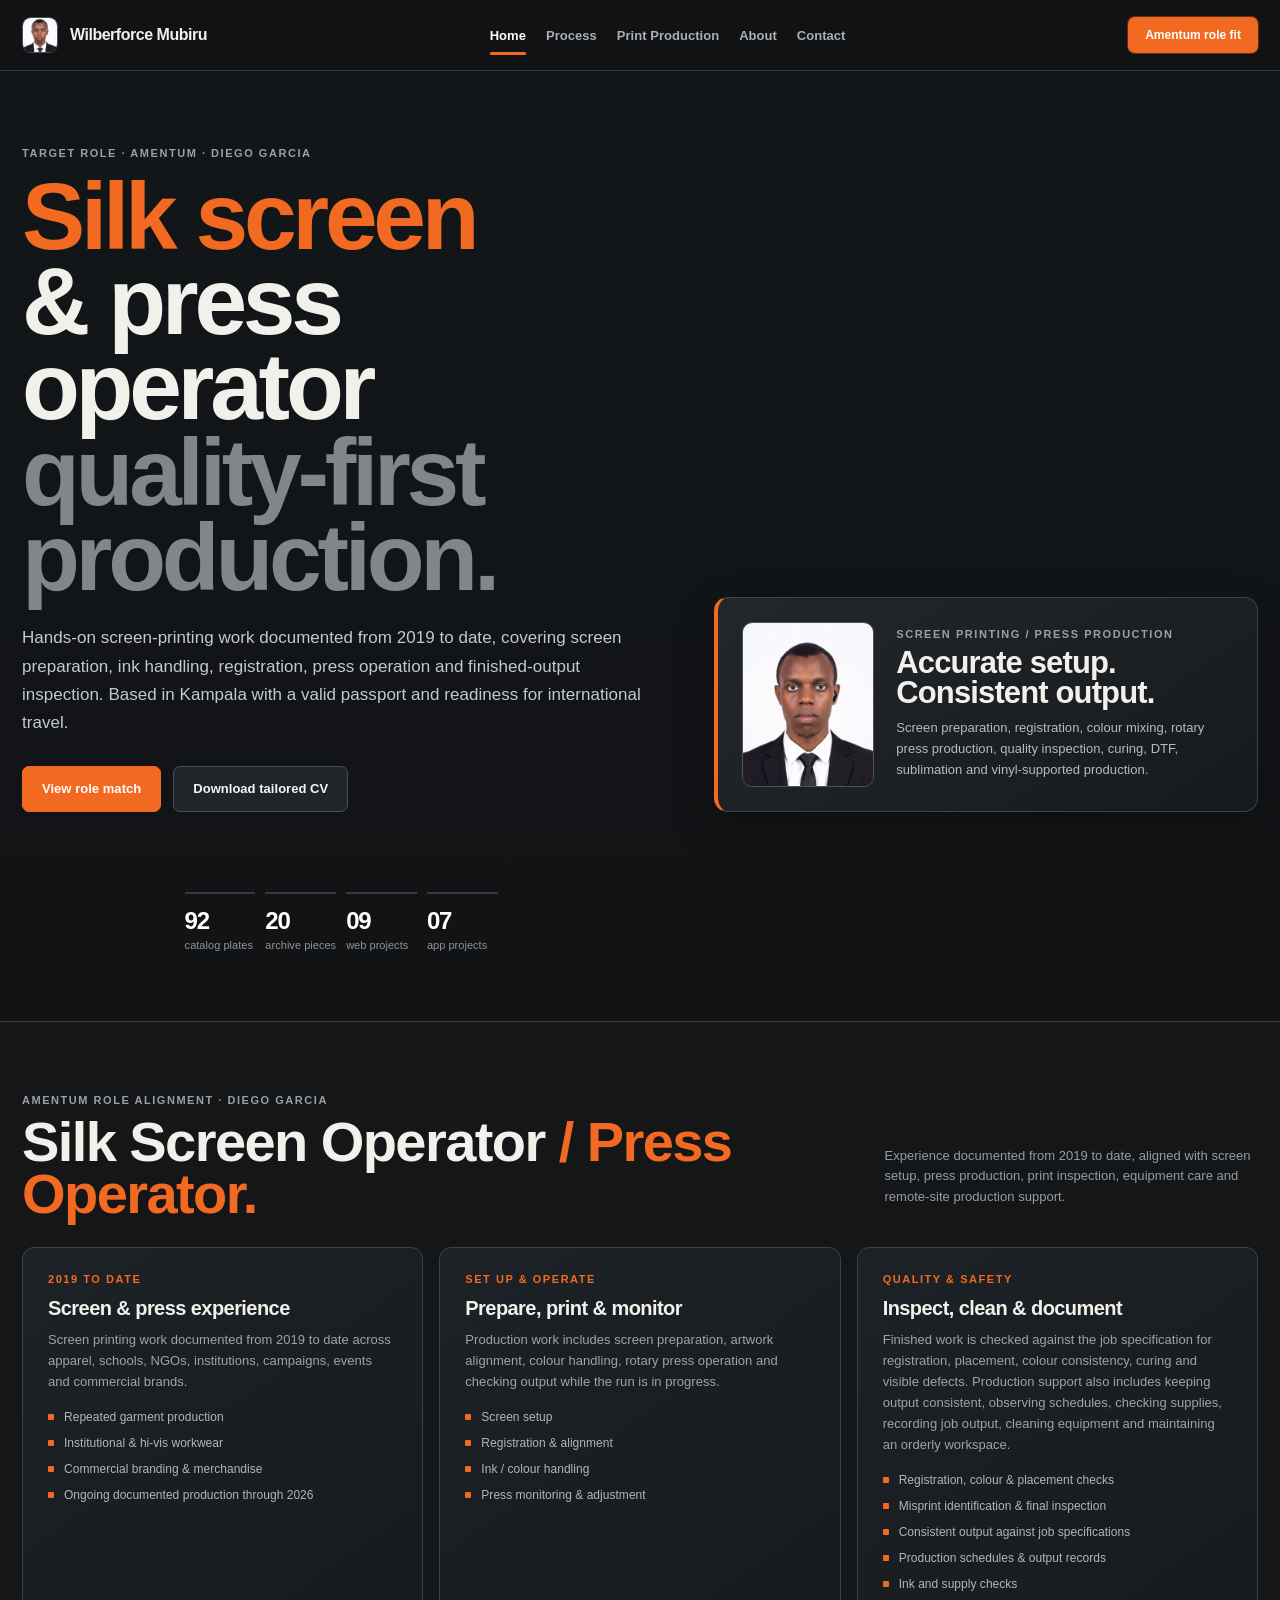
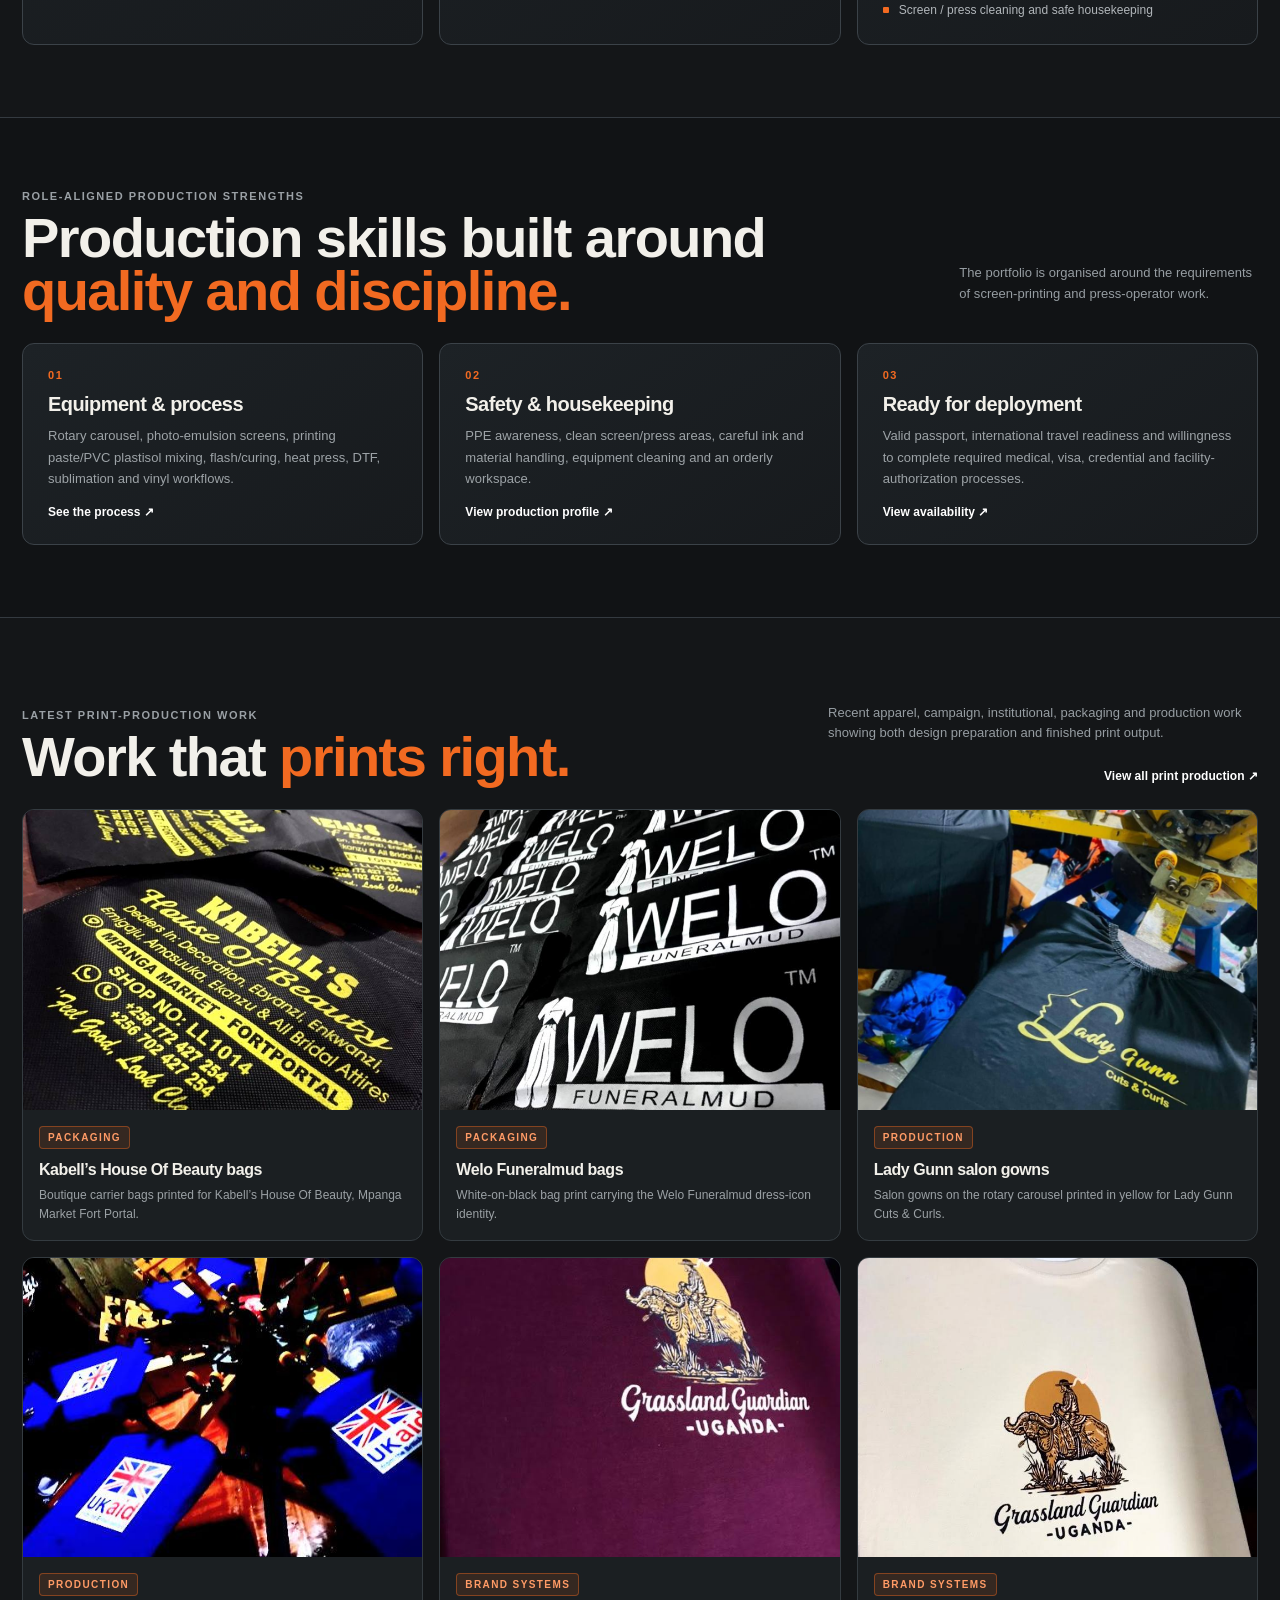
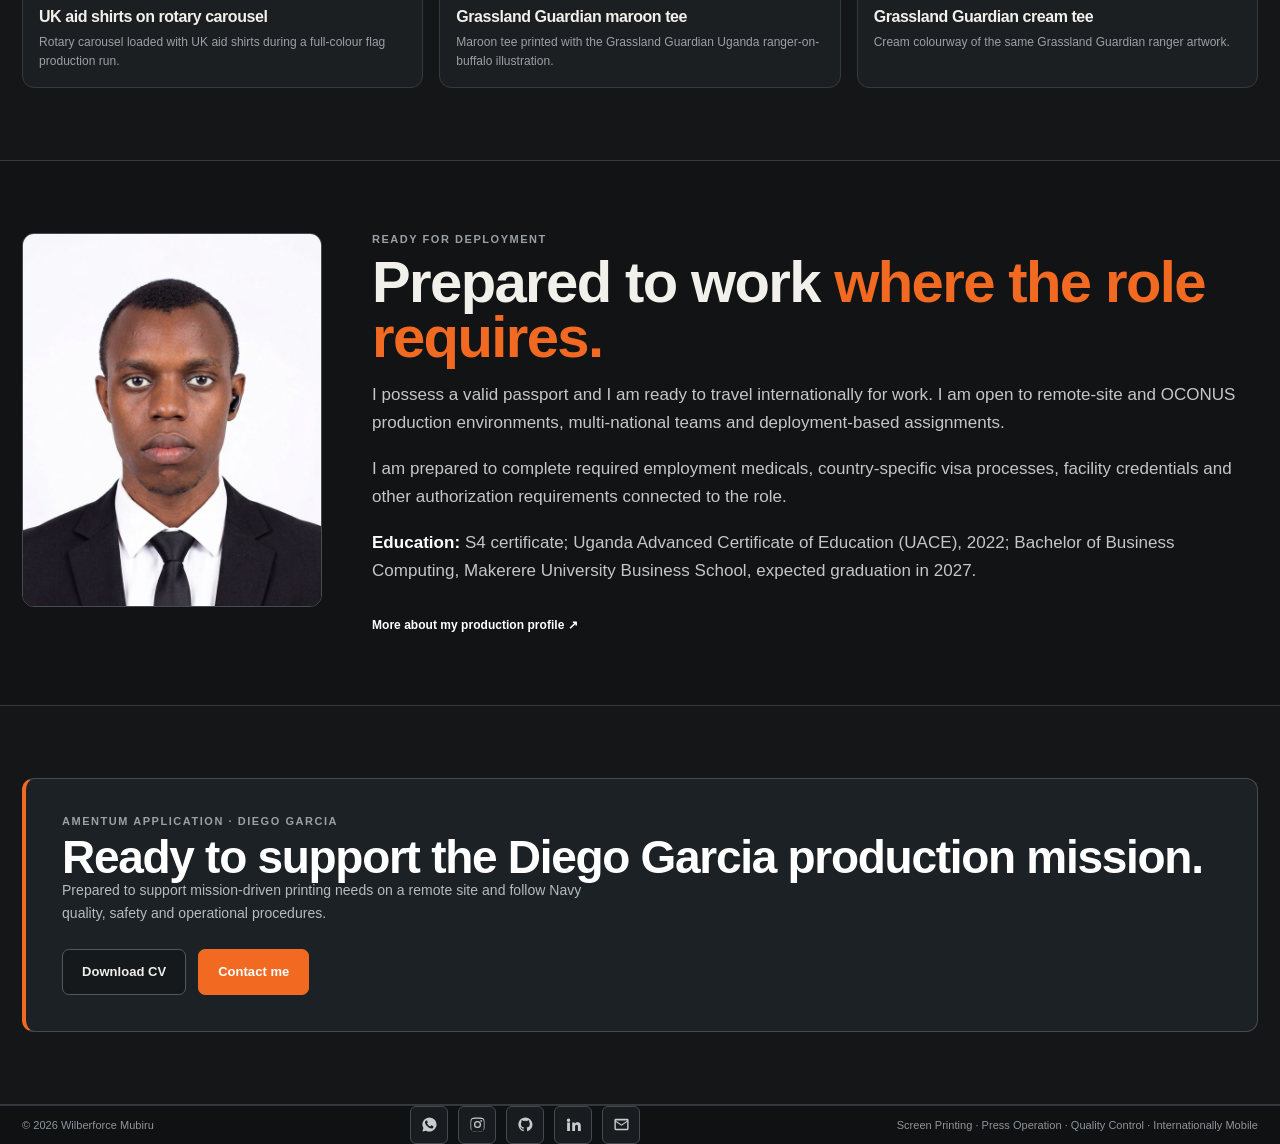
==== index.html @ ce126acd "Clarify UACE qualification" ====
<!doctype html>
<html lang="en">
<head>
<meta charset="utf-8">
<meta name="viewport" content="width=device-width, initial-scale=1">
<title>Wilberforce Mubiru · Screen Printing & Press Production</title>
<meta name="description" content="Wilberforce Mubiru's screen-printing and press-production portfolio covering production experience from 2019 to date, equipment, quality control, safety, deployment readiness and print work.">
<link rel="icon" href="data:image/svg+xml,<svg xmlns='http://www.w3.org/2000/svg' viewBox='0 0 32 32'><rect width='32' height='32' rx='6' fill='%23f26a21'/><text x='16' y='21' font-size='13' font-family='sans-serif' font-weight='bold' fill='white' text-anchor='middle'>WM</text></svg>">
<link rel="stylesheet" href="assets/css/site.css">
<link rel="stylesheet" href="assets/css/typography.css">
</head>
<body>
<header class="topbar"><div class="shell nav"><a class="brand" href="index.html"><img class="mark" src="assets/img/profile.jpg" alt="Wilberforce Mubiru"><span>Wilberforce Mubiru</span></a><nav class="navlinks"><a href="index.html" class="active">Home</a><a href="graphics.html#process">Process</a><a href="graphics.html">Print Production</a><a href="about.html">About</a><a href="contact.html">Contact</a></nav><a class="navcta" href="about.html#role-fit">Amentum role fit</a></div></header>
<main id="top">
<section class="hero"><div class="shell hero-grid"><div><div class="eyebrow">Target role · Amentum · Diego Garcia</div><h1><span class="orange">Silk screen</span><span>&amp; press operator</span><span class="soft">quality-first production.</span></h1><p class="lede">Hands-on screen-printing work documented from 2019 to date, covering screen preparation, ink handling, registration, press operation and finished-output inspection. Based in Kampala with a valid passport and readiness for international travel.</p><div class="hero-actions"><a class="button primary" href="about.html#role-fit">View role match</a><a class="button" href="Wilberforce_Mubiru_Print_Production_CV.html" download>Download tailored CV</a></div></div><div class="hero-card"><img class="hero-photo" src="assets/img/profile.jpg" alt="Portrait of Wilberforce Mubiru"><div><div class="eyebrow">Screen printing / press production</div><h2>Accurate setup.<br>Consistent output.</h2><p>Screen preparation, registration, colour mixing, rotary press production, quality inspection, curing, DTF, sublimation and vinyl-supported production.</p></div></div><div class="shell stats" id="stats"></div></div></section>
<section class="section"><div class="shell"><div class="section-head"><div><div class="eyebrow">Amentum role alignment · Diego Garcia</div><h2 class="serif">Silk Screen Operator <span class="orange">/ Press Operator.</span></h2></div><div class="head-more"><p class="section-intro">Experience documented from 2019 to date, aligned with screen setup, press production, print inspection, equipment care and remote-site production support.</p></div></div><div class="cap-grid"><article class="cap"><span class="kicker">2019 to date</span><h3>Screen &amp; press experience</h3><p>Screen printing work documented from 2019 to date across apparel, schools, NGOs, institutions, campaigns, events and commercial brands.</p><ul><li>Repeated garment production</li><li>Institutional &amp; hi-vis workwear</li><li>Commercial branding &amp; merchandise</li><li>Ongoing documented production through 2026</li></ul></article><article class="cap"><span class="kicker">Set up &amp; operate</span><h3>Prepare, print &amp; monitor</h3><p>Production work includes screen preparation, artwork alignment, colour handling, rotary press operation and checking output while the run is in progress.</p><ul><li>Screen setup</li><li>Registration &amp; alignment</li><li>Ink / colour handling</li><li>Press monitoring &amp; adjustment</li></ul></article><article class="cap"><span class="kicker">Quality &amp; safety</span><h3>Inspect, clean &amp; document</h3><p>Finished work is checked against the job specification for registration, placement, colour consistency, curing and visible defects. Production support also includes keeping output consistent, observing schedules, checking supplies, recording job output, cleaning equipment and maintaining an orderly workspace.</p><ul><li>Registration, colour &amp; placement checks</li><li>Misprint identification &amp; final inspection</li><li>Consistent output against job specifications</li><li>Production schedules &amp; output records</li><li>Ink and supply checks</li><li>Screen / press cleaning and safe housekeeping</li></ul></article></div></div></section>
<section class="section"><div class="shell"><div class="section-head"><div><div class="eyebrow">Role-aligned production strengths</div><h2 class="serif">Production skills built around <span class="orange">quality and discipline.</span></h2></div><div class="head-more"><p class="section-intro">The portfolio is organised around the requirements of screen-printing and press-operator work.</p></div></div><div class="disciplines"><a class="discipline" href="graphics.html#process"><span class="num">01</span><h3>Equipment &amp; process</h3><p>Rotary carousel, photo-emulsion screens, printing paste/PVC plastisol mixing, flash/curing, heat press, DTF, sublimation and vinyl workflows.</p><span class="more">See the process ↗</span></a><a class="discipline" href="about.html"><span class="num">02</span><h3>Safety &amp; housekeeping</h3><p>PPE awareness, clean screen/press areas, careful ink and material handling, equipment cleaning and an orderly workspace.</p><span class="more">View production profile ↗</span></a><a class="discipline" href="contact.html"><span class="num">03</span><h3>Ready for deployment</h3><p>Valid passport, international travel readiness and willingness to complete required medical, visa, credential and facility-authorization processes.</p><span class="more">View availability ↗</span></a></div></div></section>
<section class="section"><div class="shell"><div class="section-head"><div><div class="eyebrow">Latest print-production work</div><h2 class="serif">Work that <span class="orange">prints right.</span></h2></div><div class="head-more"><p class="section-intro">Recent apparel, campaign, institutional, packaging and production work showing both design preparation and finished print output.</p><a class="head-link" href="graphics.html">View all print production ↗</a></div></div><div class="grid" id="featured-graphics"></div></div></section>

<section class="section"><div class="shell about"><div><img class="about-photo" src="assets/img/profile.jpg" alt="Wilberforce Mubiru portrait"></div><div><div class="eyebrow">Ready for deployment</div><h2 class="serif">Prepared to work <span class="orange">where the role requires.</span></h2><p class="about-copy">I possess a valid passport and I am ready to travel internationally for work. I am open to remote-site and OCONUS production environments, multi-national teams and deployment-based assignments.</p><p class="about-copy">I am prepared to complete required employment medicals, country-specific visa processes, facility credentials and other authorization requirements connected to the role.</p>
<p class="about-copy"><strong>Education:</strong> S4 certificate; Uganda Advanced Certificate of Education (UACE), 2022; Bachelor of Business Computing, Makerere University Business School, expected graduation in 2027.</p><a class="head-link" href="about.html" style="display:inline-block;margin-top:16px">More about my production profile ↗</a></div></div></section>
<section class="section"><div class="shell"><div class="cta"><div><div class="eyebrow">Amentum application · Diego Garcia</div><h2 class="serif">Ready to support the Diego Garcia production mission.</h2><p>Prepared to support mission-driven printing needs on a remote site and follow Navy quality, safety and operational procedures.</p></div><div class="cta-actions"><a class="button ghost" href="Wilberforce_Mubiru_Print_Production_CV.html" download>Download CV</a><a class="button primary" href="contact.html">Contact me</a></div></div></div></section>
</main>
<footer class="shell"><div class="foot-row"><div>© <span id="year"></span> Wilberforce Mubiru</div><div class="socials" id="socials"></div><div>Screen Printing · Press Operation · Quality Control · Internationally Mobile</div></div></footer>
<script src="assets/js/data.js"></script>
<script src="assets/js/site.js"></script>
</body>
</html>
---- assets/css/site.css ----
:root{--bg:#111315;--panel:#1b1f22;--panel2:#20252a;--panel3:#15191c;--ink:#f2f0ea;--muted:#92989d;--line:#343a40;--line-soft:rgba(255,255,255,.09);--accent:#f26a21;--accent2:#ff8b4d;--signal:#f2c94c;--steel:#bcc2c7;--dark:#0d0f10}
*{box-sizing:border-box}html{scroll-behavior:smooth}body{margin:0;background:var(--bg);color:var(--ink);font-family:Inter,ui-sans-serif,system-ui,-apple-system,BlinkMacSystemFont,"Segoe UI",sans-serif}a{color:inherit;text-decoration:none}button{font:inherit;color:inherit}img{max-width:100%}.shell{max-width:1280px;margin:0 auto;padding:0 22px}.serif{font-family:Georgia,"Times New Roman",serif;font-weight:400;letter-spacing:-.045em}.eyebrow{font-size:11px;letter-spacing:.17em;text-transform:uppercase;color:#9aa0a5}.muted{color:var(--muted)}.orange{color:var(--accent)}.soft{color:#7f878d}
.topbar{position:sticky;top:0;z-index:20;background:rgba(17,19,21,.94);backdrop-filter:blur(18px);border-bottom:1px solid var(--line)}.nav{min-height:70px;display:flex;align-items:center;justify-content:space-between;gap:22px}.brand{display:flex;align-items:center;gap:12px;font-weight:750;letter-spacing:-.03em;white-space:nowrap}.mark{width:36px;height:36px;border-radius:9px;object-fit:cover;background:var(--accent);border:1px solid #4a5055}.navlinks{display:flex;align-items:center;gap:20px;color:#abb0b4;font-size:13px}.navlinks a{position:relative;padding:5px 0}.navlinks a:hover,.navlinks a.active{color:#fff}.navlinks a.active::after{content:"";position:absolute;left:0;right:0;bottom:-7px;height:3px;background:var(--accent);border-radius:1px}.navcta{display:inline-flex;align-items:center;justify-content:center;border-radius:7px;background:var(--accent);color:#fff;padding:11px 17px;font-size:12px;font-weight:800;white-space:nowrap;box-shadow:0 0 0 1px rgba(242,106,33,.35)}
.hero{padding:76px 0 68px;border-bottom:1px solid var(--line);background:linear-gradient(180deg,#131619 0%,var(--bg) 100%)}.hero-grid{display:grid;grid-template-columns:1.08fr .92fr;gap:54px;align-items:end}.hero h1{font-size:clamp(46px,7.4vw,96px);line-height:.9;margin:15px 0 24px}.hero h1 span{display:block}.lede{max-width:650px;font-size:17px;line-height:1.67;color:#c6c9cb}.hero-actions{display:flex;flex-wrap:wrap;gap:12px;margin-top:28px}.button{display:inline-flex;align-items:center;justify-content:center;min-height:46px;border-radius:7px;padding:0 19px;font-size:13px;font-weight:800;border:1px solid #495057;background:#20252a;color:#f5f5f2;transition:transform .18s,border-color .18s,background .18s}.button.primary{background:var(--accent);border-color:var(--accent);color:#fff}.button:hover{transform:translateY(-1px);border-color:#737b81}.hero-card{border:1px solid #3b4248;border-left:4px solid var(--accent);border-radius:14px;background:linear-gradient(145deg,#22272b,#171a1d);padding:24px;display:grid;grid-template-columns:132px 1fr;gap:22px;align-items:center;box-shadow:0 14px 40px rgba(0,0,0,.22)}.hero-photo{width:132px;height:165px;object-fit:cover;border-radius:10px;border:1px solid #4c5359}.hero-card h2{font-size:31px;line-height:.97;margin:8px 0 10px;max-width:330px}.hero-card p{max-width:350px;color:#b6bbc0;font-size:13px;line-height:1.58;margin:0}.stats{display:grid;grid-template-columns:repeat(4,1fr);gap:10px;margin-top:26px}.stat{border-top:2px solid #353b40;padding-top:13px}.stat strong{display:block;font-size:24px;letter-spacing:-.05em;color:#fff}.stat small{color:#8d9499;font-size:11px}
.section{padding:72px 0;border-bottom:1px solid var(--line)}.section:nth-of-type(even){background:rgba(255,255,255,.012)}.section-head{display:flex;align-items:end;justify-content:space-between;gap:30px;margin-bottom:26px}.section h2{font-size:clamp(33px,4.6vw,56px);line-height:.94;margin:10px 0 0}.section-intro{max-width:430px;color:#969da2;line-height:1.6;font-size:13px}.head-more{display:flex;flex-direction:column;align-items:flex-end;gap:12px}.head-link{font-size:12px;font-weight:800;color:#fff;white-space:nowrap}.head-link:hover{color:var(--accent2)}.page-head{padding:64px 0 42px;border-bottom:1px solid var(--line);background:linear-gradient(180deg,#15191c,var(--bg))}.page-head h1{font-size:clamp(38px,5.4vw,70px);line-height:.95;margin:14px 0 0}.page-intro{max-width:720px;color:#a3a9ad;line-height:1.65;font-size:15px;margin:18px 0 0}
.filters{display:flex;flex-wrap:wrap;gap:8px;margin:0 0 22px}.filter{border:1px solid #444b51;background:#191d20;color:#b2b7bb;border-radius:6px;padding:9px 13px;font-size:11px;cursor:pointer}.filter.active,.filter:hover{background:var(--accent);color:#fff;border-color:var(--accent)}.grid{display:grid;grid-template-columns:repeat(3,1fr);gap:16px}.work-card{background:var(--panel);border:1px solid #343b40;border-radius:12px;overflow:hidden;display:flex;flex-direction:column;transition:transform .22s,border-color .22s}.work-card:hover{transform:translateY(-3px);border-color:#697177}.work-media{aspect-ratio:4/3;background:#171a1d;overflow:hidden;position:relative}.work-media img{width:100%;height:100%;object-fit:cover;display:block;transition:transform .4s}.work-card:hover .work-media img{transform:scale(1.025)}.mono{width:100%;height:100%;display:grid;place-items:center;font-size:44px;font-weight:850;letter-spacing:-.04em;background:linear-gradient(145deg,#24292d,#141719);color:var(--accent)}.work-body{padding:16px;display:flex;flex-direction:column;flex:1}.work-top{display:flex;align-items:center;justify-content:space-between;gap:10px}.pill{display:inline-flex;border-radius:4px;background:rgba(242,106,33,.12);color:#ff9b66;border:1px solid rgba(242,106,33,.42);padding:5px 8px;font-size:10px;text-transform:uppercase;letter-spacing:.09em}.year{color:#858c91;font-size:11px;letter-spacing:.08em}.work-body h3{font-size:16px;letter-spacing:-.03em;margin:12px 0 7px}.work-body p{font-size:12px;line-height:1.58;color:#9ba1a5;margin:0}.stack{display:flex;flex-wrap:wrap;gap:6px;margin-top:12px}.stack span{border:1px solid #444b50;border-radius:5px;padding:5px 8px;color:#afb4b8;font-size:10px;background:#171b1e}.stack span:last-child{border-color:rgba(242,201,76,.55);color:var(--signal)}.work-links{display:flex;gap:14px;margin-top:auto;padding-top:14px}.work-links a{color:#fff;font-size:12px;font-weight:800}.work-links a:hover{color:var(--accent2)}
.disciplines,.cap-grid{display:grid;grid-template-columns:repeat(3,1fr);gap:16px}.discipline,.cap{border:1px solid #3b4248;border-radius:12px;background:linear-gradient(145deg,#1d2226,#171a1d);padding:25px;display:flex;flex-direction:column}.discipline{transition:transform .22s,border-color .22s}.discipline:hover{transform:translateY(-3px);border-color:#6b7379}.discipline .num,.cap .kicker{font-size:11px;letter-spacing:.16em;text-transform:uppercase;color:var(--accent);font-weight:800}.discipline h3,.cap h3{font-size:20px;margin:12px 0 9px;letter-spacing:-.02em}.discipline p,.cap p{font-size:13px;line-height:1.62;color:#9da3a7;margin:0}.discipline .more{margin-top:16px;font-size:12px;font-weight:800;color:#fff}.discipline:hover .more{color:var(--accent2)}.cap p{margin-bottom:16px}.cap ul{margin:0;padding:0;list-style:none;display:flex;flex-direction:column;gap:8px}.cap li{font-size:12px;line-height:1.5;color:#b1b6ba;padding-left:16px;position:relative}.cap li::before{content:"";position:absolute;left:0;top:6px;width:6px;height:6px;border-radius:1px;background:var(--accent)}.cap li strong{color:#f0eee8;font-weight:650}
.impact{border:1px solid #3e454b;border-left:4px solid var(--accent);border-radius:12px;background:linear-gradient(145deg,#20252a,#171b1e);padding:33px;display:grid;grid-template-columns:1fr 1fr;gap:36px;align-items:center}.impact h2{font-size:clamp(28px,3.6vw,42px);line-height:1;margin:10px 0 14px}.impact p{font-size:14px;line-height:1.7;color:#bec2c5;margin:0}.tagline{padding:54px 0;border-bottom:1px solid var(--line);text-align:center;background:#15191c}.tagline p{font-family:Georgia,"Times New Roman",serif;font-size:clamp(21px,3.1vw,32px);line-height:1.35;letter-spacing:-.02em;max-width:900px;margin:0 auto;color:var(--ink)}.tagline p span{color:var(--accent)}
.steps{display:grid;grid-template-columns:repeat(4,1fr);gap:16px}.step{border:1px solid #3a4147;border-radius:12px;background:#191d20;overflow:hidden;display:flex;flex-direction:column}.step-media{aspect-ratio:1/1;background:#15191c;overflow:hidden;border-bottom:1px solid #353b40}.step-media img{width:100%;height:100%;object-fit:cover;display:block}.swatches{width:100%;height:100%;display:flex;flex-wrap:wrap;align-content:center;justify-content:center;gap:10px;background:linear-gradient(145deg,#252a2e,#15191c);padding:18px}.swatches i{width:44px;height:44px;border-radius:5px;display:block;box-shadow:inset 0 -6px 12px rgba(0,0,0,.35),0 2px 6px rgba(0,0,0,.5)}.step-body{padding:18px}.step-num{font-size:11px;letter-spacing:.16em;color:var(--accent);font-weight:850}.step-body h3{font-size:17px;margin:10px 0 8px;letter-spacing:-.02em}.step-body p{font-size:12px;line-height:1.6;color:#9da3a7;margin:0}
.rogue{display:grid;grid-template-columns:.9fr 1.1fr;gap:50px;align-items:start}.rogue-copy p{font-size:15px;line-height:1.72;color:#c0c4c7;margin:0 0 14px}.rogue-copy strong{color:#fff}.areas{display:flex;flex-wrap:wrap;gap:8px;margin-top:6px}.areas span{border:1px solid #454c51;border-radius:5px;padding:7px 11px;color:#b6bbc0;font-size:11px;background:#181c1f}.areas span:first-child{border-color:rgba(242,201,76,.55);color:var(--signal)}.rogue-card{border:1px solid #3e454b;border-radius:12px;background:#1b2024;padding:28px}.rogue-card h3{font-size:22px;margin:0 0 6px;letter-spacing:-.03em}.rogue-card .eyebrow{margin-bottom:14px;display:block}
.about{display:grid;grid-template-columns:300px 1fr;gap:50px;align-items:start}.about-photo{width:100%;border-radius:12px;border:1px solid #454c51;display:block}.about h2{font-size:clamp(33px,4.6vw,58px);line-height:.94;margin:10px 0}.about-copy{font-size:17px;line-height:1.67;color:#c4c7c9}.about-copy strong{color:#fff}.quote{border-left:3px solid var(--accent);padding:12px 0 12px 18px;color:#a2a8ac;font-size:13px;line-height:1.7;margin-top:22px;background:linear-gradient(90deg,rgba(242,106,33,.07),transparent)}
.contact{background:#1c2125;color:var(--ink);border:1px solid #444c52;border-top:4px solid var(--accent);border-radius:12px;padding:40px;display:grid;grid-template-columns:1fr .65fr;gap:40px;align-items:end}.contact h2{font-size:clamp(36px,4.6vw,60px);line-height:.92;margin:12px 0;color:#fff}.contact p{max-width:590px;color:#b8bdc1;line-height:1.65;font-size:14px}.contact .button{background:#262c31;border-color:#50585e;color:#fff}.contact .button:first-child{background:var(--accent);border-color:var(--accent)}.contact-meta{display:grid;gap:13px}.contact-meta div{border-top:1px solid #41484d;padding-top:11px;font-size:13px;color:#e5e3dd}.contact-meta small{display:block;color:#858d93;text-transform:uppercase;letter-spacing:.1em;font-size:10px;margin-bottom:4px}.cta{background:#1c2125;color:var(--ink);border:1px solid #444c52;border-left:4px solid var(--accent);border-radius:12px;padding:36px;display:flex;flex-wrap:wrap;align-items:center;justify-content:space-between;gap:24px}.cta h2{font-size:clamp(30px,4vw,46px);line-height:.96;margin:8px 0 0;color:#fff}.cta p{max-width:540px;color:#b6bbc0;line-height:1.62;font-size:14px;margin:0}.cta-actions{display:flex;gap:12px;flex-wrap:wrap}.cta .button.primary{background:var(--accent);border-color:var(--accent);color:#fff}.cta .button.ghost{background:#15191c;border-color:#51595f;color:#f0eee9}
footer{padding:30px 0 44px;color:#8e969c;font-size:11px;background:#0f1113;border-top:1px solid #30363b}.foot-row{display:flex;justify-content:space-between;align-items:center;gap:20px;flex-wrap:wrap}.socials{display:flex;gap:10px}.socials a{width:38px;height:38px;border:1px solid #434a50;border-radius:6px;display:grid;place-items:center;color:#c8cccf;transition:all .2s;background:#181c1f}.socials a:hover{background:var(--accent);border-color:var(--accent);color:#fff;transform:translateY(-2px)}.socials svg{width:17px;height:17px;fill:currentColor}.hidden{display:none!important}
@media(max-width:1100px){.nav{flex-wrap:wrap;height:auto;padding-top:14px;padding-bottom:14px}.navlinks{order:3;width:100%;justify-content:center;flex-wrap:wrap;gap:14px 20px}}
@media(max-width:980px){.grid{grid-template-columns:repeat(2,1fr)}.steps{grid-template-columns:repeat(2,1fr)}.rogue{grid-template-columns:1fr}.disciplines,.cap-grid{grid-template-columns:1fr}.impact{grid-template-columns:1fr;gap:24px}}
@media(max-width:900px){.hero-grid,.about,.contact{grid-template-columns:1fr}.hero-card{grid-template-columns:110px 1fr}.hero-photo{width:110px;height:145px}.section-head{align-items:start;flex-direction:column}.head-more{align-items:flex-start}.stats{grid-template-columns:repeat(2,1fr)}}
@media(max-width:620px){.shell{padding:0 16px}.brand span{display:none}.nav{gap:12px}.navlinks{font-size:12px;justify-content:flex-start;overflow-x:auto;flex-wrap:nowrap;padding-bottom:5px}.navlinks a{white-space:nowrap}.navcta{padding:9px 12px}.hero{padding:52px 0}.hero-card{grid-template-columns:1fr}.hero-photo{width:100%;height:240px}.grid,.steps{grid-template-columns:1fr}.section{padding:56px 0}.contact,.cta,.impact{padding:25px}.foot-row{align-items:flex-start;flex-direction:column}.stats{grid-template-columns:1fr 1fr}}

/* Project browsing and full-size previews */
.gallery-tools{display:flex;align-items:end;justify-content:space-between;gap:18px;margin:0 0 16px;flex-wrap:wrap}
.gallery-search{display:grid;gap:7px;min-width:min(100%,320px);color:#b7bdc1;font-size:11px;text-transform:uppercase;letter-spacing:.09em}
.gallery-search input{width:min(100%,390px);min-height:44px;border:1px solid #454d53;border-radius:7px;background:#171b1e;color:#f5f3ee;padding:0 13px;font:inherit;font-size:14px;letter-spacing:0;text-transform:none;outline:none}
.gallery-search input::placeholder{color:#777f85}
.gallery-search input:focus{border-color:var(--accent);box-shadow:0 0 0 3px rgba(242,106,33,.16)}
.project-count{margin:0;color:#9fa6ab;font-size:12px}
.filter{display:inline-flex;align-items:center;gap:8px}
.filter-count{display:inline-grid;place-items:center;min-width:21px;height:21px;padding:0 5px;border-radius:99px;background:rgba(255,255,255,.09);font-size:10px}
.filter.active .filter-count{background:rgba(0,0,0,.16)}
.project-preview{position:relative;display:block;width:100%;height:100%;padding:0;border:0;background:transparent;cursor:zoom-in;text-align:left}
.project-preview img{width:100%;height:100%;object-fit:cover;display:block;transition:transform .35s}
.project-preview span{position:absolute;right:10px;bottom:10px;border:1px solid rgba(255,255,255,.25);border-radius:5px;padding:7px 9px;background:rgba(15,17,19,.82);color:#fff;font-size:10px;font-weight:750;opacity:.95}
.project-preview:hover img{transform:scale(1.04)}
.project-preview:focus-visible{outline:3px solid var(--signal);outline-offset:-3px}
.project-empty{padding:30px;border:1px dashed #51585d;border-radius:10px;color:#bdc1c4;text-align:center}
.project-lightbox{width:min(94vw,1120px);max-width:none;max-height:92vh;padding:0;border:1px solid #4b5359;border-radius:12px;background:#111416;color:#f7f5ef;overflow:auto}
.project-lightbox::backdrop{background:rgba(0,0,0,.84);backdrop-filter:blur(5px)}
.project-lightbox-frame{position:relative;padding:16px}
.project-lightbox img{display:block;width:100%;height:min(72vh,760px);object-fit:contain;background:#090b0c;border-radius:8px}
.project-lightbox-close{position:absolute;z-index:1;top:24px;right:24px;display:flex;align-items:center;gap:9px;border:1px solid rgba(255,255,255,.35);border-radius:6px;padding:8px 11px;background:rgba(12,14,15,.88);color:#fff;font-weight:750;cursor:pointer}
.project-lightbox-close span{font-size:19px;line-height:1}
.project-lightbox-caption{display:flex;align-items:baseline;justify-content:space-between;gap:12px;padding:11px 2px 1px}
.project-lightbox-caption h3{margin:0;font-size:17px}
.project-lightbox-caption p{margin:0;color:#abb1b5;font-size:12px;text-align:right}
@media(max-width:620px){.gallery-tools{align-items:stretch}.gallery-search{min-width:100%}.gallery-search input{width:100%}.project-lightbox{width:100vw;max-height:94vh;border-radius:10px}.project-lightbox-frame{padding:10px}.project-lightbox img{height:68vh}.project-lightbox-caption{display:block;padding:10px 2px}.project-lightbox-caption p{text-align:left;margin-top:4px}.project-lightbox-close{top:16px;right:16px}}
---- assets/css/typography.css ----
body{font-family:"Aptos","Segoe UI",Roboto,Arial,sans-serif;font-weight:400;letter-spacing:.002em}.serif,.hero h1,.hero-card h2,.page-head h1,.section h2,.contact h2,.cta h2,.discipline h3,.cap h3,.work-body h3,.step-body h3,.rogue-card h3{font-family:"Arial Narrow","Aptos Display","Helvetica Neue",Arial,sans-serif;font-weight:800;letter-spacing:-.028em}.hero h1{font-weight:900;letter-spacing:-.045em}.page-head h1,.section h2{font-weight:850}.eyebrow,.cap .kicker,.discipline .num,.step-num,.pill,.contact-meta small{font-family:"Arial Narrow","Aptos","Segoe UI",Arial,sans-serif;font-weight:800;letter-spacing:.14em}.navlinks,.navcta,.button,.head-link,.work-links a{font-family:"Aptos","Segoe UI",Roboto,Arial,sans-serif;font-weight:750}.lede,.page-intro,.section-intro,.about-copy,.rogue-copy p,.impact p,.contact p,.cta p,.work-body p,.cap p,.cap li,.discipline p,.step-body p{font-family:"Aptos","Segoe UI",Roboto,Arial,sans-serif}.tagline p{font-family:"Arial Narrow","Aptos Display","Helvetica Neue",Arial,sans-serif;font-weight:800;letter-spacing:-.02em}@media(max-width:620px){.hero h1{letter-spacing:-.035em}.navlinks{font-weight:700}}
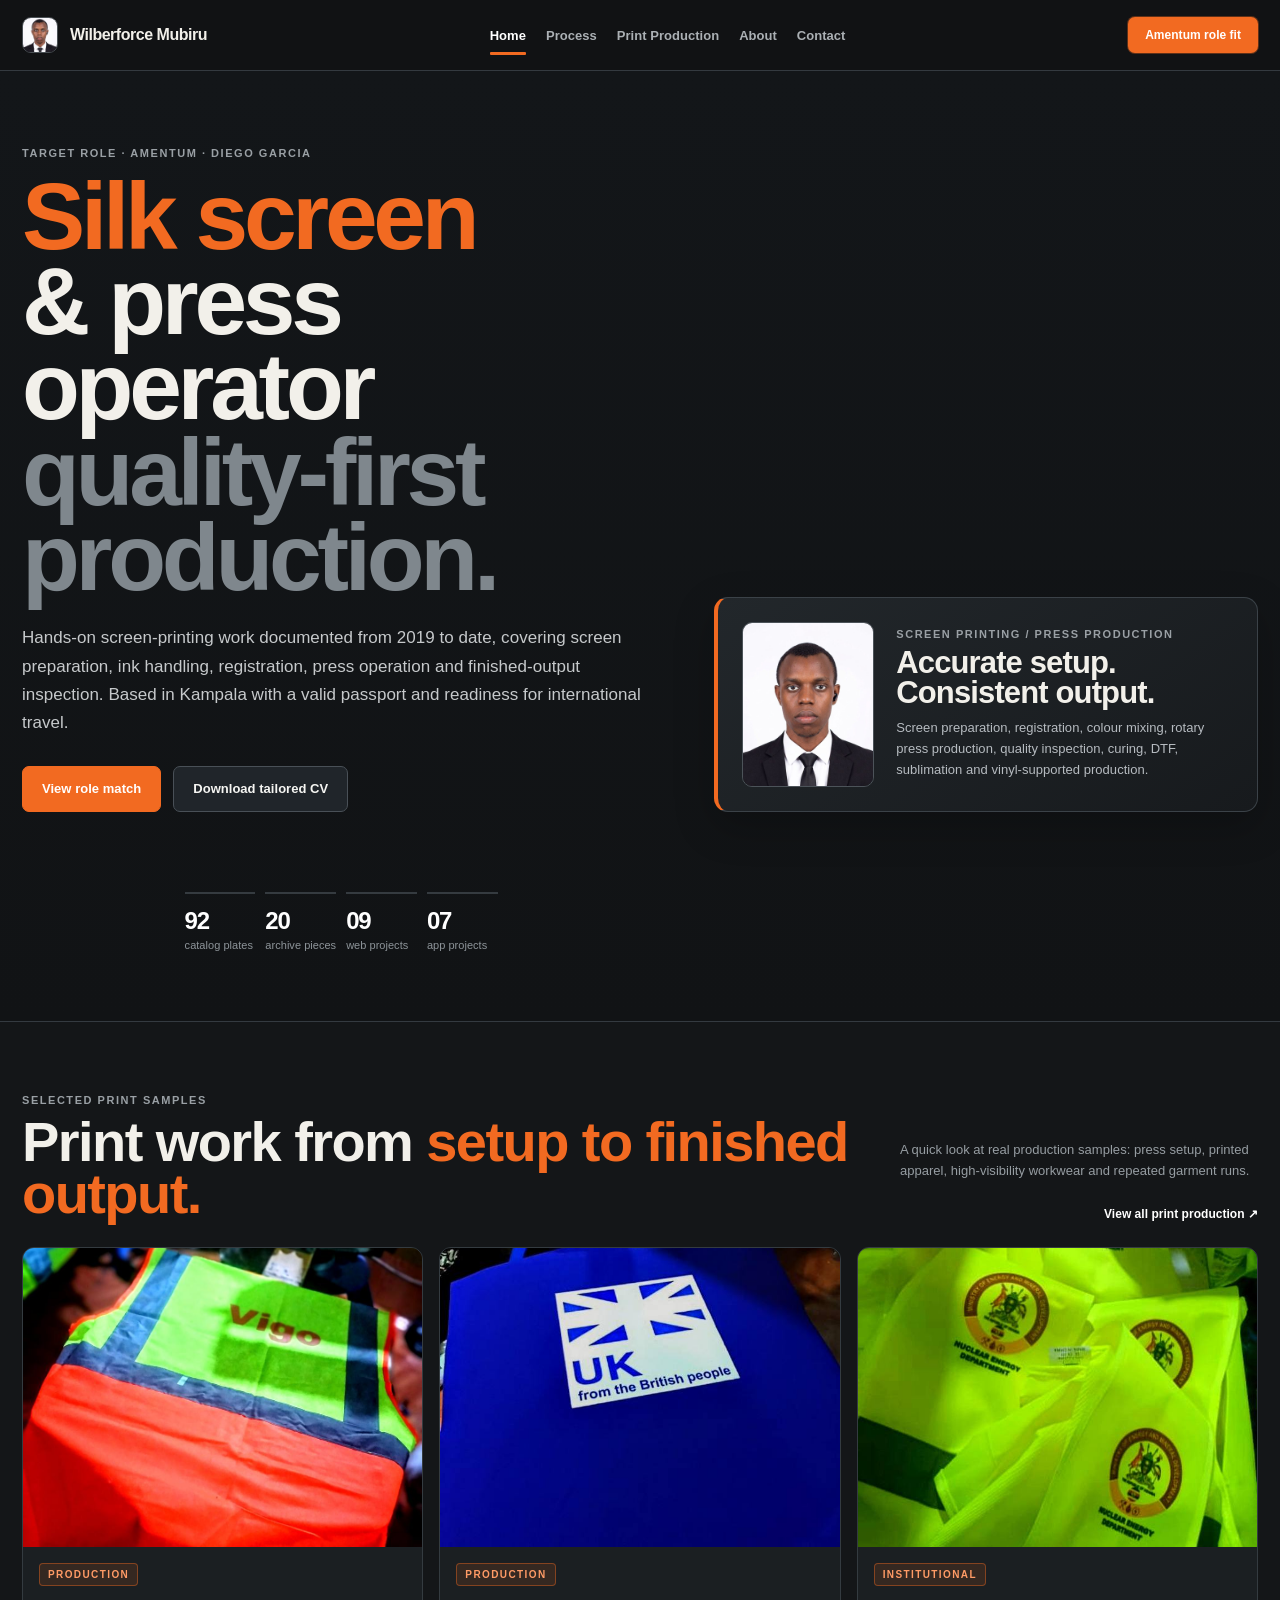
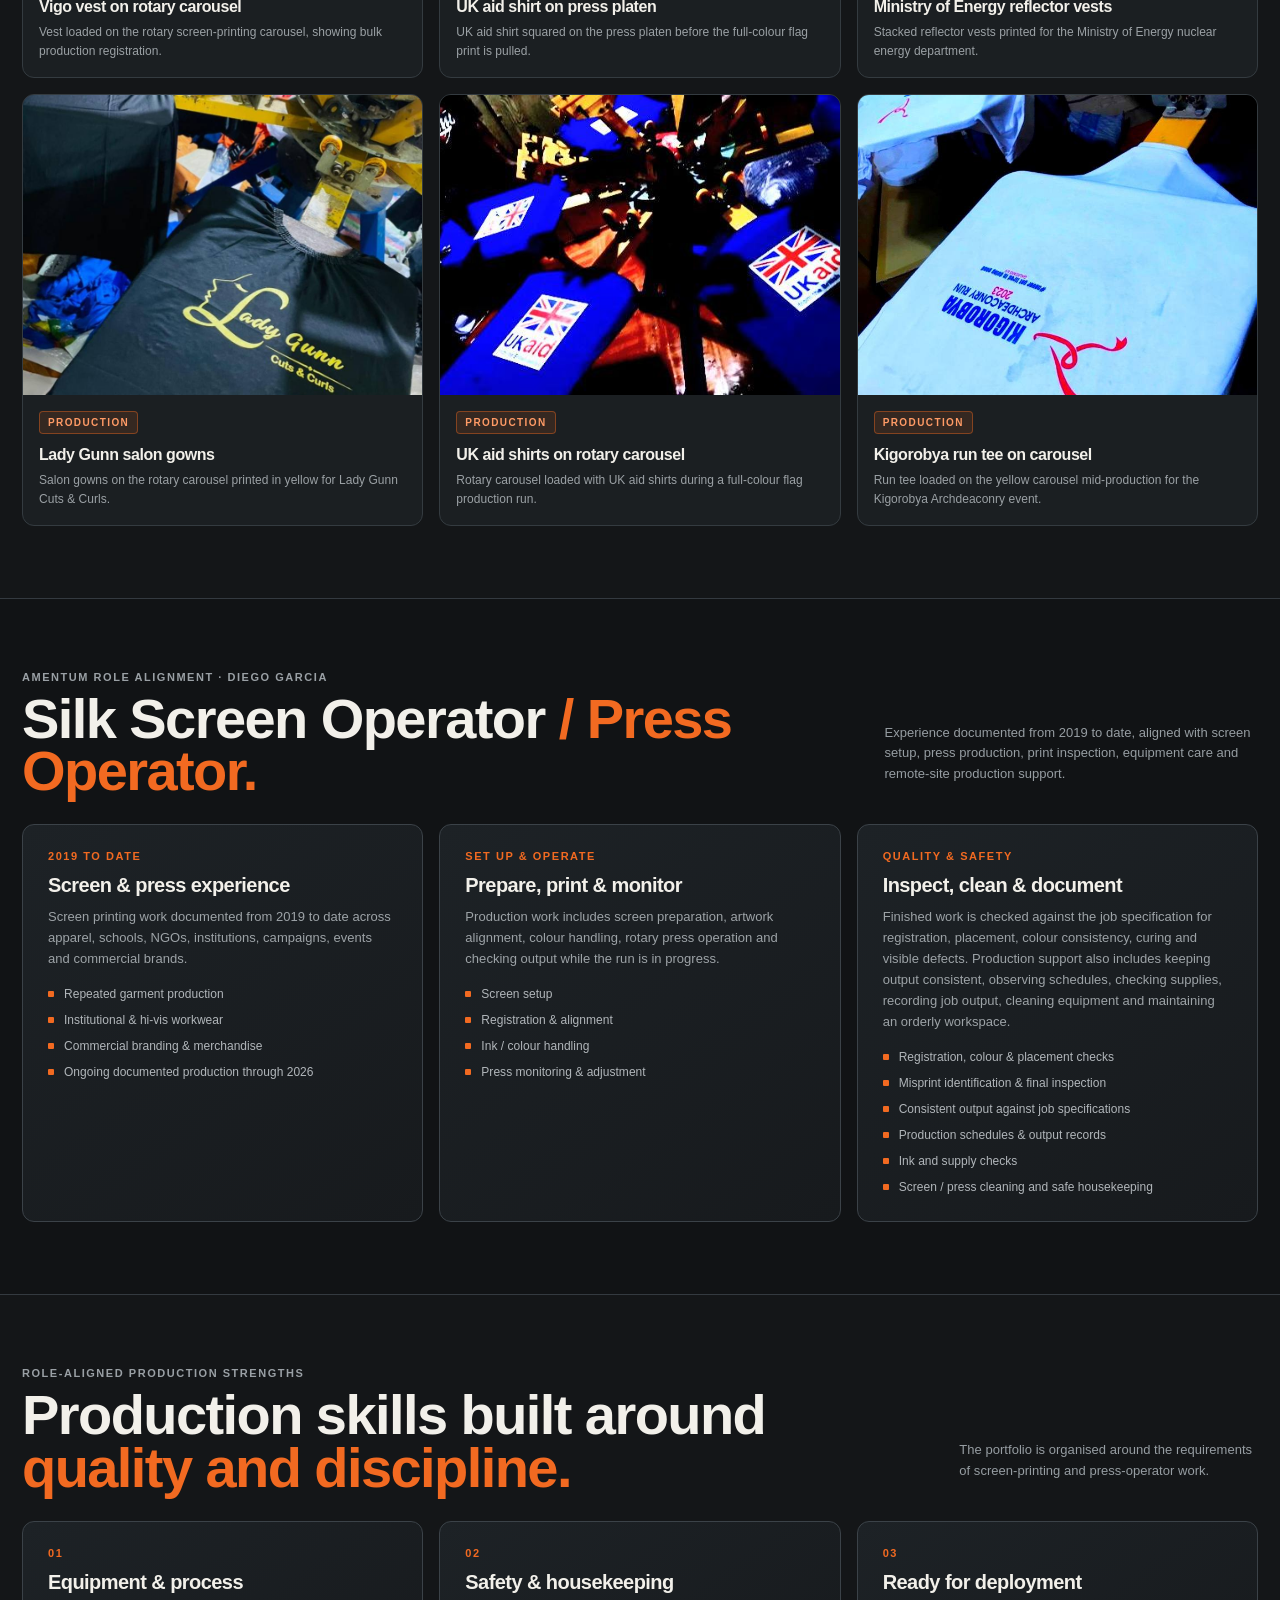
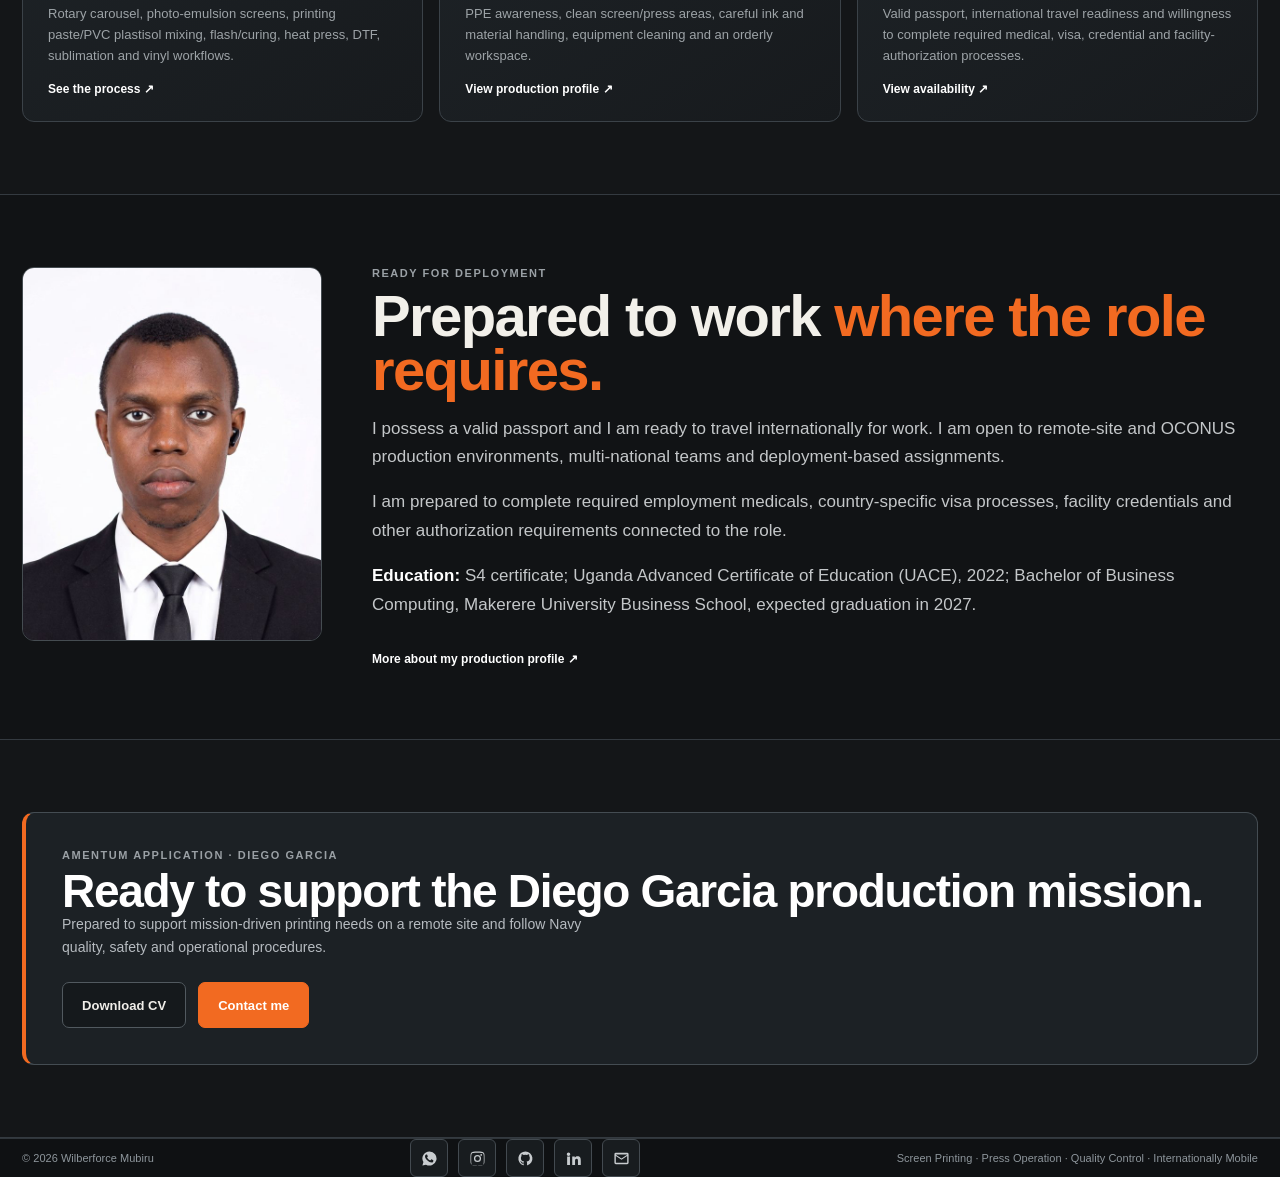
==== commit 06c0dd2c: "Feature print work samples on landing page" ====
--- a/index.html
+++ b/index.html
@@ -13,9 +13,10 @@
 <header class="topbar"><div class="shell nav"><a class="brand" href="index.html"><img class="mark" src="assets/img/profile.jpg" alt="Wilberforce Mubiru"><span>Wilberforce Mubiru</span></a><nav class="navlinks"><a href="index.html" class="active">Home</a><a href="graphics.html#process">Process</a><a href="graphics.html">Print Production</a><a href="about.html">About</a><a href="contact.html">Contact</a></nav><a class="navcta" href="about.html#role-fit">Amentum role fit</a></div></header>
 <main id="top">
 <section class="hero"><div class="shell hero-grid"><div><div class="eyebrow">Target role · Amentum · Diego Garcia</div><h1><span class="orange">Silk screen</span><span>&amp; press operator</span><span class="soft">quality-first production.</span></h1><p class="lede">Hands-on screen-printing work documented from 2019 to date, covering screen preparation, ink handling, registration, press operation and finished-output inspection. Based in Kampala with a valid passport and readiness for international travel.</p><div class="hero-actions"><a class="button primary" href="about.html#role-fit">View role match</a><a class="button" href="Wilberforce_Mubiru_Print_Production_CV.html" download>Download tailored CV</a></div></div><div class="hero-card"><img class="hero-photo" src="assets/img/profile.jpg" alt="Portrait of Wilberforce Mubiru"><div><div class="eyebrow">Screen printing / press production</div><h2>Accurate setup.<br>Consistent output.</h2><p>Screen preparation, registration, colour mixing, rotary press production, quality inspection, curing, DTF, sublimation and vinyl-supported production.</p></div></div><div class="shell stats" id="stats"></div></div></section>
+<section class="section"><div class="shell"><div class="section-head"><div><div class="eyebrow">Selected print samples</div><h2 class="serif">Print work from <span class="orange">setup to finished output.</span></h2></div><div class="head-more"><p class="section-intro">A quick look at real production samples: press setup, printed apparel, high-visibility workwear and repeated garment runs.</p><a class="head-link" href="graphics.html">View all print production ↗</a></div></div><div class="grid" id="featured-graphics"></div></div></section>
 <section class="section"><div class="shell"><div class="section-head"><div><div class="eyebrow">Amentum role alignment · Diego Garcia</div><h2 class="serif">Silk Screen Operator <span class="orange">/ Press Operator.</span></h2></div><div class="head-more"><p class="section-intro">Experience documented from 2019 to date, aligned with screen setup, press production, print inspection, equipment care and remote-site production support.</p></div></div><div class="cap-grid"><article class="cap"><span class="kicker">2019 to date</span><h3>Screen &amp; press experience</h3><p>Screen printing work documented from 2019 to date across apparel, schools, NGOs, institutions, campaigns, events and commercial brands.</p><ul><li>Repeated garment production</li><li>Institutional &amp; hi-vis workwear</li><li>Commercial branding &amp; merchandise</li><li>Ongoing documented production through 2026</li></ul></article><article class="cap"><span class="kicker">Set up &amp; operate</span><h3>Prepare, print &amp; monitor</h3><p>Production work includes screen preparation, artwork alignment, colour handling, rotary press operation and checking output while the run is in progress.</p><ul><li>Screen setup</li><li>Registration &amp; alignment</li><li>Ink / colour handling</li><li>Press monitoring &amp; adjustment</li></ul></article><article class="cap"><span class="kicker">Quality &amp; safety</span><h3>Inspect, clean &amp; document</h3><p>Finished work is checked against the job specification for registration, placement, colour consistency, curing and visible defects. Production support also includes keeping output consistent, observing schedules, checking supplies, recording job output, cleaning equipment and maintaining an orderly workspace.</p><ul><li>Registration, colour &amp; placement checks</li><li>Misprint identification &amp; final inspection</li><li>Consistent output against job specifications</li><li>Production schedules &amp; output records</li><li>Ink and supply checks</li><li>Screen / press cleaning and safe housekeeping</li></ul></article></div></div></section>
 <section class="section"><div class="shell"><div class="section-head"><div><div class="eyebrow">Role-aligned production strengths</div><h2 class="serif">Production skills built around <span class="orange">quality and discipline.</span></h2></div><div class="head-more"><p class="section-intro">The portfolio is organised around the requirements of screen-printing and press-operator work.</p></div></div><div class="disciplines"><a class="discipline" href="graphics.html#process"><span class="num">01</span><h3>Equipment &amp; process</h3><p>Rotary carousel, photo-emulsion screens, printing paste/PVC plastisol mixing, flash/curing, heat press, DTF, sublimation and vinyl workflows.</p><span class="more">See the process ↗</span></a><a class="discipline" href="about.html"><span class="num">02</span><h3>Safety &amp; housekeeping</h3><p>PPE awareness, clean screen/press areas, careful ink and material handling, equipment cleaning and an orderly workspace.</p><span class="more">View production profile ↗</span></a><a class="discipline" href="contact.html"><span class="num">03</span><h3>Ready for deployment</h3><p>Valid passport, international travel readiness and willingness to complete required medical, visa, credential and facility-authorization processes.</p><span class="more">View availability ↗</span></a></div></div></section>
-<section class="section"><div class="shell"><div class="section-head"><div><div class="eyebrow">Latest print-production work</div><h2 class="serif">Work that <span class="orange">prints right.</span></h2></div><div class="head-more"><p class="section-intro">Recent apparel, campaign, institutional, packaging and production work showing both design preparation and finished print output.</p><a class="head-link" href="graphics.html">View all print production ↗</a></div></div><div class="grid" id="featured-graphics"></div></div></section>
+
 
 <section class="section"><div class="shell about"><div><img class="about-photo" src="assets/img/profile.jpg" alt="Wilberforce Mubiru portrait"></div><div><div class="eyebrow">Ready for deployment</div><h2 class="serif">Prepared to work <span class="orange">where the role requires.</span></h2><p class="about-copy">I possess a valid passport and I am ready to travel internationally for work. I am open to remote-site and OCONUS production environments, multi-national teams and deployment-based assignments.</p><p class="about-copy">I am prepared to complete required employment medicals, country-specific visa processes, facility credentials and other authorization requirements connected to the role.</p>
 <p class="about-copy"><strong>Education:</strong> S4 certificate; Uganda Advanced Certificate of Education (UACE), 2022; Bachelor of Business Computing, Makerere University Business School, expected graduation in 2027.</p><a class="head-link" href="about.html" style="display:inline-block;margin-top:16px">More about my production profile ↗</a></div></div></section>
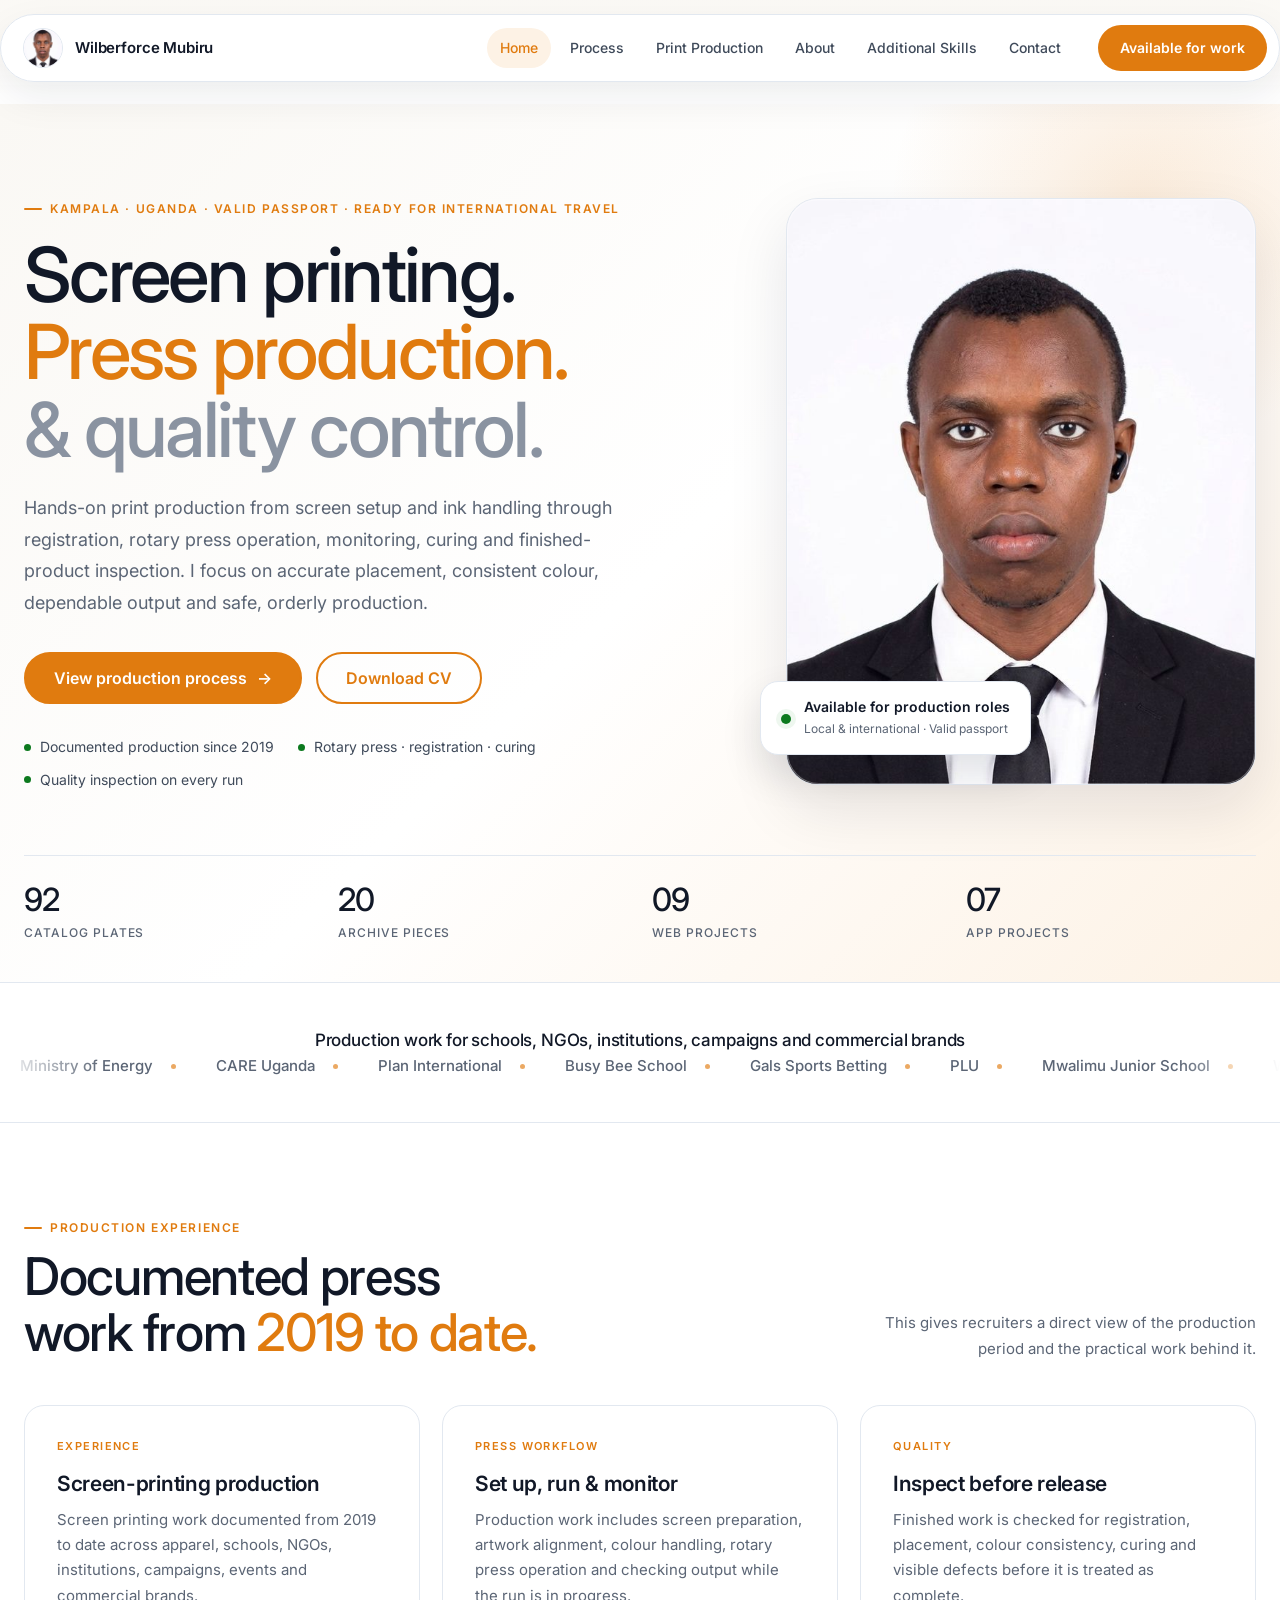
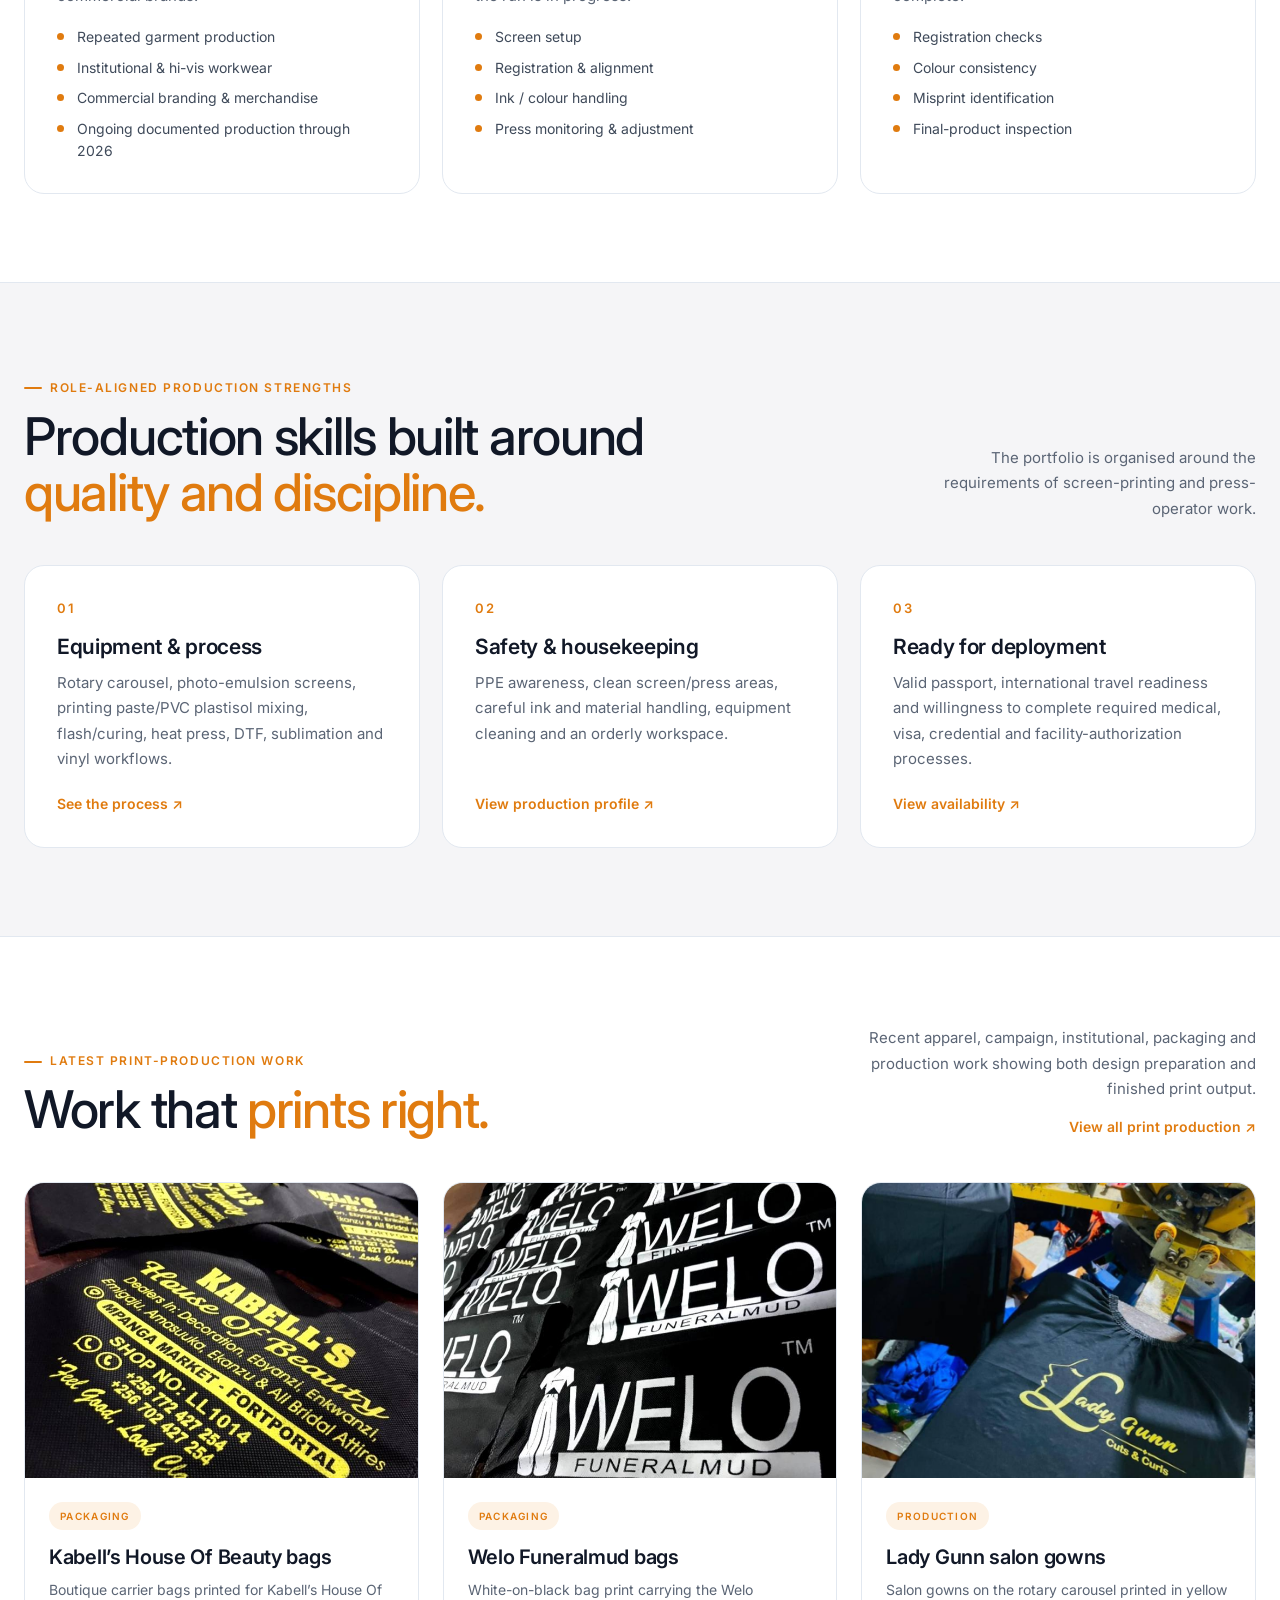
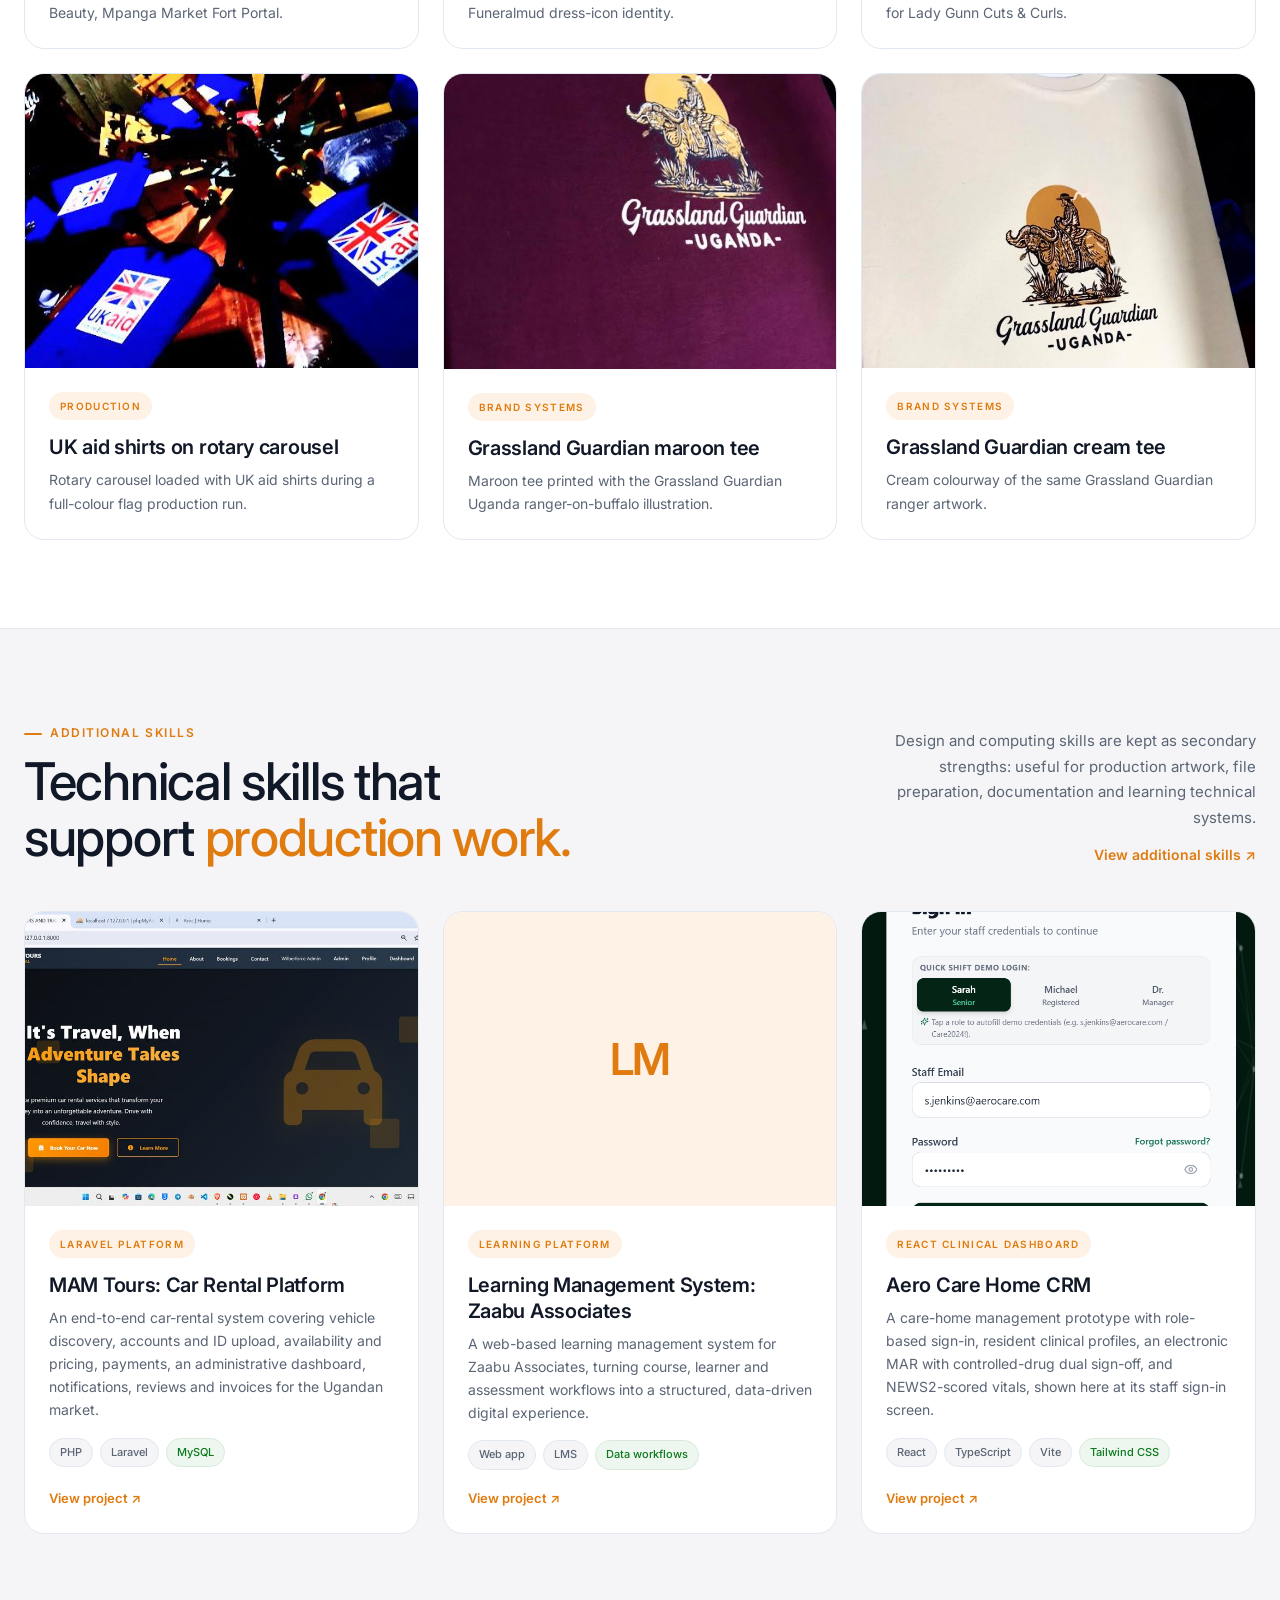
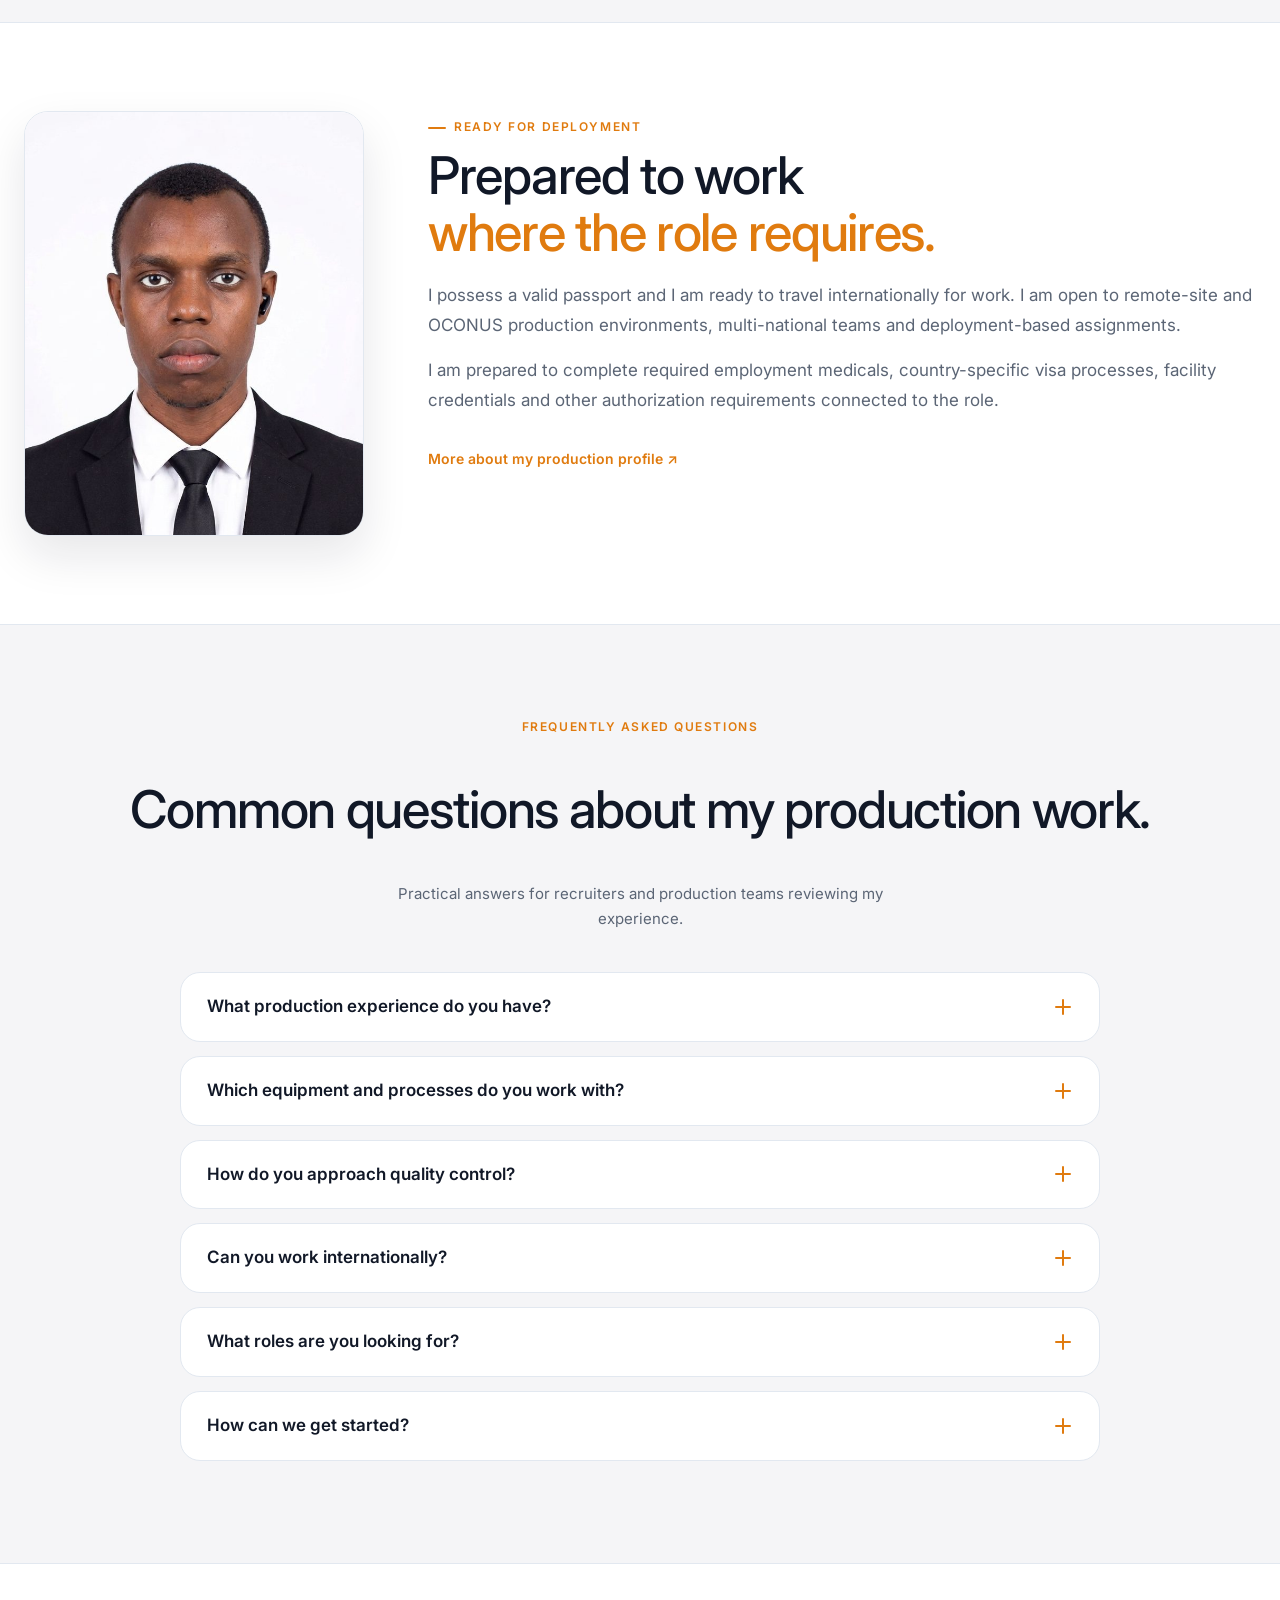
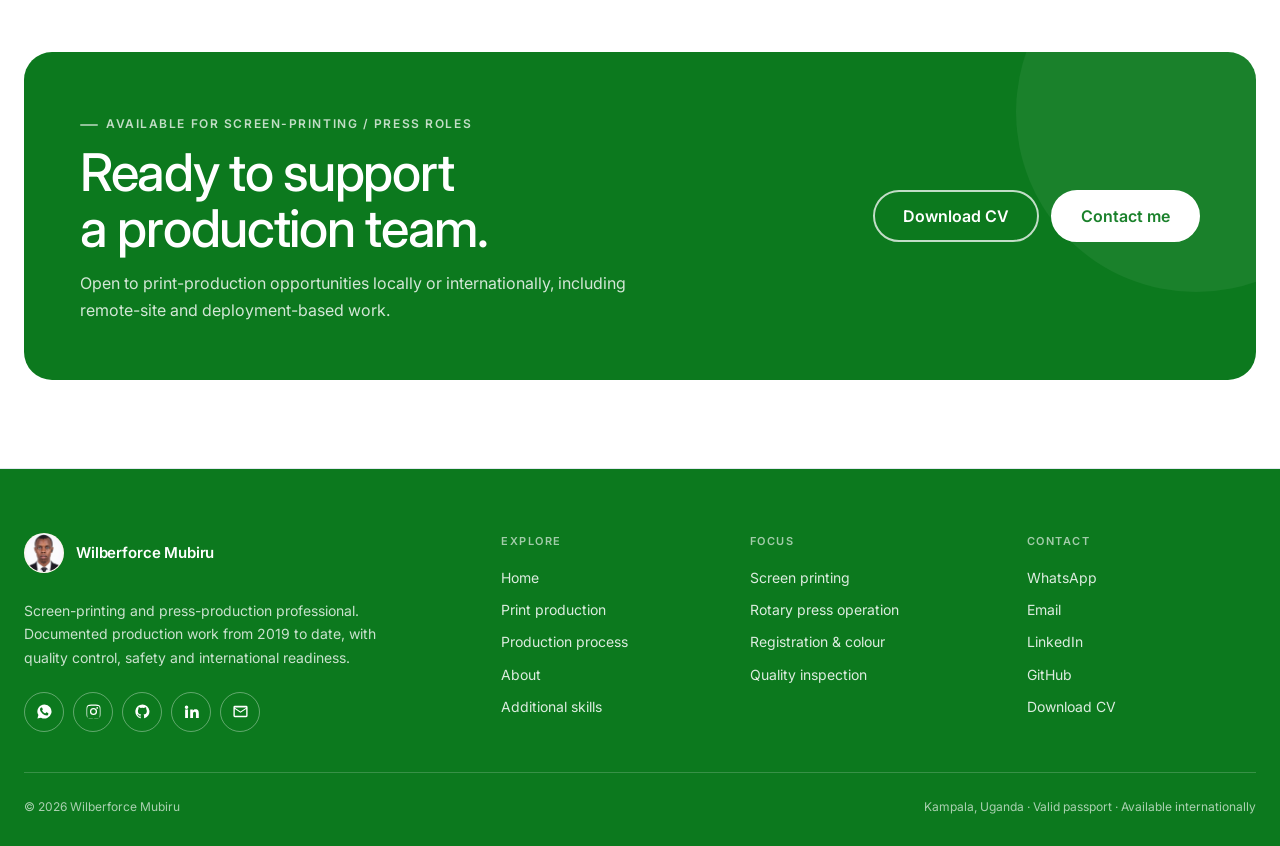
==== commit 76ca2d80: "Restyle portfolio with editorial light design system Replace the dark industrial theme with the warm" ====
--- a/index.html
+++ b/index.html
@@ -3,26 +3,26 @@
 <head>
 <meta charset="utf-8">
 <meta name="viewport" content="width=device-width, initial-scale=1">
+<meta name="theme-color" content="#0c791e">
 <title>Wilberforce Mubiru · Screen Printing & Press Production</title>
 <meta name="description" content="Wilberforce Mubiru's screen-printing and press-production portfolio covering production experience from 2019 to date, equipment, quality control, safety, deployment readiness and print work.">
-<link rel="icon" href="data:image/svg+xml,<svg xmlns='http://www.w3.org/2000/svg' viewBox='0 0 32 32'><rect width='32' height='32' rx='6' fill='%23f26a21'/><text x='16' y='21' font-size='13' font-family='sans-serif' font-weight='bold' fill='white' text-anchor='middle'>WM</text></svg>">
+<link rel="icon" href="data:image/svg+xml,<svg xmlns='http://www.w3.org/2000/svg' viewBox='0 0 32 32'><rect width='32' height='32' rx='6' fill='%23e07b0f'/><text x='16' y='21' font-size='13' font-family='sans-serif' font-weight='bold' fill='white' text-anchor='middle'>WM</text></svg>">
+<link rel="preconnect" href="https://fonts.googleapis.com"><link rel="preconnect" href="https://fonts.gstatic.com" crossorigin><link rel="stylesheet" href="https://fonts.googleapis.com/css2?family=Inter:wght@400;500;600;700&display=swap">
 <link rel="stylesheet" href="assets/css/site.css">
 <link rel="stylesheet" href="assets/css/typography.css">
 </head>
 <body>
-<header class="topbar"><div class="shell nav"><a class="brand" href="index.html"><img class="mark" src="assets/img/profile.jpg" alt="Wilberforce Mubiru"><span>Wilberforce Mubiru</span></a><nav class="navlinks"><a href="index.html" class="active">Home</a><a href="graphics.html#process">Process</a><a href="graphics.html">Print Production</a><a href="about.html">About</a><a href="contact.html">Contact</a></nav><a class="navcta" href="about.html#role-fit">Amentum role fit</a></div></header>
+<header class="topbar"><div class="shell nav"><a class="brand" href="index.html"><img class="mark" src="assets/img/profile.jpg" alt="Wilberforce Mubiru"><span>Wilberforce Mubiru</span></a><nav class="navlinks" id="site-menu" aria-label="Primary"><a href="index.html" class="active">Home</a><a href="graphics.html#process">Process</a><a href="graphics.html">Print Production</a><a href="about.html">About</a><a href="web-mobile.html">Additional Skills</a><a href="contact.html">Contact</a></nav><a class="navcta" href="contact.html">Available for work</a><button class="menu-toggle" type="button" aria-label="Toggle menu" aria-expanded="false" aria-controls="site-menu"><span></span><span></span><span></span></button></div></header>
 <main id="top">
-<section class="hero"><div class="shell hero-grid"><div><div class="eyebrow">Target role · Amentum · Diego Garcia</div><h1><span class="orange">Silk screen</span><span>&amp; press operator</span><span class="soft">quality-first production.</span></h1><p class="lede">Hands-on screen-printing work documented from 2019 to date, covering screen preparation, ink handling, registration, press operation and finished-output inspection. Based in Kampala with a valid passport and readiness for international travel.</p><div class="hero-actions"><a class="button primary" href="about.html#role-fit">View role match</a><a class="button" href="Wilberforce_Mubiru_Print_Production_CV.html" download>Download tailored CV</a></div></div><div class="hero-card"><img class="hero-photo" src="assets/img/profile.jpg" alt="Portrait of Wilberforce Mubiru"><div><div class="eyebrow">Screen printing / press production</div><h2>Accurate setup.<br>Consistent output.</h2><p>Screen preparation, registration, colour mixing, rotary press production, quality inspection, curing, DTF, sublimation and vinyl-supported production.</p></div></div><div class="shell stats" id="stats"></div></div></section>
-<section class="section"><div class="shell"><div class="section-head"><div><div class="eyebrow">Selected print samples</div><h2 class="serif">Print work from <span class="orange">setup to finished output.</span></h2></div><div class="head-more"><p class="section-intro">A quick look at real production samples: press setup, printed apparel, high-visibility workwear and repeated garment runs.</p><a class="head-link" href="graphics.html">View all print production ↗</a></div></div><div class="grid" id="featured-graphics"></div></div></section>
-<section class="section"><div class="shell"><div class="section-head"><div><div class="eyebrow">Amentum role alignment · Diego Garcia</div><h2 class="serif">Silk Screen Operator <span class="orange">/ Press Operator.</span></h2></div><div class="head-more"><p class="section-intro">Experience documented from 2019 to date, aligned with screen setup, press production, print inspection, equipment care and remote-site production support.</p></div></div><div class="cap-grid"><article class="cap"><span class="kicker">2019 to date</span><h3>Screen &amp; press experience</h3><p>Screen printing work documented from 2019 to date across apparel, schools, NGOs, institutions, campaigns, events and commercial brands.</p><ul><li>Repeated garment production</li><li>Institutional &amp; hi-vis workwear</li><li>Commercial branding &amp; merchandise</li><li>Ongoing documented production through 2026</li></ul></article><article class="cap"><span class="kicker">Set up &amp; operate</span><h3>Prepare, print &amp; monitor</h3><p>Production work includes screen preparation, artwork alignment, colour handling, rotary press operation and checking output while the run is in progress.</p><ul><li>Screen setup</li><li>Registration &amp; alignment</li><li>Ink / colour handling</li><li>Press monitoring &amp; adjustment</li></ul></article><article class="cap"><span class="kicker">Quality &amp; safety</span><h3>Inspect, clean &amp; document</h3><p>Finished work is checked against the job specification for registration, placement, colour consistency, curing and visible defects. Production support also includes keeping output consistent, observing schedules, checking supplies, recording job output, cleaning equipment and maintaining an orderly workspace.</p><ul><li>Registration, colour &amp; placement checks</li><li>Misprint identification &amp; final inspection</li><li>Consistent output against job specifications</li><li>Production schedules &amp; output records</li><li>Ink and supply checks</li><li>Screen / press cleaning and safe housekeeping</li></ul></article></div></div></section>
+<section class="hero"><div class="shell"><div class="hero-grid"><div class="hero-copy"><div class="eyebrow">Kampala · Uganda · Valid passport · Ready for international travel</div><h1><span>Screen printing.</span><span class="orange">Press production.</span><span class="soft">&amp; quality control.</span></h1><p class="lede">Hands-on print production from screen setup and ink handling through registration, rotary press operation, monitoring, curing and finished-product inspection. I focus on accurate placement, consistent colour, dependable output and safe, orderly production.</p><div class="hero-actions"><a class="button primary" href="graphics.html#process">View production process <span aria-hidden="true">&rarr;</span></a><a class="button" href="Wilberforce_Mubiru_Print_Production_CV.html" download>Download CV</a></div><ul class="hero-points"><li>Documented production since 2019</li><li>Rotary press · registration · curing</li><li>Quality inspection on every run</li></ul></div><div class="hero-visual"><div class="hero-frame"><img class="hero-photo" src="assets/img/profile.jpg" alt="Portrait of Wilberforce Mubiru"></div><div class="hero-badge"><span class="badge-dot"></span><div><strong>Available for production roles</strong><span>Local &amp; international · Valid passport</span></div></div></div></div><div class="stats" id="stats"></div></div></section><section class="clients"><div class="shell"><p class="clients-label">Production work for schools, NGOs, institutions, campaigns and commercial brands</p></div><div class="marquee" aria-label="Selected clients and production work"><div class="marquee-track"><span>Ministry of Energy</span><span>CARE Uganda</span><span>Plan International</span><span>Busy Bee School</span><span>Gals Sports Betting</span><span>PLU</span><span>Mwalimu Junior School</span><span>Welo</span><span>Horeb Family</span><span>GSB Uganda</span><span aria-hidden="true">Ministry of Energy</span><span aria-hidden="true">CARE Uganda</span><span aria-hidden="true">Plan International</span><span aria-hidden="true">Busy Bee School</span><span aria-hidden="true">Gals Sports Betting</span><span aria-hidden="true">PLU</span><span aria-hidden="true">Mwalimu Junior School</span><span aria-hidden="true">Welo</span><span aria-hidden="true">Horeb Family</span><span aria-hidden="true">GSB Uganda</span></div></div></section>
+<section class="section"><div class="shell"><div class="section-head"><div><div class="eyebrow">Production experience</div><h2 class="serif">Documented press work from <span class="orange">2019 to date.</span></h2></div><div class="head-more"><p class="section-intro">This gives recruiters a direct view of the production period and the practical work behind it.</p></div></div><div class="cap-grid"><article class="cap"><span class="kicker">Experience</span><h3>Screen-printing production</h3><p>Screen printing work documented from 2019 to date across apparel, schools, NGOs, institutions, campaigns, events and commercial brands.</p><ul><li>Repeated garment production</li><li>Institutional &amp; hi-vis workwear</li><li>Commercial branding &amp; merchandise</li><li>Ongoing documented production through 2026</li></ul></article><article class="cap"><span class="kicker">Press workflow</span><h3>Set up, run &amp; monitor</h3><p>Production work includes screen preparation, artwork alignment, colour handling, rotary press operation and checking output while the run is in progress.</p><ul><li>Screen setup</li><li>Registration &amp; alignment</li><li>Ink / colour handling</li><li>Press monitoring &amp; adjustment</li></ul></article><article class="cap"><span class="kicker">Quality</span><h3>Inspect before release</h3><p>Finished work is checked for registration, placement, colour consistency, curing and visible defects before it is treated as complete.</p><ul><li>Registration checks</li><li>Colour consistency</li><li>Misprint identification</li><li>Final-product inspection</li></ul></article></div></div></section>
 <section class="section"><div class="shell"><div class="section-head"><div><div class="eyebrow">Role-aligned production strengths</div><h2 class="serif">Production skills built around <span class="orange">quality and discipline.</span></h2></div><div class="head-more"><p class="section-intro">The portfolio is organised around the requirements of screen-printing and press-operator work.</p></div></div><div class="disciplines"><a class="discipline" href="graphics.html#process"><span class="num">01</span><h3>Equipment &amp; process</h3><p>Rotary carousel, photo-emulsion screens, printing paste/PVC plastisol mixing, flash/curing, heat press, DTF, sublimation and vinyl workflows.</p><span class="more">See the process ↗</span></a><a class="discipline" href="about.html"><span class="num">02</span><h3>Safety &amp; housekeeping</h3><p>PPE awareness, clean screen/press areas, careful ink and material handling, equipment cleaning and an orderly workspace.</p><span class="more">View production profile ↗</span></a><a class="discipline" href="contact.html"><span class="num">03</span><h3>Ready for deployment</h3><p>Valid passport, international travel readiness and willingness to complete required medical, visa, credential and facility-authorization processes.</p><span class="more">View availability ↗</span></a></div></div></section>
-
-
-<section class="section"><div class="shell about"><div><img class="about-photo" src="assets/img/profile.jpg" alt="Wilberforce Mubiru portrait"></div><div><div class="eyebrow">Ready for deployment</div><h2 class="serif">Prepared to work <span class="orange">where the role requires.</span></h2><p class="about-copy">I possess a valid passport and I am ready to travel internationally for work. I am open to remote-site and OCONUS production environments, multi-national teams and deployment-based assignments.</p><p class="about-copy">I am prepared to complete required employment medicals, country-specific visa processes, facility credentials and other authorization requirements connected to the role.</p>
-<p class="about-copy"><strong>Education:</strong> S4 certificate; Uganda Advanced Certificate of Education (UACE), 2022; Bachelor of Business Computing, Makerere University Business School, expected graduation in 2027.</p><a class="head-link" href="about.html" style="display:inline-block;margin-top:16px">More about my production profile ↗</a></div></div></section>
-<section class="section"><div class="shell"><div class="cta"><div><div class="eyebrow">Amentum application · Diego Garcia</div><h2 class="serif">Ready to support the Diego Garcia production mission.</h2><p>Prepared to support mission-driven printing needs on a remote site and follow Navy quality, safety and operational procedures.</p></div><div class="cta-actions"><a class="button ghost" href="Wilberforce_Mubiru_Print_Production_CV.html" download>Download CV</a><a class="button primary" href="contact.html">Contact me</a></div></div></div></section>
+<section class="section"><div class="shell"><div class="section-head"><div><div class="eyebrow">Latest print-production work</div><h2 class="serif">Work that <span class="orange">prints right.</span></h2></div><div class="head-more"><p class="section-intro">Recent apparel, campaign, institutional, packaging and production work showing both design preparation and finished print output.</p><a class="head-link" href="graphics.html">View all print production ↗</a></div></div><div class="grid" id="featured-graphics"></div></div></section>
+<section class="section"><div class="shell"><div class="section-head"><div><div class="eyebrow">Additional skills</div><h2 class="serif">Technical skills that support <span class="orange">production work.</span></h2></div><div class="head-more"><p class="section-intro">Design and computing skills are kept as secondary strengths: useful for production artwork, file preparation, documentation and learning technical systems.</p><a class="head-link" href="web-mobile.html">View additional skills ↗</a></div></div><div class="grid" id="featured-web"></div></div></section>
+<section class="section"><div class="shell about"><div><img class="about-photo" src="assets/img/profile.jpg" alt="Wilberforce Mubiru portrait"></div><div><div class="eyebrow">Ready for deployment</div><h2 class="serif">Prepared to work <span class="orange">where the role requires.</span></h2><p class="about-copy">I possess a valid passport and I am ready to travel internationally for work. I am open to remote-site and OCONUS production environments, multi-national teams and deployment-based assignments.</p><p class="about-copy">I am prepared to complete required employment medicals, country-specific visa processes, facility credentials and other authorization requirements connected to the role.</p><a class="head-link" href="about.html" style="display:inline-block;margin-top:16px">More about my production profile ↗</a></div></div></section>
+<section class="section"><div class="shell"><div class="faq-centered"><div class="eyebrow">Frequently asked questions</div><h2 class="serif">Common questions about my production work.</h2><p class="section-intro">Practical answers for recruiters and production teams reviewing my experience.</p></div><div class="faq"><details class="faq-item"><summary>What production experience do you have?<span class="faq-plus" aria-hidden="true"></span></summary><div class="faq-answer">I have documented screen-printing and press-production work from 2019 to date. The portfolio covers apparel, school wear, NGO and campaign materials, institutional workwear, branded merchandise, bags and commercial print jobs.</div></details><details class="faq-item"><summary>Which equipment and processes do you work with?<span class="faq-plus" aria-hidden="true"></span></summary><div class="faq-answer">Rotary carousel screen printing, photo-emulsion screens, printing paste and PVC plastisol colour mixing, flash curing, heat press, DTF, sublimation and vinyl-supported production.</div></details><details class="faq-item"><summary>How do you approach quality control?<span class="faq-plus" aria-hidden="true"></span></summary><div class="faq-answer">I check registration and placement, colour consistency, curing and visible defects during the run and before release. Repeat jobs are checked against the approved sample so output stays consistent.</div></details><details class="faq-item"><summary>Can you work internationally?<span class="faq-plus" aria-hidden="true"></span></summary><div class="faq-answer">Yes. I hold a valid passport and am ready to travel for work, including remote-site and OCONUS production environments. I am prepared to complete required medicals, visas, credentials and facility authorisation.</div></details><details class="faq-item"><summary>What roles are you looking for?<span class="faq-plus" aria-hidden="true"></span></summary><div class="faq-answer">Screen-printing and press-operation roles, plus related production work involving artwork preparation, registration, ink handling, curing and final inspection.</div></details><details class="faq-item"><summary>How can we get started?<span class="faq-plus" aria-hidden="true"></span></summary><div class="faq-answer">Contact me on WhatsApp or email with the role, location and production requirements. My CV and production portfolio are available to download, and I am happy to discuss availability.</div></details></div></div></section><section class="section"><div class="shell"><div class="cta"><div><div class="eyebrow">Available for screen-printing / press roles</div><h2 class="serif">Ready to support a production team.</h2><p>Open to print-production opportunities locally or internationally, including remote-site and deployment-based work.</p></div><div class="cta-actions"><a class="button ghost" href="Wilberforce_Mubiru_Print_Production_CV.html" download>Download CV</a><a class="button primary" href="contact.html">Contact me</a></div></div></div></section>
 </main>
-<footer class="shell"><div class="foot-row"><div>© <span id="year"></span> Wilberforce Mubiru</div><div class="socials" id="socials"></div><div>Screen Printing · Press Operation · Quality Control · Internationally Mobile</div></div></footer>
+<footer class="site-footer"><div class="shell"><div class="foot-main"><div class="foot-brand"><a class="brand" href="index.html"><img class="mark" src="assets/img/profile.jpg" alt="Wilberforce Mubiru"><span>Wilberforce Mubiru</span></a><p>Screen-printing and press-production professional. Documented production work from 2019 to date, with quality control, safety and international readiness.</p><div class="socials" id="socials"></div></div><div class="foot-col"><h3>Explore</h3><a href="index.html">Home</a><a href="graphics.html">Print production</a><a href="graphics.html#process">Production process</a><a href="about.html">About</a><a href="web-mobile.html">Additional skills</a></div><div class="foot-col"><h3>Focus</h3><span>Screen printing</span><span>Rotary press operation</span><span>Registration &amp; colour</span><span>Quality inspection</span></div><div class="foot-col"><h3>Contact</h3><a href="https://wa.me/256755943973" target="_blank" rel="noopener">WhatsApp</a><a href="mailto:wilberofficial2001@gmail.com">Email</a><a href="https://www.linkedin.com/in/wilberforce-mubiru-217b49211/" target="_blank" rel="noopener">LinkedIn</a><a href="https://github.com/Wilberforcedev" target="_blank" rel="noopener">GitHub</a><a href="Wilberforce_Mubiru_Print_Production_CV.html" download>Download CV</a></div></div><div class="foot-bottom"><div>© <span id="year"></span> Wilberforce Mubiru</div><div>Kampala, Uganda · Valid passport · Available internationally</div></div></div></footer>
 <script src="assets/js/data.js"></script>
 <script src="assets/js/site.js"></script>
 </body>
--- a/assets/css/site.css
+++ b/assets/css/site.css
@@ -1,44 +1,582 @@
-:root{--bg:#111315;--panel:#1b1f22;--panel2:#20252a;--panel3:#15191c;--ink:#f2f0ea;--muted:#92989d;--line:#343a40;--line-soft:rgba(255,255,255,.09);--accent:#f26a21;--accent2:#ff8b4d;--signal:#f2c94c;--steel:#bcc2c7;--dark:#0d0f10}
-*{box-sizing:border-box}html{scroll-behavior:smooth}body{margin:0;background:var(--bg);color:var(--ink);font-family:Inter,ui-sans-serif,system-ui,-apple-system,BlinkMacSystemFont,"Segoe UI",sans-serif}a{color:inherit;text-decoration:none}button{font:inherit;color:inherit}img{max-width:100%}.shell{max-width:1280px;margin:0 auto;padding:0 22px}.serif{font-family:Georgia,"Times New Roman",serif;font-weight:400;letter-spacing:-.045em}.eyebrow{font-size:11px;letter-spacing:.17em;text-transform:uppercase;color:#9aa0a5}.muted{color:var(--muted)}.orange{color:var(--accent)}.soft{color:#7f878d}
-.topbar{position:sticky;top:0;z-index:20;background:rgba(17,19,21,.94);backdrop-filter:blur(18px);border-bottom:1px solid var(--line)}.nav{min-height:70px;display:flex;align-items:center;justify-content:space-between;gap:22px}.brand{display:flex;align-items:center;gap:12px;font-weight:750;letter-spacing:-.03em;white-space:nowrap}.mark{width:36px;height:36px;border-radius:9px;object-fit:cover;background:var(--accent);border:1px solid #4a5055}.navlinks{display:flex;align-items:center;gap:20px;color:#abb0b4;font-size:13px}.navlinks a{position:relative;padding:5px 0}.navlinks a:hover,.navlinks a.active{color:#fff}.navlinks a.active::after{content:"";position:absolute;left:0;right:0;bottom:-7px;height:3px;background:var(--accent);border-radius:1px}.navcta{display:inline-flex;align-items:center;justify-content:center;border-radius:7px;background:var(--accent);color:#fff;padding:11px 17px;font-size:12px;font-weight:800;white-space:nowrap;box-shadow:0 0 0 1px rgba(242,106,33,.35)}
-.hero{padding:76px 0 68px;border-bottom:1px solid var(--line);background:linear-gradient(180deg,#131619 0%,var(--bg) 100%)}.hero-grid{display:grid;grid-template-columns:1.08fr .92fr;gap:54px;align-items:end}.hero h1{font-size:clamp(46px,7.4vw,96px);line-height:.9;margin:15px 0 24px}.hero h1 span{display:block}.lede{max-width:650px;font-size:17px;line-height:1.67;color:#c6c9cb}.hero-actions{display:flex;flex-wrap:wrap;gap:12px;margin-top:28px}.button{display:inline-flex;align-items:center;justify-content:center;min-height:46px;border-radius:7px;padding:0 19px;font-size:13px;font-weight:800;border:1px solid #495057;background:#20252a;color:#f5f5f2;transition:transform .18s,border-color .18s,background .18s}.button.primary{background:var(--accent);border-color:var(--accent);color:#fff}.button:hover{transform:translateY(-1px);border-color:#737b81}.hero-card{border:1px solid #3b4248;border-left:4px solid var(--accent);border-radius:14px;background:linear-gradient(145deg,#22272b,#171a1d);padding:24px;display:grid;grid-template-columns:132px 1fr;gap:22px;align-items:center;box-shadow:0 14px 40px rgba(0,0,0,.22)}.hero-photo{width:132px;height:165px;object-fit:cover;border-radius:10px;border:1px solid #4c5359}.hero-card h2{font-size:31px;line-height:.97;margin:8px 0 10px;max-width:330px}.hero-card p{max-width:350px;color:#b6bbc0;font-size:13px;line-height:1.58;margin:0}.stats{display:grid;grid-template-columns:repeat(4,1fr);gap:10px;margin-top:26px}.stat{border-top:2px solid #353b40;padding-top:13px}.stat strong{display:block;font-size:24px;letter-spacing:-.05em;color:#fff}.stat small{color:#8d9499;font-size:11px}
-.section{padding:72px 0;border-bottom:1px solid var(--line)}.section:nth-of-type(even){background:rgba(255,255,255,.012)}.section-head{display:flex;align-items:end;justify-content:space-between;gap:30px;margin-bottom:26px}.section h2{font-size:clamp(33px,4.6vw,56px);line-height:.94;margin:10px 0 0}.section-intro{max-width:430px;color:#969da2;line-height:1.6;font-size:13px}.head-more{display:flex;flex-direction:column;align-items:flex-end;gap:12px}.head-link{font-size:12px;font-weight:800;color:#fff;white-space:nowrap}.head-link:hover{color:var(--accent2)}.page-head{padding:64px 0 42px;border-bottom:1px solid var(--line);background:linear-gradient(180deg,#15191c,var(--bg))}.page-head h1{font-size:clamp(38px,5.4vw,70px);line-height:.95;margin:14px 0 0}.page-intro{max-width:720px;color:#a3a9ad;line-height:1.65;font-size:15px;margin:18px 0 0}
-.filters{display:flex;flex-wrap:wrap;gap:8px;margin:0 0 22px}.filter{border:1px solid #444b51;background:#191d20;color:#b2b7bb;border-radius:6px;padding:9px 13px;font-size:11px;cursor:pointer}.filter.active,.filter:hover{background:var(--accent);color:#fff;border-color:var(--accent)}.grid{display:grid;grid-template-columns:repeat(3,1fr);gap:16px}.work-card{background:var(--panel);border:1px solid #343b40;border-radius:12px;overflow:hidden;display:flex;flex-direction:column;transition:transform .22s,border-color .22s}.work-card:hover{transform:translateY(-3px);border-color:#697177}.work-media{aspect-ratio:4/3;background:#171a1d;overflow:hidden;position:relative}.work-media img{width:100%;height:100%;object-fit:cover;display:block;transition:transform .4s}.work-card:hover .work-media img{transform:scale(1.025)}.mono{width:100%;height:100%;display:grid;place-items:center;font-size:44px;font-weight:850;letter-spacing:-.04em;background:linear-gradient(145deg,#24292d,#141719);color:var(--accent)}.work-body{padding:16px;display:flex;flex-direction:column;flex:1}.work-top{display:flex;align-items:center;justify-content:space-between;gap:10px}.pill{display:inline-flex;border-radius:4px;background:rgba(242,106,33,.12);color:#ff9b66;border:1px solid rgba(242,106,33,.42);padding:5px 8px;font-size:10px;text-transform:uppercase;letter-spacing:.09em}.year{color:#858c91;font-size:11px;letter-spacing:.08em}.work-body h3{font-size:16px;letter-spacing:-.03em;margin:12px 0 7px}.work-body p{font-size:12px;line-height:1.58;color:#9ba1a5;margin:0}.stack{display:flex;flex-wrap:wrap;gap:6px;margin-top:12px}.stack span{border:1px solid #444b50;border-radius:5px;padding:5px 8px;color:#afb4b8;font-size:10px;background:#171b1e}.stack span:last-child{border-color:rgba(242,201,76,.55);color:var(--signal)}.work-links{display:flex;gap:14px;margin-top:auto;padding-top:14px}.work-links a{color:#fff;font-size:12px;font-weight:800}.work-links a:hover{color:var(--accent2)}
-.disciplines,.cap-grid{display:grid;grid-template-columns:repeat(3,1fr);gap:16px}.discipline,.cap{border:1px solid #3b4248;border-radius:12px;background:linear-gradient(145deg,#1d2226,#171a1d);padding:25px;display:flex;flex-direction:column}.discipline{transition:transform .22s,border-color .22s}.discipline:hover{transform:translateY(-3px);border-color:#6b7379}.discipline .num,.cap .kicker{font-size:11px;letter-spacing:.16em;text-transform:uppercase;color:var(--accent);font-weight:800}.discipline h3,.cap h3{font-size:20px;margin:12px 0 9px;letter-spacing:-.02em}.discipline p,.cap p{font-size:13px;line-height:1.62;color:#9da3a7;margin:0}.discipline .more{margin-top:16px;font-size:12px;font-weight:800;color:#fff}.discipline:hover .more{color:var(--accent2)}.cap p{margin-bottom:16px}.cap ul{margin:0;padding:0;list-style:none;display:flex;flex-direction:column;gap:8px}.cap li{font-size:12px;line-height:1.5;color:#b1b6ba;padding-left:16px;position:relative}.cap li::before{content:"";position:absolute;left:0;top:6px;width:6px;height:6px;border-radius:1px;background:var(--accent)}.cap li strong{color:#f0eee8;font-weight:650}
-.impact{border:1px solid #3e454b;border-left:4px solid var(--accent);border-radius:12px;background:linear-gradient(145deg,#20252a,#171b1e);padding:33px;display:grid;grid-template-columns:1fr 1fr;gap:36px;align-items:center}.impact h2{font-size:clamp(28px,3.6vw,42px);line-height:1;margin:10px 0 14px}.impact p{font-size:14px;line-height:1.7;color:#bec2c5;margin:0}.tagline{padding:54px 0;border-bottom:1px solid var(--line);text-align:center;background:#15191c}.tagline p{font-family:Georgia,"Times New Roman",serif;font-size:clamp(21px,3.1vw,32px);line-height:1.35;letter-spacing:-.02em;max-width:900px;margin:0 auto;color:var(--ink)}.tagline p span{color:var(--accent)}
-.steps{display:grid;grid-template-columns:repeat(4,1fr);gap:16px}.step{border:1px solid #3a4147;border-radius:12px;background:#191d20;overflow:hidden;display:flex;flex-direction:column}.step-media{aspect-ratio:1/1;background:#15191c;overflow:hidden;border-bottom:1px solid #353b40}.step-media img{width:100%;height:100%;object-fit:cover;display:block}.swatches{width:100%;height:100%;display:flex;flex-wrap:wrap;align-content:center;justify-content:center;gap:10px;background:linear-gradient(145deg,#252a2e,#15191c);padding:18px}.swatches i{width:44px;height:44px;border-radius:5px;display:block;box-shadow:inset 0 -6px 12px rgba(0,0,0,.35),0 2px 6px rgba(0,0,0,.5)}.step-body{padding:18px}.step-num{font-size:11px;letter-spacing:.16em;color:var(--accent);font-weight:850}.step-body h3{font-size:17px;margin:10px 0 8px;letter-spacing:-.02em}.step-body p{font-size:12px;line-height:1.6;color:#9da3a7;margin:0}
-.rogue{display:grid;grid-template-columns:.9fr 1.1fr;gap:50px;align-items:start}.rogue-copy p{font-size:15px;line-height:1.72;color:#c0c4c7;margin:0 0 14px}.rogue-copy strong{color:#fff}.areas{display:flex;flex-wrap:wrap;gap:8px;margin-top:6px}.areas span{border:1px solid #454c51;border-radius:5px;padding:7px 11px;color:#b6bbc0;font-size:11px;background:#181c1f}.areas span:first-child{border-color:rgba(242,201,76,.55);color:var(--signal)}.rogue-card{border:1px solid #3e454b;border-radius:12px;background:#1b2024;padding:28px}.rogue-card h3{font-size:22px;margin:0 0 6px;letter-spacing:-.03em}.rogue-card .eyebrow{margin-bottom:14px;display:block}
-.about{display:grid;grid-template-columns:300px 1fr;gap:50px;align-items:start}.about-photo{width:100%;border-radius:12px;border:1px solid #454c51;display:block}.about h2{font-size:clamp(33px,4.6vw,58px);line-height:.94;margin:10px 0}.about-copy{font-size:17px;line-height:1.67;color:#c4c7c9}.about-copy strong{color:#fff}.quote{border-left:3px solid var(--accent);padding:12px 0 12px 18px;color:#a2a8ac;font-size:13px;line-height:1.7;margin-top:22px;background:linear-gradient(90deg,rgba(242,106,33,.07),transparent)}
-.contact{background:#1c2125;color:var(--ink);border:1px solid #444c52;border-top:4px solid var(--accent);border-radius:12px;padding:40px;display:grid;grid-template-columns:1fr .65fr;gap:40px;align-items:end}.contact h2{font-size:clamp(36px,4.6vw,60px);line-height:.92;margin:12px 0;color:#fff}.contact p{max-width:590px;color:#b8bdc1;line-height:1.65;font-size:14px}.contact .button{background:#262c31;border-color:#50585e;color:#fff}.contact .button:first-child{background:var(--accent);border-color:var(--accent)}.contact-meta{display:grid;gap:13px}.contact-meta div{border-top:1px solid #41484d;padding-top:11px;font-size:13px;color:#e5e3dd}.contact-meta small{display:block;color:#858d93;text-transform:uppercase;letter-spacing:.1em;font-size:10px;margin-bottom:4px}.cta{background:#1c2125;color:var(--ink);border:1px solid #444c52;border-left:4px solid var(--accent);border-radius:12px;padding:36px;display:flex;flex-wrap:wrap;align-items:center;justify-content:space-between;gap:24px}.cta h2{font-size:clamp(30px,4vw,46px);line-height:.96;margin:8px 0 0;color:#fff}.cta p{max-width:540px;color:#b6bbc0;line-height:1.62;font-size:14px;margin:0}.cta-actions{display:flex;gap:12px;flex-wrap:wrap}.cta .button.primary{background:var(--accent);border-color:var(--accent);color:#fff}.cta .button.ghost{background:#15191c;border-color:#51595f;color:#f0eee9}
-footer{padding:30px 0 44px;color:#8e969c;font-size:11px;background:#0f1113;border-top:1px solid #30363b}.foot-row{display:flex;justify-content:space-between;align-items:center;gap:20px;flex-wrap:wrap}.socials{display:flex;gap:10px}.socials a{width:38px;height:38px;border:1px solid #434a50;border-radius:6px;display:grid;place-items:center;color:#c8cccf;transition:all .2s;background:#181c1f}.socials a:hover{background:var(--accent);border-color:var(--accent);color:#fff;transform:translateY(-2px)}.socials svg{width:17px;height:17px;fill:currentColor}.hidden{display:none!important}
-@media(max-width:1100px){.nav{flex-wrap:wrap;height:auto;padding-top:14px;padding-bottom:14px}.navlinks{order:3;width:100%;justify-content:center;flex-wrap:wrap;gap:14px 20px}}
-@media(max-width:980px){.grid{grid-template-columns:repeat(2,1fr)}.steps{grid-template-columns:repeat(2,1fr)}.rogue{grid-template-columns:1fr}.disciplines,.cap-grid{grid-template-columns:1fr}.impact{grid-template-columns:1fr;gap:24px}}
-@media(max-width:900px){.hero-grid,.about,.contact{grid-template-columns:1fr}.hero-card{grid-template-columns:110px 1fr}.hero-photo{width:110px;height:145px}.section-head{align-items:start;flex-direction:column}.head-more{align-items:flex-start}.stats{grid-template-columns:repeat(2,1fr)}}
-@media(max-width:620px){.shell{padding:0 16px}.brand span{display:none}.nav{gap:12px}.navlinks{font-size:12px;justify-content:flex-start;overflow-x:auto;flex-wrap:nowrap;padding-bottom:5px}.navlinks a{white-space:nowrap}.navcta{padding:9px 12px}.hero{padding:52px 0}.hero-card{grid-template-columns:1fr}.hero-photo{width:100%;height:240px}.grid,.steps{grid-template-columns:1fr}.section{padding:56px 0}.contact,.cta,.impact{padding:25px}.foot-row{align-items:flex-start;flex-direction:column}.stats{grid-template-columns:1fr 1fr}}
-
-/* Project browsing and full-size previews */
-.gallery-tools{display:flex;align-items:end;justify-content:space-between;gap:18px;margin:0 0 16px;flex-wrap:wrap}
-.gallery-search{display:grid;gap:7px;min-width:min(100%,320px);color:#b7bdc1;font-size:11px;text-transform:uppercase;letter-spacing:.09em}
-.gallery-search input{width:min(100%,390px);min-height:44px;border:1px solid #454d53;border-radius:7px;background:#171b1e;color:#f5f3ee;padding:0 13px;font:inherit;font-size:14px;letter-spacing:0;text-transform:none;outline:none}
-.gallery-search input::placeholder{color:#777f85}
-.gallery-search input:focus{border-color:var(--accent);box-shadow:0 0 0 3px rgba(242,106,33,.16)}
-.project-count{margin:0;color:#9fa6ab;font-size:12px}
-.filter{display:inline-flex;align-items:center;gap:8px}
-.filter-count{display:inline-grid;place-items:center;min-width:21px;height:21px;padding:0 5px;border-radius:99px;background:rgba(255,255,255,.09);font-size:10px}
-.filter.active .filter-count{background:rgba(0,0,0,.16)}
-.project-preview{position:relative;display:block;width:100%;height:100%;padding:0;border:0;background:transparent;cursor:zoom-in;text-align:left}
-.project-preview img{width:100%;height:100%;object-fit:cover;display:block;transition:transform .35s}
-.project-preview span{position:absolute;right:10px;bottom:10px;border:1px solid rgba(255,255,255,.25);border-radius:5px;padding:7px 9px;background:rgba(15,17,19,.82);color:#fff;font-size:10px;font-weight:750;opacity:.95}
-.project-preview:hover img{transform:scale(1.04)}
-.project-preview:focus-visible{outline:3px solid var(--signal);outline-offset:-3px}
-.project-empty{padding:30px;border:1px dashed #51585d;border-radius:10px;color:#bdc1c4;text-align:center}
-.project-lightbox{width:min(94vw,1120px);max-width:none;max-height:92vh;padding:0;border:1px solid #4b5359;border-radius:12px;background:#111416;color:#f7f5ef;overflow:auto}
-.project-lightbox::backdrop{background:rgba(0,0,0,.84);backdrop-filter:blur(5px)}
-.project-lightbox-frame{position:relative;padding:16px}
-.project-lightbox img{display:block;width:100%;height:min(72vh,760px);object-fit:contain;background:#090b0c;border-radius:8px}
-.project-lightbox-close{position:absolute;z-index:1;top:24px;right:24px;display:flex;align-items:center;gap:9px;border:1px solid rgba(255,255,255,.35);border-radius:6px;padding:8px 11px;background:rgba(12,14,15,.88);color:#fff;font-weight:750;cursor:pointer}
-.project-lightbox-close span{font-size:19px;line-height:1}
-.project-lightbox-caption{display:flex;align-items:baseline;justify-content:space-between;gap:12px;padding:11px 2px 1px}
-.project-lightbox-caption h3{margin:0;font-size:17px}
-.project-lightbox-caption p{margin:0;color:#abb1b5;font-size:12px;text-align:right}
-@media(max-width:620px){.gallery-tools{align-items:stretch}.gallery-search{min-width:100%}.gallery-search input{width:100%}.project-lightbox{width:100vw;max-height:94vh;border-radius:10px}.project-lightbox-frame{padding:10px}.project-lightbox img{height:68vh}.project-lightbox-caption{display:block;padding:10px 2px}.project-lightbox-caption p{text-align:left;margin-top:4px}.project-lightbox-close{top:16px;right:16px}}
+:root{
+  --ink:#111827;
+  --ink-2:#1f2937;
+  --muted:#5b6575;
+  --line:#e2e8f0;
+  --panel:#f5f5f7;
+  --cream:#faf8f4;
+  --orange:#e07b0f;
+  --orange-hover:#f59e42;
+  --orange-soft:#fdf2e5;
+  --green:#0c791e;
+  --green-deep:#0a6418;
+  --green-soft:#eef7ef;
+  --white:#fff;
+  --radius:20px;
+  --shadow:0 24px 60px rgba(17,24,39,.1);
+  --font:-apple-system,BlinkMacSystemFont,"SF Pro Display","SF Pro Text",Inter,"Segoe UI",Roboto,sans-serif;
+}
+*{box-sizing:border-box}
+html{scroll-behavior:smooth}
+body{
+  margin:0;
+  padding-top:104px;
+  background:var(--white);
+  color:var(--ink);
+  font-family:var(--font);
+  font-size:16px;
+  line-height:1.6;
+  -webkit-font-smoothing:antialiased;
+}
+a{color:inherit;text-decoration:none}
+button{font:inherit;color:inherit;background:none;border:0;cursor:pointer}
+img{max-width:100%;display:block}
+::selection{background:var(--orange-soft);color:var(--ink)}
+.shell{width:100%;max-width:1440px;margin:0 auto;padding:0 24px}
+.serif{font-family:var(--font);font-weight:500;letter-spacing:-.025em}
+.eyebrow{
+  display:inline-flex;
+  align-items:center;
+  gap:8px;
+  color:var(--orange);
+  font-size:12px;
+  font-weight:600;
+  letter-spacing:.13em;
+  line-height:1.4;
+  text-transform:uppercase;
+}
+.eyebrow::before{
+  content:"";
+  width:18px;
+  height:2px;
+  border-radius:2px;
+  background:var(--orange);
+}
+.muted{color:var(--muted)}
+.orange{color:var(--orange)}
+.soft{color:#7b8494}
+.hidden{display:none!important}
+
+/* ---------- Header ---------- */
+.topbar{
+  position:fixed;
+  inset:0 0 auto;
+  z-index:100;
+  padding:14px 0;
+  background:linear-gradient(180deg,rgba(250,248,244,.94) 0%,rgba(250,248,244,.7) 62%,rgba(250,248,244,0) 100%);
+}
+.nav{
+  position:relative;
+  display:flex;
+  align-items:center;
+  justify-content:space-between;
+  gap:24px;
+  min-height:68px;
+  padding:10px 12px 10px 22px;
+  background:rgba(255,255,255,.96);
+  border:1px solid var(--line);
+  border-radius:999px;
+  box-shadow:0 16px 40px rgba(17,24,39,.07);
+  backdrop-filter:blur(18px);
+}
+.brand{display:inline-flex;align-items:center;gap:12px;min-width:0;font-size:15px;font-weight:600;letter-spacing:-.01em;white-space:nowrap}
+.mark{width:40px;height:40px;border-radius:999px;object-fit:cover;border:1px solid var(--line);background:var(--orange-soft)}
+.navlinks{display:flex;align-items:center;gap:6px;margin-left:auto}
+.navlinks a{
+  position:relative;
+  padding:9px 13px;
+  border-radius:999px;
+  color:#3f4a5a;
+  font-size:14px;
+  font-weight:500;
+  transition:color .2s,background .2s;
+}
+.navlinks a:hover{color:var(--orange);background:var(--orange-soft)}
+.navlinks a.active{color:var(--orange);background:var(--orange-soft)}
+.navcta{
+  display:inline-flex;
+  align-items:center;
+  justify-content:center;
+  border-radius:999px;
+  padding:12px 22px;
+  background:var(--orange);
+  color:#fff;
+  font-size:14px;
+  font-weight:600;
+  white-space:nowrap;
+  transition:background .2s,transform .2s;
+}
+.navcta:hover{background:var(--orange-hover);transform:translateY(-1px)}
+.menu-toggle{
+  display:none;
+  width:44px;
+  height:44px;
+  border-radius:999px;
+  padding:0;
+  place-items:center;
+  gap:5px;
+  border:1px solid var(--line);
+  background:#fff;
+}
+.menu-toggle span{display:block;width:18px;height:2px;border-radius:2px;background:var(--ink);transition:transform .2s,opacity .2s}
+body.menu-open .menu-toggle span:nth-child(1){transform:translateY(7px) rotate(45deg)}
+body.menu-open .menu-toggle span:nth-child(2){opacity:0}
+body.menu-open .menu-toggle span:nth-child(3){transform:translateY(-7px) rotate(-45deg)}
+
+/* ---------- Buttons ---------- */
+.button{
+  display:inline-flex;
+  align-items:center;
+  justify-content:center;
+  gap:10px;
+  min-height:52px;
+  padding:0 28px;
+  border:2px solid var(--orange);
+  border-radius:999px;
+  background:transparent;
+  color:var(--orange);
+  font-size:16px;
+  font-weight:600;
+  line-height:1;
+  transition:background .22s,color .22s,border-color .22s,transform .22s;
+}
+.button:hover{background:var(--orange);color:#fff;transform:translateY(-1px)}
+.button.primary{background:var(--orange);border-color:var(--orange);color:#fff}
+.button.primary:hover{background:var(--orange-hover);border-color:var(--orange-hover)}
+.button.ghost{background:transparent;border-color:rgba(255,255,255,.7);color:#fff}
+.button.ghost:hover{background:#fff;border-color:#fff;color:var(--green)}
+.button:active{transform:scale(.985)}
+.head-link{color:var(--orange);font-size:14px;font-weight:600;white-space:nowrap}
+.head-link:hover{color:var(--orange-hover);text-decoration:underline;text-underline-offset:4px}
+
+/* ---------- Hero ---------- */
+.hero{
+  position:relative;
+  overflow:hidden;
+  padding:32px 0 0;
+  background:linear-gradient(135deg,var(--cream) 0%,#fff 52%,var(--orange-soft) 100%);
+  border-bottom:1px solid var(--line);
+}
+.hero::after{
+  content:"";
+  position:absolute;
+  top:-160px;
+  right:-120px;
+  width:520px;
+  height:520px;
+  border-radius:50%;
+  background:radial-gradient(circle,rgba(224,123,15,.14),rgba(224,123,15,0) 68%);
+  pointer-events:none;
+}
+.hero-grid{
+  position:relative;
+  z-index:1;
+  display:grid;
+  grid-template-columns:1.06fr .94fr;
+  gap:64px;
+  align-items:center;
+  padding:56px 0 64px;
+}
+.hero-copy{max-width:680px}
+.hero h1{
+  margin:18px 0 24px;
+  font-size:clamp(46px,6.2vw,76px);
+  font-weight:500;
+  line-height:1.02;
+  letter-spacing:-.035em;
+}
+.hero h1 span{display:block}
+.hero h1 .orange{color:var(--orange)}
+.hero h1 .soft{color:#8a93a1}
+.lede{max-width:590px;margin:0;color:var(--muted);font-size:18px;line-height:1.75}
+.hero-actions{display:flex;flex-wrap:wrap;gap:14px;margin-top:34px}
+.hero-points{
+  display:flex;
+  flex-wrap:wrap;
+  gap:10px 24px;
+  margin:32px 0 0;
+  padding:0;
+  list-style:none;
+  color:#3f4a5a;
+  font-size:14px;
+}
+.hero-points li{display:flex;align-items:center;gap:9px}
+.hero-points li::before{content:"";width:7px;height:7px;border-radius:50%;background:var(--green);flex:none}
+.hero-visual{position:relative;justify-self:end;width:100%;max-width:470px}
+.hero-frame{
+  position:relative;
+  overflow:hidden;
+  aspect-ratio:4/5;
+  border:1px solid var(--line);
+  border-radius:32px;
+  background:var(--panel);
+  box-shadow:var(--shadow);
+}
+.hero-frame::after{
+  content:"";
+  position:absolute;
+  inset:0;
+  border-radius:inherit;
+  box-shadow:inset 0 0 0 1px rgba(255,255,255,.35);
+  pointer-events:none;
+}
+.hero-photo{width:100%;height:100%;object-fit:cover}
+.hero-badge{
+  position:absolute;
+  left:-26px;
+  bottom:30px;
+  display:flex;
+  align-items:center;
+  gap:13px;
+  max-width:310px;
+  padding:16px 20px;
+  border:1px solid var(--line);
+  border-radius:18px;
+  background:#fff;
+  box-shadow:0 18px 40px rgba(17,24,39,.12);
+}
+.badge-dot{width:10px;height:10px;border-radius:50%;background:var(--green);box-shadow:0 0 0 5px var(--green-soft);flex:none}
+.hero-badge strong{display:block;font-size:14px;font-weight:600;line-height:1.35}
+.hero-badge span{display:block;margin-top:2px;color:var(--muted);font-size:12px}
+.stats{
+  position:relative;
+  z-index:1;
+  display:grid;
+  grid-template-columns:repeat(4,1fr);
+  gap:24px;
+  margin:0 0 40px;
+  padding:28px 0 0;
+  border-top:1px solid var(--line);
+}
+.stat strong{display:block;font-size:32px;font-weight:500;line-height:1;letter-spacing:-.03em}
+.stat small{display:block;margin-top:7px;color:var(--muted);font-size:12px;font-weight:500;letter-spacing:.08em;text-transform:uppercase}
+
+/* ---------- Client strip ---------- */
+.clients{padding:44px 0;background:#fff;border-bottom:1px solid var(--line)}
+.clients .shell{display:flex;flex-direction:column;align-items:center;gap:22px;text-align:center}
+.clients-label{margin:0;color:var(--ink);font-size:17px;font-weight:500;letter-spacing:-.01em}
+.marquee{overflow:hidden;width:100%;-webkit-mask-image:linear-gradient(90deg,transparent,#000 8%,#000 92%,transparent);mask-image:linear-gradient(90deg,transparent,#000 8%,#000 92%,transparent)}
+.marquee-track{display:flex;align-items:center;width:max-content;animation:marquee 34s linear infinite}
+.marquee-track span{
+  display:inline-flex;
+  align-items:center;
+  gap:18px;
+  padding:0 20px;
+  color:var(--muted);
+  font-size:15px;
+  font-weight:500;
+  white-space:nowrap;
+}
+.marquee-track span::after{content:"";width:5px;height:5px;border-radius:50%;background:var(--orange);opacity:.65}
+@keyframes marquee{from{transform:translateX(0)}to{transform:translateX(-50%)}}
+@media (prefers-reduced-motion:reduce){.marquee-track{animation:none}}
+
+/* ---------- Sections ---------- */
+.section{padding:88px 0;border-bottom:1px solid var(--line);background:#fff}
+.section:nth-of-type(even){background:var(--panel)}
+.page-head{
+  padding:72px 0 64px;
+  background:linear-gradient(135deg,var(--cream) 0%,#fff 68%);
+  border-bottom:1px solid var(--line);
+}
+.page-head h1{
+  max-width:1000px;
+  margin:18px 0 0;
+  font-size:clamp(42px,5.4vw,68px);
+  font-weight:500;
+  line-height:1.05;
+  letter-spacing:-.03em;
+}
+.page-intro{max-width:760px;margin:22px 0 0;color:var(--muted);font-size:18px;line-height:1.75}
+.section-head{display:flex;align-items:flex-end;justify-content:space-between;gap:48px;margin-bottom:44px}
+.section h2,.about h2,.contact h2,.cta h2,.impact h2{font-size:clamp(32px,4.2vw,52px);font-weight:500;line-height:1.08;letter-spacing:-.025em}
+.hero h1,.section h2,.page-head h1,.cta h2,.impact h2,.about h2,.contact h2{text-wrap:balance}
+.faq-centered .eyebrow::before{display:none}
+.section-head h2{margin:12px 0 0}
+.section-intro{max-width:440px;margin:0;color:var(--muted);font-size:15px;line-height:1.7}
+.head-more{display:flex;flex-direction:column;align-items:flex-end;gap:14px;max-width:460px;text-align:right}
+.tagline{padding:72px 0;background:var(--green-soft);border-bottom:1px solid #d9eadc;text-align:center}
+.tagline p{max-width:960px;margin:0 auto;font-size:clamp(24px,3vw,36px);font-weight:500;line-height:1.35;letter-spacing:-.02em}
+.tagline p span{color:var(--green)}
+
+/* ---------- Capability & discipline cards ---------- */
+.cap-grid,.disciplines{display:grid;grid-template-columns:repeat(3,1fr);gap:22px}
+.cap,.discipline{
+  display:flex;
+  flex-direction:column;
+  padding:32px;
+  border:1px solid var(--line);
+  border-radius:var(--radius);
+  background:#fff;
+  transition:transform .25s,border-color .25s,box-shadow .25s;
+}
+.cap:hover,.discipline:hover{transform:translateY(-4px);border-color:rgba(224,123,15,.45);box-shadow:0 22px 44px rgba(17,24,39,.08)}
+.cap .kicker,.discipline .num{
+  color:var(--orange);
+  font-size:11px;
+  font-weight:700;
+  letter-spacing:.14em;
+  text-transform:uppercase;
+}
+.discipline .num{font-size:13px}
+.cap h3,.discipline h3{margin:14px 0 10px;font-size:21px;font-weight:600;line-height:1.3;letter-spacing:-.015em}
+.cap p,.discipline p{margin:0;color:var(--muted);font-size:15px;line-height:1.68}
+.cap ul{margin:0;padding:0;list-style:none;display:flex;flex-direction:column;gap:9px}
+.cap p{margin-bottom:18px}
+.cap li{position:relative;padding-left:20px;color:#3f4a5a;font-size:14px;line-height:1.55}
+.cap li::before{content:"";position:absolute;left:0;top:7px;width:7px;height:7px;border-radius:50%;background:var(--orange)}
+.cap li strong{color:var(--ink);font-weight:600}
+.discipline .more{margin-top:auto;padding-top:22px;color:var(--orange);font-size:14px;font-weight:600}
+.discipline:hover .more{color:var(--orange-hover)}
+
+/* ---------- Work grid ---------- */
+.grid{display:grid;grid-template-columns:repeat(3,1fr);gap:24px}
+.work-card{
+  display:flex;
+  flex-direction:column;
+  overflow:hidden;
+  border:1px solid var(--line);
+  border-radius:var(--radius);
+  background:#fff;
+  transition:transform .25s,border-color .25s,box-shadow .25s;
+}
+.work-card:hover{transform:translateY(-4px);border-color:rgba(224,123,15,.4);box-shadow:0 22px 44px rgba(17,24,39,.09)}
+.work-media{position:relative;overflow:hidden;aspect-ratio:4/3;background:var(--panel)}
+.work-media img{width:100%;height:100%;object-fit:cover;transition:transform .45s}
+.work-card:hover .work-media img{transform:scale(1.03)}
+.mono{display:grid;place-items:center;width:100%;height:100%;background:var(--orange-soft);color:var(--orange);font-size:44px;font-weight:600;letter-spacing:-.04em}
+.work-body{display:flex;flex:1;flex-direction:column;padding:24px}
+.work-top{display:flex;align-items:center;justify-content:space-between;gap:12px}
+.pill{
+  display:inline-flex;
+  align-items:center;
+  padding:6px 11px;
+  border-radius:999px;
+  background:var(--orange-soft);
+  color:var(--orange);
+  font-size:10px;
+  font-weight:700;
+  letter-spacing:.1em;
+  text-transform:uppercase;
+}
+.year{color:#8a93a1;font-size:12px;letter-spacing:.06em}
+.work-body h3{margin:14px 0 8px;font-size:20px;font-weight:600;line-height:1.3;letter-spacing:-.015em}
+.work-body p{margin:0;color:var(--muted);font-size:14px;line-height:1.65}
+.stack{display:flex;flex-wrap:wrap;gap:7px;margin-top:16px}
+.stack span{padding:5px 10px;border:1px solid var(--line);border-radius:999px;background:var(--panel);color:var(--muted);font-size:11px;font-weight:500}
+.stack span:last-child{border-color:#d9eadc;background:var(--green-soft);color:var(--green)}
+.work-links{display:flex;gap:18px;margin-top:auto;padding-top:18px}
+.work-links a{color:var(--orange);font-size:13px;font-weight:600}
+.work-links a:hover{color:var(--orange-hover);text-decoration:underline;text-underline-offset:3px}
+
+/* ---------- Filters & chips ---------- */
+.filters{display:flex;flex-wrap:wrap;gap:9px;margin:0 0 30px}
+.filter{padding:9px 16px;border:1px solid var(--line);border-radius:999px;background:#fff;color:#3f4a5a;font-size:13px;font-weight:500;transition:all .2s}
+.filter:hover{border-color:var(--orange);color:var(--orange)}
+.filter.active{background:var(--orange);border-color:var(--orange);color:#fff}
+.areas{display:flex;flex-wrap:wrap;gap:9px}
+.areas span{padding:8px 14px;border:1px solid var(--line);border-radius:999px;background:#fff;color:#3f4a5a;font-size:13px;font-weight:500}
+.areas span:first-child{border-color:#cfe6d3;background:var(--green-soft);color:var(--green)}
+
+/* ---------- Process / impact ---------- */
+.steps{display:grid;grid-template-columns:repeat(4,1fr);gap:22px}
+.step{display:flex;flex-direction:column;overflow:hidden;border:1px solid var(--line);border-radius:var(--radius);background:#fff;transition:transform .25s,box-shadow .25s}
+.step:hover{transform:translateY(-4px);box-shadow:0 22px 44px rgba(17,24,39,.08)}
+.step-media{aspect-ratio:1/1;overflow:hidden;border-bottom:1px solid var(--line);background:var(--panel)}
+.step-media img{width:100%;height:100%;object-fit:cover}
+.swatches{display:flex;flex-wrap:wrap;align-content:center;justify-content:center;gap:10px;width:100%;height:100%;padding:20px;background:var(--cream)}
+.swatches i{display:block;width:46px;height:46px;border-radius:10px;box-shadow:inset 0 -6px 12px rgba(0,0,0,.18),0 2px 6px rgba(0,0,0,.12)}
+.step-body{padding:22px}
+.step-num{color:var(--orange);font-size:11px;font-weight:700;letter-spacing:.14em}
+.step-body h3{margin:10px 0 8px;font-size:18px;font-weight:600;letter-spacing:-.015em}
+.step-body p{margin:0;color:var(--muted);font-size:14px;line-height:1.62}
+.impact{
+  display:grid;
+  grid-template-columns:1.1fr .9fr;
+  gap:44px;
+  align-items:center;
+  padding:44px;
+  border:1px solid #d9eadc;
+  border-radius:28px;
+  background:var(--green-soft);
+}
+.impact h2{margin:12px 0 14px}
+.impact p{margin:0;color:#3f4a5a;font-size:15px;line-height:1.7}
+.impact .areas span{background:#fff}
+
+/* ---------- About / quote ---------- */
+.about{display:grid;grid-template-columns:340px 1fr;gap:64px;align-items:start}
+.about-photo{width:100%;aspect-ratio:4/5;object-fit:cover;border:1px solid var(--line);border-radius:24px;box-shadow:0 20px 46px rgba(17,24,39,.1)}
+.about h2{margin:12px 0 20px}
+.about-copy{margin:0 0 16px;color:var(--muted);font-size:17px;line-height:1.75}
+.about-copy strong{color:var(--ink);font-weight:600}
+.quote{margin:24px 0 0;padding:20px 24px;border-left:3px solid var(--green);border-radius:0 16px 16px 0;background:var(--green-soft);color:#2f4636;font-size:15px;line-height:1.7}
+.rogue{display:grid;grid-template-columns:.9fr 1.1fr;gap:60px;align-items:start}
+.rogue h2{margin:12px 0 22px}
+.rogue-copy p{margin:0 0 16px;color:var(--muted);font-size:16px;line-height:1.75}
+.rogue-copy strong{color:var(--ink);font-weight:600}
+.rogue-card{padding:32px;border:1px solid var(--line);border-radius:var(--radius);background:#fff}
+.rogue-card h3{margin:0 0 8px;font-size:22px;font-weight:600}
+.rogue-card .eyebrow{margin-bottom:14px;display:block}
+
+/* ---------- FAQ ---------- */
+.faq{max-width:920px;margin:0 auto}
+.faq-item{margin-bottom:14px;border:1px solid var(--line);border-radius:20px;background:#fff;overflow:hidden;transition:border-color .2s,box-shadow .2s}
+.faq-item[open]{border-color:rgba(224,123,15,.4);box-shadow:0 16px 36px rgba(17,24,39,.06)}
+.faq-item summary{display:flex;align-items:center;justify-content:space-between;gap:24px;padding:22px 26px;color:var(--ink);font-size:17px;font-weight:600;line-height:1.4;list-style:none;cursor:pointer}
+.faq-item summary::-webkit-details-marker{display:none}
+.faq-plus{position:relative;flex:none;width:20px;height:20px;color:var(--orange)}
+.faq-plus::before,.faq-plus::after{content:"";position:absolute;top:50%;left:50%;background:currentColor;border-radius:2px;transform:translate(-50%,-50%)}
+.faq-plus::before{width:16px;height:2px}
+.faq-plus::after{width:2px;height:16px;transition:transform .25s}
+.faq-item[open] .faq-plus::after{transform:translate(-50%,-50%) rotate(90deg);opacity:0}
+.faq-answer{padding:0 26px 24px;color:var(--muted);font-size:15px;line-height:1.75;max-width:800px}
+.faq-centered{text-align:center;margin-bottom:40px}
+.faq-centered .section-intro{margin:14px auto 0;max-width:560px}
+
+/* ---------- Contact ---------- */
+.contact{
+  display:grid;
+  grid-template-columns:1fr .72fr;
+  gap:56px;
+  align-items:start;
+  padding:48px;
+  border:1px solid var(--line);
+  border-radius:28px;
+  background:#fff;
+  box-shadow:0 24px 60px rgba(17,24,39,.07);
+}
+.contact h2{margin:12px 0 16px}
+.contact p{max-width:560px;margin:0;color:var(--muted);font-size:16px;line-height:1.72}
+.contact-meta{display:grid;gap:0}
+.contact-meta div{padding:13px 0;border-top:1px solid var(--line);color:var(--ink);font-size:14px;font-weight:500}
+.contact-meta small{display:block;margin-bottom:3px;color:#8a93a1;font-size:10px;font-weight:600;letter-spacing:.12em;text-transform:uppercase}
+.contact-meta a{color:var(--orange)}
+.contact-meta a:hover{text-decoration:underline;text-underline-offset:3px}
+
+/* ---------- CTA ---------- */
+.cta{
+  display:flex;
+  flex-wrap:wrap;
+  align-items:center;
+  justify-content:space-between;
+  gap:32px;
+  padding:56px;
+  border-radius:28px;
+  background:var(--green);
+  color:#fff;
+  overflow:hidden;
+  position:relative;
+}
+.cta::after{content:"";position:absolute;right:-120px;top:-120px;width:360px;height:360px;border-radius:50%;background:rgba(255,255,255,.06)}
+.cta .eyebrow{color:rgba(255,255,255,.75)}
+.cta .eyebrow::before{background:rgba(255,255,255,.55)}
+.cta h2{margin:12px 0 0;color:#fff;max-width:720px}
+.cta p{max-width:560px;margin:12px 0 0;color:rgba(255,255,255,.82);font-size:16px;line-height:1.7}
+.cta-actions{display:flex;flex-wrap:wrap;gap:12px}
+.cta .button.primary{background:#fff;border-color:#fff;color:var(--green)}
+.cta .button.primary:hover{background:var(--orange-soft);border-color:var(--orange-soft);color:var(--green-deep)}
+.cta .button.ghost{background:transparent;border-color:rgba(255,255,255,.75);color:#fff}
+.cta .button.ghost:hover{background:#fff;border-color:#fff;color:var(--green)}
+
+/* ---------- Footer ---------- */
+.site-footer{padding:64px 0 30px;background:var(--green);color:#fff}
+.foot-main{display:grid;grid-template-columns:1.5fr .7fr .8fr .8fr;gap:48px;padding-bottom:40px}
+.foot-brand .brand{color:#fff}
+.foot-brand .mark{border-color:rgba(255,255,255,.4)}
+.foot-brand p{max-width:360px;margin:18px 0 22px;color:rgba(255,255,255,.78);font-size:14px;line-height:1.7}
+.foot-col h3{margin:0 0 16px;color:rgba(255,255,255,.62);font-size:11px;font-weight:700;letter-spacing:.14em;text-transform:uppercase}
+.foot-col a,.foot-col span{display:block;margin-bottom:10px;color:rgba(255,255,255,.86);font-size:14px}
+.foot-col a:hover{color:#fff;text-decoration:underline;text-underline-offset:3px}
+.foot-bottom{display:flex;flex-wrap:wrap;align-items:center;justify-content:space-between;gap:14px;padding-top:24px;border-top:1px solid rgba(255,255,255,.18);color:rgba(255,255,255,.65);font-size:12px}
+.socials{display:flex;gap:9px;flex-wrap:wrap}
+.socials a{
+  display:grid;
+  place-items:center;
+  width:40px;
+  height:40px;
+  border:1px solid rgba(255,255,255,.35);
+  border-radius:999px;
+  color:#fff;
+  transition:background .2s,border-color .2s,transform .2s;
+}
+.socials a:hover{background:#fff;border-color:#fff;color:var(--green);transform:translateY(-2px)}
+.socials svg{width:17px;height:17px;fill:currentColor}
+
+/* ---------- Responsive ---------- */
+@media (max-width:1180px){
+  .navlinks{gap:2px}
+  .navlinks a{padding:9px 10px;font-size:13px}
+  .nav{gap:16px}
+  .foot-main{grid-template-columns:1.3fr .8fr .8fr;row-gap:36px}
+  .foot-brand{grid-column:1/-1}
+}
+@media (max-width:1024px){
+  .menu-toggle{display:grid}
+  .navlinks{
+    position:absolute;
+    top:calc(100% + 10px);
+    left:0;
+    right:0;
+    display:none;
+    flex-direction:column;
+    align-items:stretch;
+    gap:4px;
+    max-height:calc(100vh - 110px);
+    overflow:auto;
+    padding:14px;
+    background:#fff;
+    border:1px solid var(--line);
+    border-radius:24px;
+    box-shadow:0 24px 50px rgba(17,24,39,.14);
+  }
+  body.menu-open .navlinks{display:flex}
+  .navlinks a{padding:13px 16px;font-size:15px;border-radius:14px}
+  .navcta{display:none}
+  .hero-grid{grid-template-columns:1fr;gap:48px;padding:40px 0 56px}
+  .hero-copy{max-width:none}
+  .hero-visual{justify-self:start;max-width:440px}
+  .hero-badge{left:16px;right:16px;bottom:16px;max-width:none}
+  .about{grid-template-columns:1fr;gap:40px}
+  .about-photo{max-width:360px}
+  .rogue{grid-template-columns:1fr;gap:40px}
+  .contact{grid-template-columns:1fr;gap:34px;padding:36px}
+  .section-head{flex-direction:column;align-items:flex-start;gap:18px}
+  .head-more{align-items:flex-start;text-align:left;max-width:none}
+  .cap-grid,.disciplines,.grid{grid-template-columns:repeat(2,1fr)}
+  .steps{grid-template-columns:repeat(2,1fr)}
+  .impact{grid-template-columns:1fr;gap:28px;padding:36px}
+  .cta{padding:44px}
+}
+@media (max-width:680px){
+  body{padding-top:88px}
+  .shell{padding:0 18px}
+  .topbar{padding:10px 0}
+  .nav{min-height:60px;padding:8px 10px 8px 14px}
+  .mark{width:36px;height:36px}
+  .brand{font-size:14px}
+  .hero h1{font-size:clamp(38px,11vw,56px)}
+  .lede,.page-intro{font-size:16px}
+  .hero-actions .button{width:100%}
+  .hero-points{flex-direction:column;gap:9px}
+  .stats{grid-template-columns:1fr 1fr;gap:22px}
+  .stat strong{font-size:28px}
+  .section,.clients{padding:60px 0}
+  .page-head{padding:48px 0 44px}
+  .tagline{padding:52px 0}
+  .cap-grid,.disciplines,.grid,.steps{grid-template-columns:1fr}
+  .cap,.discipline{padding:26px}
+  .section-head{margin-bottom:32px}
+  .contact{padding:26px;border-radius:22px}
+  .impact{padding:26px;border-radius:22px}
+  .cta{padding:32px 24px;border-radius:22px}
+  .cta-actions{width:100%}
+  .cta-actions .button{width:100%}
+  .foot-main{grid-template-columns:1fr 1fr;gap:32px 24px;padding-bottom:32px}
+  .foot-brand{grid-column:1/-1}
+  .foot-brand p{max-width:none}
+  .foot-bottom{align-items:flex-start;flex-direction:column}
+  .about-photo{max-width:none}
+  .faq-item summary{padding:18px 20px;font-size:16px}
+  .faq-answer{padding:0 20px 20px}
+}
--- a/assets/css/typography.css
+++ b/assets/css/typography.css
@@ -1 +1,10 @@
-body{font-family:"Aptos","Segoe UI",Roboto,Arial,sans-serif;font-weight:400;letter-spacing:.002em}.serif,.hero h1,.hero-card h2,.page-head h1,.section h2,.contact h2,.cta h2,.discipline h3,.cap h3,.work-body h3,.step-body h3,.rogue-card h3{font-family:"Arial Narrow","Aptos Display","Helvetica Neue",Arial,sans-serif;font-weight:800;letter-spacing:-.028em}.hero h1{font-weight:900;letter-spacing:-.045em}.page-head h1,.section h2{font-weight:850}.eyebrow,.cap .kicker,.discipline .num,.step-num,.pill,.contact-meta small{font-family:"Arial Narrow","Aptos","Segoe UI",Arial,sans-serif;font-weight:800;letter-spacing:.14em}.navlinks,.navcta,.button,.head-link,.work-links a{font-family:"Aptos","Segoe UI",Roboto,Arial,sans-serif;font-weight:750}.lede,.page-intro,.section-intro,.about-copy,.rogue-copy p,.impact p,.contact p,.cta p,.work-body p,.cap p,.cap li,.discipline p,.step-body p{font-family:"Aptos","Segoe UI",Roboto,Arial,sans-serif}.tagline p{font-family:"Arial Narrow","Aptos Display","Helvetica Neue",Arial,sans-serif;font-weight:800;letter-spacing:-.02em}@media(max-width:620px){.hero h1{letter-spacing:-.035em}.navlinks{font-weight:700}}
+body{font-family:-apple-system,BlinkMacSystemFont,"SF Pro Display","SF Pro Text",Inter,"Segoe UI",Roboto,sans-serif;font-weight:400;letter-spacing:0}
+h1,h2,h3,h4,.serif,.role{font-family:-apple-system,BlinkMacSystemFont,"SF Pro Display","SF Pro Text",Inter,"Segoe UI",Roboto,sans-serif;font-weight:500;letter-spacing:-.025em}
+.hero h1{font-weight:500;letter-spacing:-.035em}
+.eyebrow,.cap .kicker,.discipline .num,.step-num,.pill,.contact-meta small,.foot-col h3{font-weight:600;letter-spacing:.13em}
+.navlinks,.navcta,.button,.head-link,.work-links a{font-family:inherit;font-weight:600}
+.lede,.page-intro,.section-intro,.about-copy,.rogue-copy p,.impact p,.contact p,.cta p,.work-body p,.cap p,.cap li,.discipline p,.step-body p,.faq-answer{font-family:inherit}
+@media print{
+  .topbar,.menu-toggle,.cta-actions,.socials{display:none!important}
+  body{padding-top:0;background:#fff}
+}
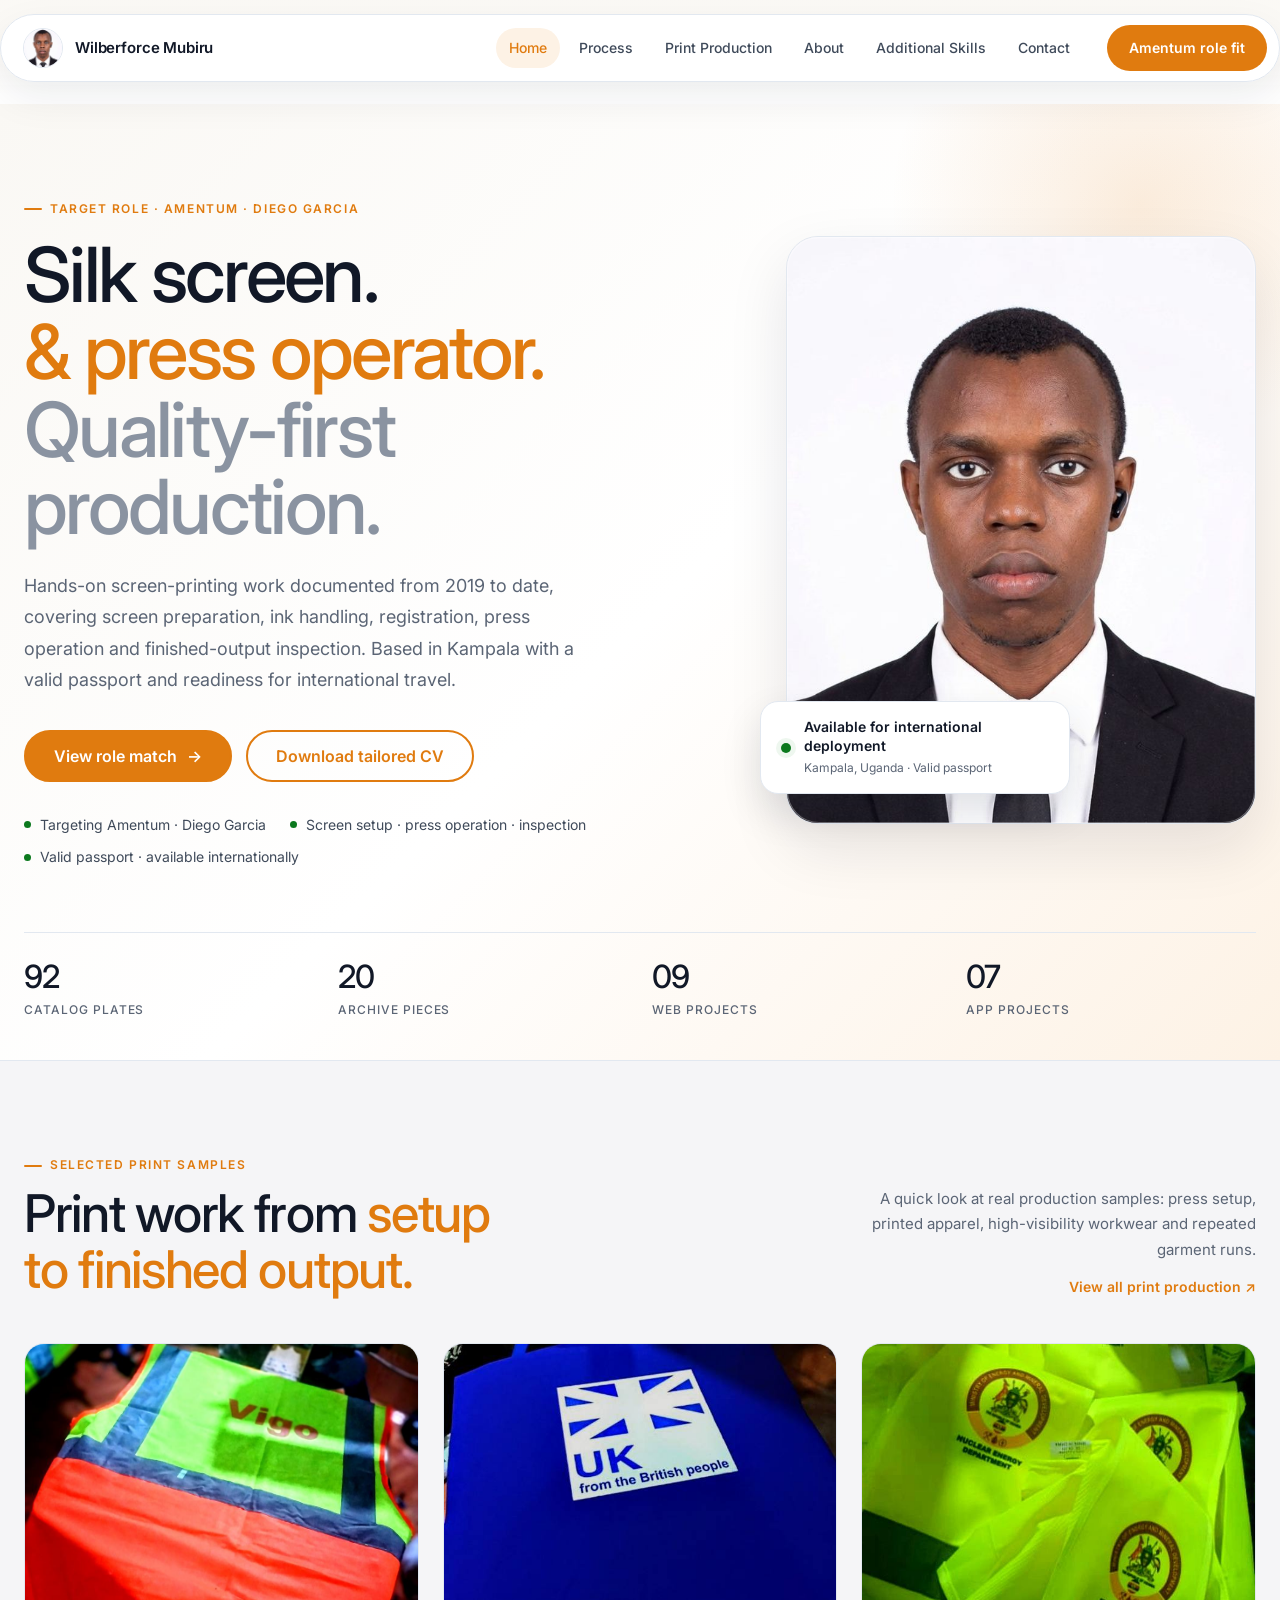
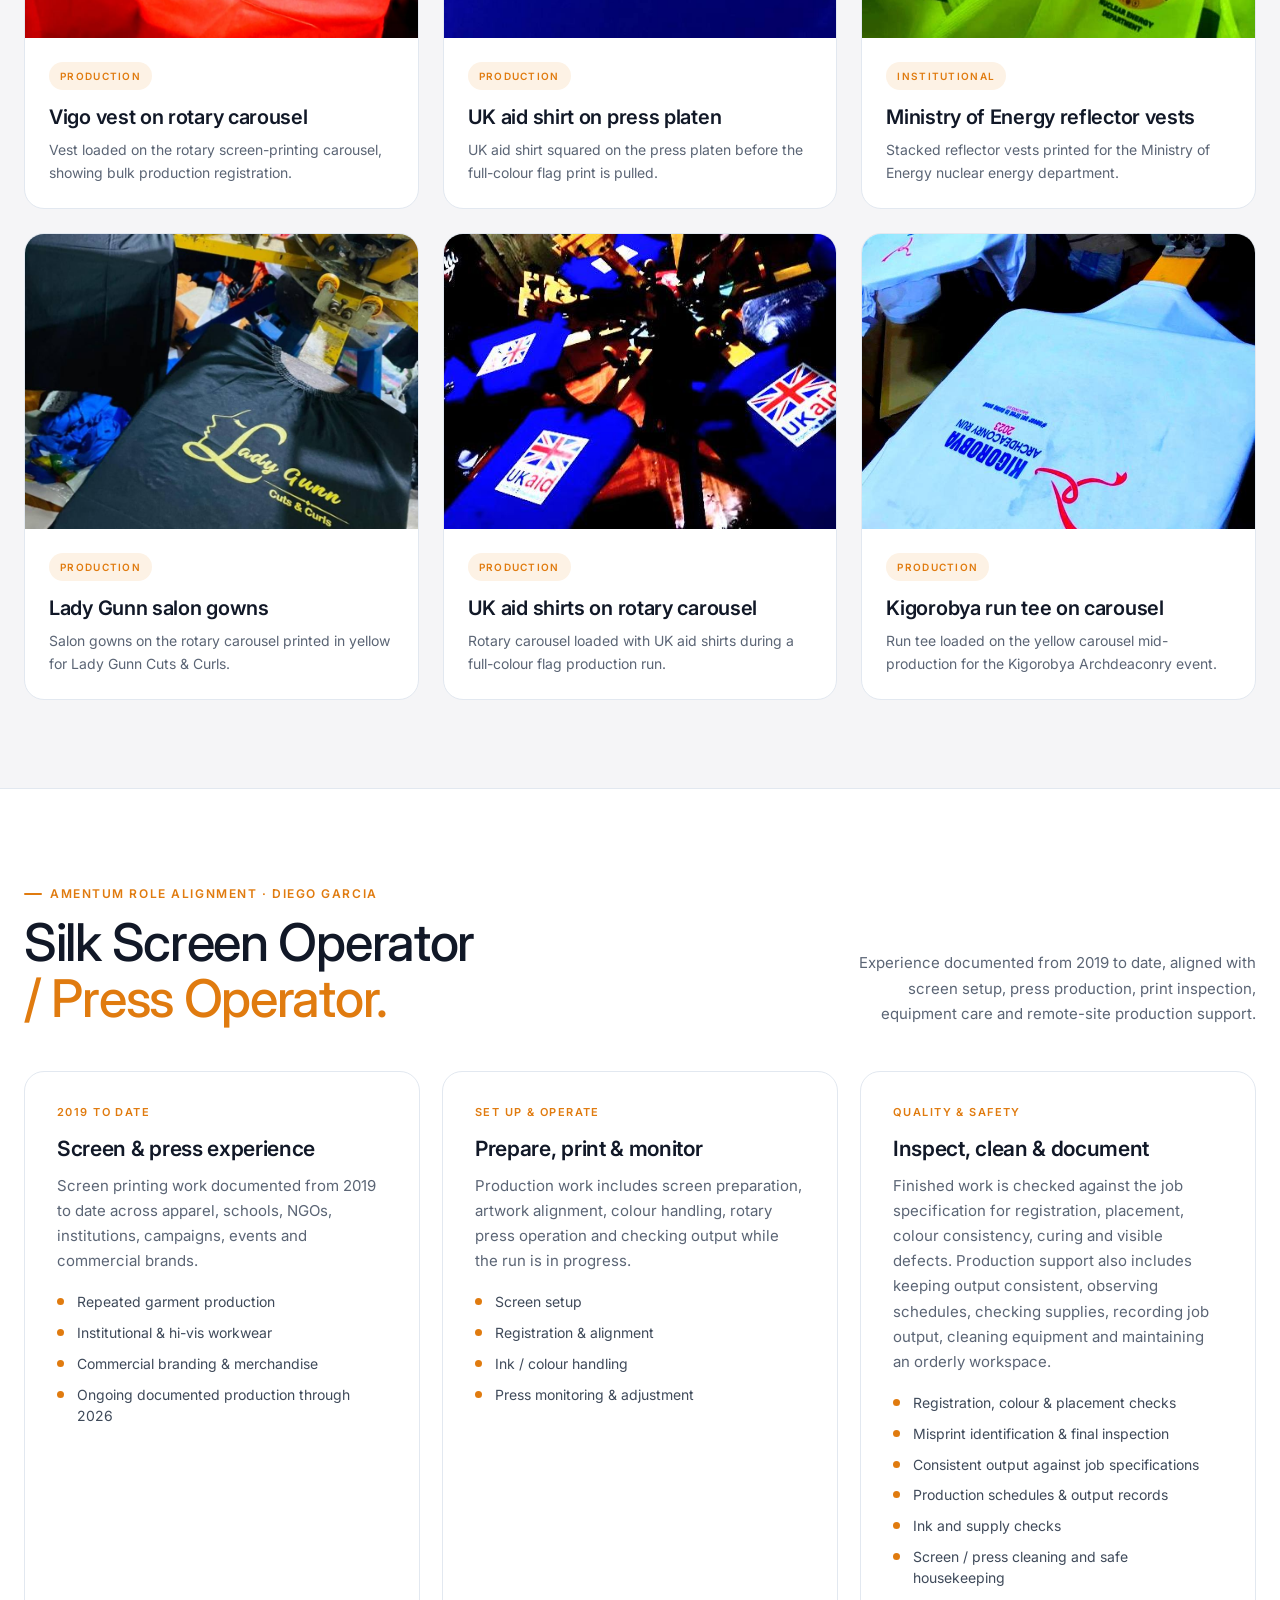
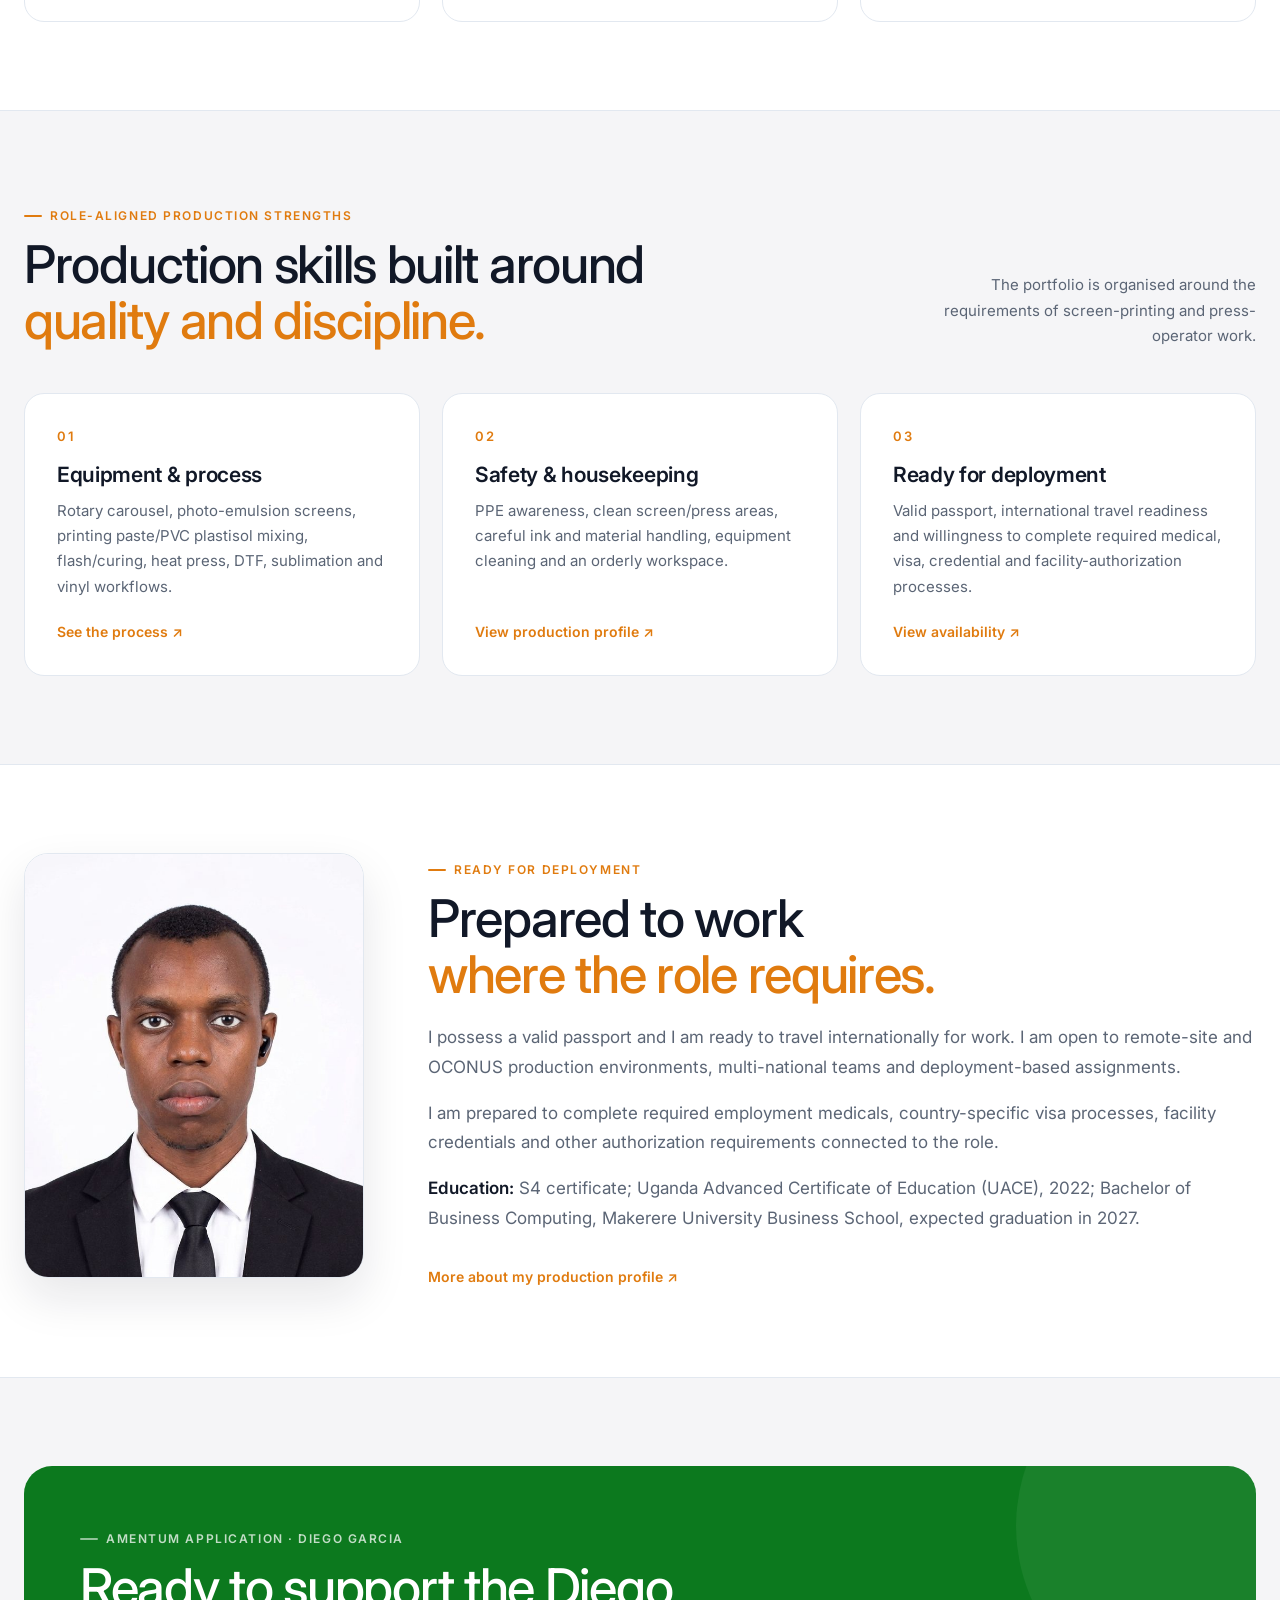
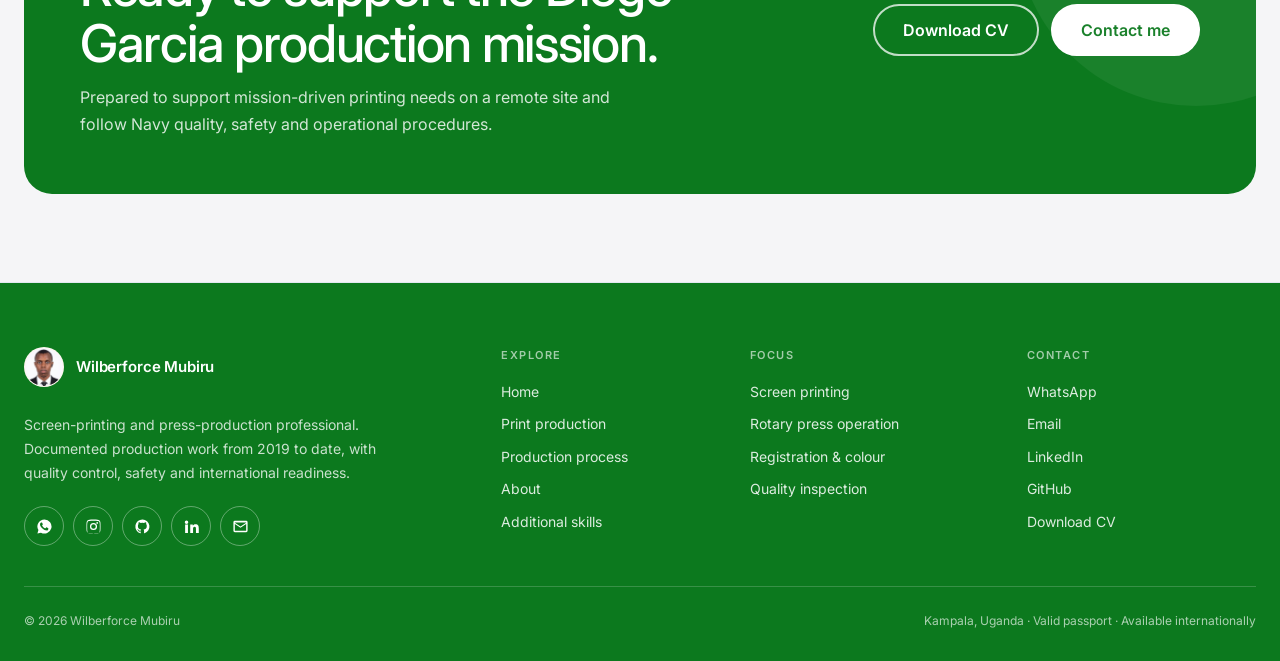
==== commit a2cd307c: "Merge remote gallery and Amentum content into editorial redesign Resolve conflicts by keeping the ne" ====
--- a/index.html
+++ b/index.html
@@ -12,15 +12,17 @@
 <link rel="stylesheet" href="assets/css/typography.css">
 </head>
 <body>
-<header class="topbar"><div class="shell nav"><a class="brand" href="index.html"><img class="mark" src="assets/img/profile.jpg" alt="Wilberforce Mubiru"><span>Wilberforce Mubiru</span></a><nav class="navlinks" id="site-menu" aria-label="Primary"><a href="index.html" class="active">Home</a><a href="graphics.html#process">Process</a><a href="graphics.html">Print Production</a><a href="about.html">About</a><a href="web-mobile.html">Additional Skills</a><a href="contact.html">Contact</a></nav><a class="navcta" href="contact.html">Available for work</a><button class="menu-toggle" type="button" aria-label="Toggle menu" aria-expanded="false" aria-controls="site-menu"><span></span><span></span><span></span></button></div></header>
+<header class="topbar"><div class="shell nav"><a class="brand" href="index.html"><img class="mark" src="assets/img/profile.jpg" alt="Wilberforce Mubiru"><span>Wilberforce Mubiru</span></a><nav class="navlinks" id="site-menu" aria-label="Primary"><a href="index.html" class="active">Home</a><a href="graphics.html#process">Process</a><a href="graphics.html">Print Production</a><a href="about.html">About</a><a href="web-mobile.html">Additional Skills</a><a href="contact.html">Contact</a></nav><a class="navcta" href="about.html#role-fit">Amentum role fit</a><button class="menu-toggle" type="button" aria-label="Toggle menu" aria-expanded="false" aria-controls="site-menu"><span></span><span></span><span></span></button></div></header>
 <main id="top">
-<section class="hero"><div class="shell"><div class="hero-grid"><div class="hero-copy"><div class="eyebrow">Kampala · Uganda · Valid passport · Ready for international travel</div><h1><span>Screen printing.</span><span class="orange">Press production.</span><span class="soft">&amp; quality control.</span></h1><p class="lede">Hands-on print production from screen setup and ink handling through registration, rotary press operation, monitoring, curing and finished-product inspection. I focus on accurate placement, consistent colour, dependable output and safe, orderly production.</p><div class="hero-actions"><a class="button primary" href="graphics.html#process">View production process <span aria-hidden="true">&rarr;</span></a><a class="button" href="Wilberforce_Mubiru_Print_Production_CV.html" download>Download CV</a></div><ul class="hero-points"><li>Documented production since 2019</li><li>Rotary press · registration · curing</li><li>Quality inspection on every run</li></ul></div><div class="hero-visual"><div class="hero-frame"><img class="hero-photo" src="assets/img/profile.jpg" alt="Portrait of Wilberforce Mubiru"></div><div class="hero-badge"><span class="badge-dot"></span><div><strong>Available for production roles</strong><span>Local &amp; international · Valid passport</span></div></div></div></div><div class="stats" id="stats"></div></div></section><section class="clients"><div class="shell"><p class="clients-label">Production work for schools, NGOs, institutions, campaigns and commercial brands</p></div><div class="marquee" aria-label="Selected clients and production work"><div class="marquee-track"><span>Ministry of Energy</span><span>CARE Uganda</span><span>Plan International</span><span>Busy Bee School</span><span>Gals Sports Betting</span><span>PLU</span><span>Mwalimu Junior School</span><span>Welo</span><span>Horeb Family</span><span>GSB Uganda</span><span aria-hidden="true">Ministry of Energy</span><span aria-hidden="true">CARE Uganda</span><span aria-hidden="true">Plan International</span><span aria-hidden="true">Busy Bee School</span><span aria-hidden="true">Gals Sports Betting</span><span aria-hidden="true">PLU</span><span aria-hidden="true">Mwalimu Junior School</span><span aria-hidden="true">Welo</span><span aria-hidden="true">Horeb Family</span><span aria-hidden="true">GSB Uganda</span></div></div></section>
-<section class="section"><div class="shell"><div class="section-head"><div><div class="eyebrow">Production experience</div><h2 class="serif">Documented press work from <span class="orange">2019 to date.</span></h2></div><div class="head-more"><p class="section-intro">This gives recruiters a direct view of the production period and the practical work behind it.</p></div></div><div class="cap-grid"><article class="cap"><span class="kicker">Experience</span><h3>Screen-printing production</h3><p>Screen printing work documented from 2019 to date across apparel, schools, NGOs, institutions, campaigns, events and commercial brands.</p><ul><li>Repeated garment production</li><li>Institutional &amp; hi-vis workwear</li><li>Commercial branding &amp; merchandise</li><li>Ongoing documented production through 2026</li></ul></article><article class="cap"><span class="kicker">Press workflow</span><h3>Set up, run &amp; monitor</h3><p>Production work includes screen preparation, artwork alignment, colour handling, rotary press operation and checking output while the run is in progress.</p><ul><li>Screen setup</li><li>Registration &amp; alignment</li><li>Ink / colour handling</li><li>Press monitoring &amp; adjustment</li></ul></article><article class="cap"><span class="kicker">Quality</span><h3>Inspect before release</h3><p>Finished work is checked for registration, placement, colour consistency, curing and visible defects before it is treated as complete.</p><ul><li>Registration checks</li><li>Colour consistency</li><li>Misprint identification</li><li>Final-product inspection</li></ul></article></div></div></section>
+<section class="hero"><div class="shell"><div class="hero-grid"><div class="hero-copy"><div class="eyebrow">Target role · Amentum · Diego Garcia</div><h1><span>Silk screen.</span><span class="orange">&amp; press operator.</span><span class="soft">Quality-first production.</span></h1><p class="lede">Hands-on screen-printing work documented from 2019 to date, covering screen preparation, ink handling, registration, press operation and finished-output inspection. Based in Kampala with a valid passport and readiness for international travel.</p><div class="hero-actions"><a class="button primary" href="about.html#role-fit">View role match <span aria-hidden="true">&rarr;</span></a><a class="button" href="Wilberforce_Mubiru_Print_Production_CV.html" download>Download tailored CV</a></div><ul class="hero-points"><li>Targeting Amentum · Diego Garcia</li><li>Screen setup · press operation · inspection</li><li>Valid passport · available internationally</li></ul></div><div class="hero-visual"><div class="hero-frame"><img class="hero-photo" src="assets/img/profile.jpg" alt="Portrait of Wilberforce Mubiru"></div><div class="hero-badge"><span class="badge-dot"></span><div><strong>Available for international deployment</strong><span>Kampala, Uganda · Valid passport</span></div></div></div></div><div class="stats" id="stats"></div></div></section>
+<section class="section"><div class="shell"><div class="section-head"><div><div class="eyebrow">Selected print samples</div><h2 class="serif">Print work from <span class="orange">setup to finished output.</span></h2></div><div class="head-more"><p class="section-intro">A quick look at real production samples: press setup, printed apparel, high-visibility workwear and repeated garment runs.</p><a class="head-link" href="graphics.html">View all print production ↗</a></div></div><div class="grid" id="featured-graphics"></div></div></section>
+<section class="section"><div class="shell"><div class="section-head"><div><div class="eyebrow">Amentum role alignment · Diego Garcia</div><h2 class="serif">Silk Screen Operator <span class="orange">/ Press Operator.</span></h2></div><div class="head-more"><p class="section-intro">Experience documented from 2019 to date, aligned with screen setup, press production, print inspection, equipment care and remote-site production support.</p></div></div><div class="cap-grid"><article class="cap"><span class="kicker">2019 to date</span><h3>Screen &amp; press experience</h3><p>Screen printing work documented from 2019 to date across apparel, schools, NGOs, institutions, campaigns, events and commercial brands.</p><ul><li>Repeated garment production</li><li>Institutional &amp; hi-vis workwear</li><li>Commercial branding &amp; merchandise</li><li>Ongoing documented production through 2026</li></ul></article><article class="cap"><span class="kicker">Set up &amp; operate</span><h3>Prepare, print &amp; monitor</h3><p>Production work includes screen preparation, artwork alignment, colour handling, rotary press operation and checking output while the run is in progress.</p><ul><li>Screen setup</li><li>Registration &amp; alignment</li><li>Ink / colour handling</li><li>Press monitoring &amp; adjustment</li></ul></article><article class="cap"><span class="kicker">Quality &amp; safety</span><h3>Inspect, clean &amp; document</h3><p>Finished work is checked against the job specification for registration, placement, colour consistency, curing and visible defects. Production support also includes keeping output consistent, observing schedules, checking supplies, recording job output, cleaning equipment and maintaining an orderly workspace.</p><ul><li>Registration, colour &amp; placement checks</li><li>Misprint identification &amp; final inspection</li><li>Consistent output against job specifications</li><li>Production schedules &amp; output records</li><li>Ink and supply checks</li><li>Screen / press cleaning and safe housekeeping</li></ul></article></div></div></section>
 <section class="section"><div class="shell"><div class="section-head"><div><div class="eyebrow">Role-aligned production strengths</div><h2 class="serif">Production skills built around <span class="orange">quality and discipline.</span></h2></div><div class="head-more"><p class="section-intro">The portfolio is organised around the requirements of screen-printing and press-operator work.</p></div></div><div class="disciplines"><a class="discipline" href="graphics.html#process"><span class="num">01</span><h3>Equipment &amp; process</h3><p>Rotary carousel, photo-emulsion screens, printing paste/PVC plastisol mixing, flash/curing, heat press, DTF, sublimation and vinyl workflows.</p><span class="more">See the process ↗</span></a><a class="discipline" href="about.html"><span class="num">02</span><h3>Safety &amp; housekeeping</h3><p>PPE awareness, clean screen/press areas, careful ink and material handling, equipment cleaning and an orderly workspace.</p><span class="more">View production profile ↗</span></a><a class="discipline" href="contact.html"><span class="num">03</span><h3>Ready for deployment</h3><p>Valid passport, international travel readiness and willingness to complete required medical, visa, credential and facility-authorization processes.</p><span class="more">View availability ↗</span></a></div></div></section>
-<section class="section"><div class="shell"><div class="section-head"><div><div class="eyebrow">Latest print-production work</div><h2 class="serif">Work that <span class="orange">prints right.</span></h2></div><div class="head-more"><p class="section-intro">Recent apparel, campaign, institutional, packaging and production work showing both design preparation and finished print output.</p><a class="head-link" href="graphics.html">View all print production ↗</a></div></div><div class="grid" id="featured-graphics"></div></div></section>
-<section class="section"><div class="shell"><div class="section-head"><div><div class="eyebrow">Additional skills</div><h2 class="serif">Technical skills that support <span class="orange">production work.</span></h2></div><div class="head-more"><p class="section-intro">Design and computing skills are kept as secondary strengths: useful for production artwork, file preparation, documentation and learning technical systems.</p><a class="head-link" href="web-mobile.html">View additional skills ↗</a></div></div><div class="grid" id="featured-web"></div></div></section>
-<section class="section"><div class="shell about"><div><img class="about-photo" src="assets/img/profile.jpg" alt="Wilberforce Mubiru portrait"></div><div><div class="eyebrow">Ready for deployment</div><h2 class="serif">Prepared to work <span class="orange">where the role requires.</span></h2><p class="about-copy">I possess a valid passport and I am ready to travel internationally for work. I am open to remote-site and OCONUS production environments, multi-national teams and deployment-based assignments.</p><p class="about-copy">I am prepared to complete required employment medicals, country-specific visa processes, facility credentials and other authorization requirements connected to the role.</p><a class="head-link" href="about.html" style="display:inline-block;margin-top:16px">More about my production profile ↗</a></div></div></section>
-<section class="section"><div class="shell"><div class="faq-centered"><div class="eyebrow">Frequently asked questions</div><h2 class="serif">Common questions about my production work.</h2><p class="section-intro">Practical answers for recruiters and production teams reviewing my experience.</p></div><div class="faq"><details class="faq-item"><summary>What production experience do you have?<span class="faq-plus" aria-hidden="true"></span></summary><div class="faq-answer">I have documented screen-printing and press-production work from 2019 to date. The portfolio covers apparel, school wear, NGO and campaign materials, institutional workwear, branded merchandise, bags and commercial print jobs.</div></details><details class="faq-item"><summary>Which equipment and processes do you work with?<span class="faq-plus" aria-hidden="true"></span></summary><div class="faq-answer">Rotary carousel screen printing, photo-emulsion screens, printing paste and PVC plastisol colour mixing, flash curing, heat press, DTF, sublimation and vinyl-supported production.</div></details><details class="faq-item"><summary>How do you approach quality control?<span class="faq-plus" aria-hidden="true"></span></summary><div class="faq-answer">I check registration and placement, colour consistency, curing and visible defects during the run and before release. Repeat jobs are checked against the approved sample so output stays consistent.</div></details><details class="faq-item"><summary>Can you work internationally?<span class="faq-plus" aria-hidden="true"></span></summary><div class="faq-answer">Yes. I hold a valid passport and am ready to travel for work, including remote-site and OCONUS production environments. I am prepared to complete required medicals, visas, credentials and facility authorisation.</div></details><details class="faq-item"><summary>What roles are you looking for?<span class="faq-plus" aria-hidden="true"></span></summary><div class="faq-answer">Screen-printing and press-operation roles, plus related production work involving artwork preparation, registration, ink handling, curing and final inspection.</div></details><details class="faq-item"><summary>How can we get started?<span class="faq-plus" aria-hidden="true"></span></summary><div class="faq-answer">Contact me on WhatsApp or email with the role, location and production requirements. My CV and production portfolio are available to download, and I am happy to discuss availability.</div></details></div></div></section><section class="section"><div class="shell"><div class="cta"><div><div class="eyebrow">Available for screen-printing / press roles</div><h2 class="serif">Ready to support a production team.</h2><p>Open to print-production opportunities locally or internationally, including remote-site and deployment-based work.</p></div><div class="cta-actions"><a class="button ghost" href="Wilberforce_Mubiru_Print_Production_CV.html" download>Download CV</a><a class="button primary" href="contact.html">Contact me</a></div></div></div></section>
+
+
+<section class="section"><div class="shell about"><div><img class="about-photo" src="assets/img/profile.jpg" alt="Wilberforce Mubiru portrait"></div><div><div class="eyebrow">Ready for deployment</div><h2 class="serif">Prepared to work <span class="orange">where the role requires.</span></h2><p class="about-copy">I possess a valid passport and I am ready to travel internationally for work. I am open to remote-site and OCONUS production environments, multi-national teams and deployment-based assignments.</p><p class="about-copy">I am prepared to complete required employment medicals, country-specific visa processes, facility credentials and other authorization requirements connected to the role.</p>
+<p class="about-copy"><strong>Education:</strong> S4 certificate; Uganda Advanced Certificate of Education (UACE), 2022; Bachelor of Business Computing, Makerere University Business School, expected graduation in 2027.</p><a class="head-link" href="about.html" style="display:inline-block;margin-top:16px">More about my production profile ↗</a></div></div></section>
+<section class="section"><div class="shell"><div class="cta"><div><div class="eyebrow">Amentum application · Diego Garcia</div><h2 class="serif">Ready to support the Diego Garcia production mission.</h2><p>Prepared to support mission-driven printing needs on a remote site and follow Navy quality, safety and operational procedures.</p></div><div class="cta-actions"><a class="button ghost" href="Wilberforce_Mubiru_Print_Production_CV.html" download>Download CV</a><a class="button primary" href="contact.html">Contact me</a></div></div></div></section>
 </main>
 <footer class="site-footer"><div class="shell"><div class="foot-main"><div class="foot-brand"><a class="brand" href="index.html"><img class="mark" src="assets/img/profile.jpg" alt="Wilberforce Mubiru"><span>Wilberforce Mubiru</span></a><p>Screen-printing and press-production professional. Documented production work from 2019 to date, with quality control, safety and international readiness.</p><div class="socials" id="socials"></div></div><div class="foot-col"><h3>Explore</h3><a href="index.html">Home</a><a href="graphics.html">Print production</a><a href="graphics.html#process">Production process</a><a href="about.html">About</a><a href="web-mobile.html">Additional skills</a></div><div class="foot-col"><h3>Focus</h3><span>Screen printing</span><span>Rotary press operation</span><span>Registration &amp; colour</span><span>Quality inspection</span></div><div class="foot-col"><h3>Contact</h3><a href="https://wa.me/256755943973" target="_blank" rel="noopener">WhatsApp</a><a href="mailto:wilberofficial2001@gmail.com">Email</a><a href="https://www.linkedin.com/in/wilberforce-mubiru-217b49211/" target="_blank" rel="noopener">LinkedIn</a><a href="https://github.com/Wilberforcedev" target="_blank" rel="noopener">GitHub</a><a href="Wilberforce_Mubiru_Print_Production_CV.html" download>Download CV</a></div></div><div class="foot-bottom"><div>© <span id="year"></span> Wilberforce Mubiru</div><div>Kampala, Uganda · Valid passport · Available internationally</div></div></div></footer>
 <script src="assets/js/data.js"></script>
--- a/assets/css/site.css
+++ b/assets/css/site.css
@@ -580,3 +580,97 @@
   .faq-item summary{padding:18px 20px;font-size:16px}
   .faq-answer{padding:0 20px 20px}
 }
+
+/* ---------- Project search, filters and image previews ---------- */
+.gallery-tools{display:flex;align-items:flex-end;justify-content:space-between;gap:24px;flex-wrap:wrap;margin:0 0 20px}
+.gallery-search{display:grid;gap:8px;min-width:min(100%,340px);color:var(--muted);font-size:11px;font-weight:600;letter-spacing:.12em;text-transform:uppercase}
+.gallery-search input{
+  width:min(100%,420px);
+  min-height:50px;
+  padding:0 20px;
+  border:1px solid var(--line);
+  border-radius:999px;
+  background:#fff;
+  color:var(--ink);
+  font:inherit;
+  font-size:15px;
+  letter-spacing:0;
+  text-transform:none;
+  outline:none;
+  transition:border-color .2s,box-shadow .2s;
+}
+.gallery-search input::placeholder{color:#8a93a1}
+.gallery-search input:focus{border-color:var(--orange);box-shadow:0 0 0 4px rgba(224,123,15,.14)}
+.project-count{margin:0;color:var(--muted);font-size:13px}
+.filter{display:inline-flex;align-items:center;gap:8px}
+.filter-count{display:inline-grid;place-items:center;min-width:22px;height:22px;padding:0 6px;border-radius:99px;background:var(--panel);color:var(--muted);font-size:10px;font-weight:600}
+.filter.active .filter-count{background:rgba(255,255,255,.22);color:#fff}
+.project-preview{position:relative;display:block;width:100%;height:100%;padding:0;border:0;background:transparent;cursor:zoom-in;text-align:left}
+.project-preview img{width:100%;height:100%;object-fit:cover;display:block;transition:transform .35s}
+.project-preview span{
+  position:absolute;
+  right:12px;
+  bottom:12px;
+  padding:7px 12px;
+  border:1px solid rgba(255,255,255,.4);
+  border-radius:999px;
+  background:rgba(17,24,39,.78);
+  backdrop-filter:blur(6px);
+  color:#fff;
+  font-size:10px;
+  font-weight:600;
+  letter-spacing:.06em;
+  text-transform:uppercase;
+  opacity:.95;
+}
+.project-preview:hover img{transform:scale(1.04)}
+.project-preview:focus-visible{outline:3px solid var(--orange);outline-offset:-3px}
+.project-empty{padding:36px;border:1px dashed #c8d1dc;border-radius:20px;background:#fff;color:var(--muted);text-align:center;font-size:15px}
+.project-lightbox{
+  width:min(94vw,1120px);
+  max-width:none;
+  max-height:92vh;
+  padding:0;
+  border:1px solid var(--line);
+  border-radius:24px;
+  background:#fff;
+  color:var(--ink);
+  overflow:auto;
+  box-shadow:0 40px 100px rgba(0,0,0,.35);
+}
+.project-lightbox::backdrop{background:rgba(17,24,39,.82);backdrop-filter:blur(6px)}
+.project-lightbox-frame{position:relative;padding:18px}
+.project-lightbox img{display:block;width:100%;height:min(72vh,760px);object-fit:contain;background:var(--panel);border-radius:14px}
+.project-lightbox-close{
+  position:absolute;
+  z-index:1;
+  top:28px;
+  right:28px;
+  display:inline-flex;
+  align-items:center;
+  gap:8px;
+  padding:9px 15px;
+  border:1px solid var(--line);
+  border-radius:999px;
+  background:rgba(255,255,255,.94);
+  color:var(--ink);
+  font-size:13px;
+  font-weight:600;
+  cursor:pointer;
+}
+.project-lightbox-close:hover{border-color:var(--orange);color:var(--orange)}
+.project-lightbox-close span{font-size:18px;line-height:1}
+.project-lightbox-caption{display:flex;align-items:baseline;justify-content:space-between;gap:16px;padding:14px 4px 2px}
+.project-lightbox-caption h3{margin:0;font-size:18px;font-weight:600;letter-spacing:-.01em}
+.project-lightbox-caption p{margin:0;color:var(--muted);font-size:13px;text-align:right}
+@media (max-width:680px){
+  .gallery-tools{align-items:stretch;gap:16px}
+  .gallery-search{min-width:100%}
+  .gallery-search input{width:100%}
+  .project-lightbox{width:100vw;max-height:94vh;border-radius:18px}
+  .project-lightbox-frame{padding:10px}
+  .project-lightbox img{height:68vh}
+  .project-lightbox-caption{display:block;padding:10px 2px}
+  .project-lightbox-caption p{margin-top:4px;text-align:left}
+  .project-lightbox-close{top:18px;right:18px}
+}
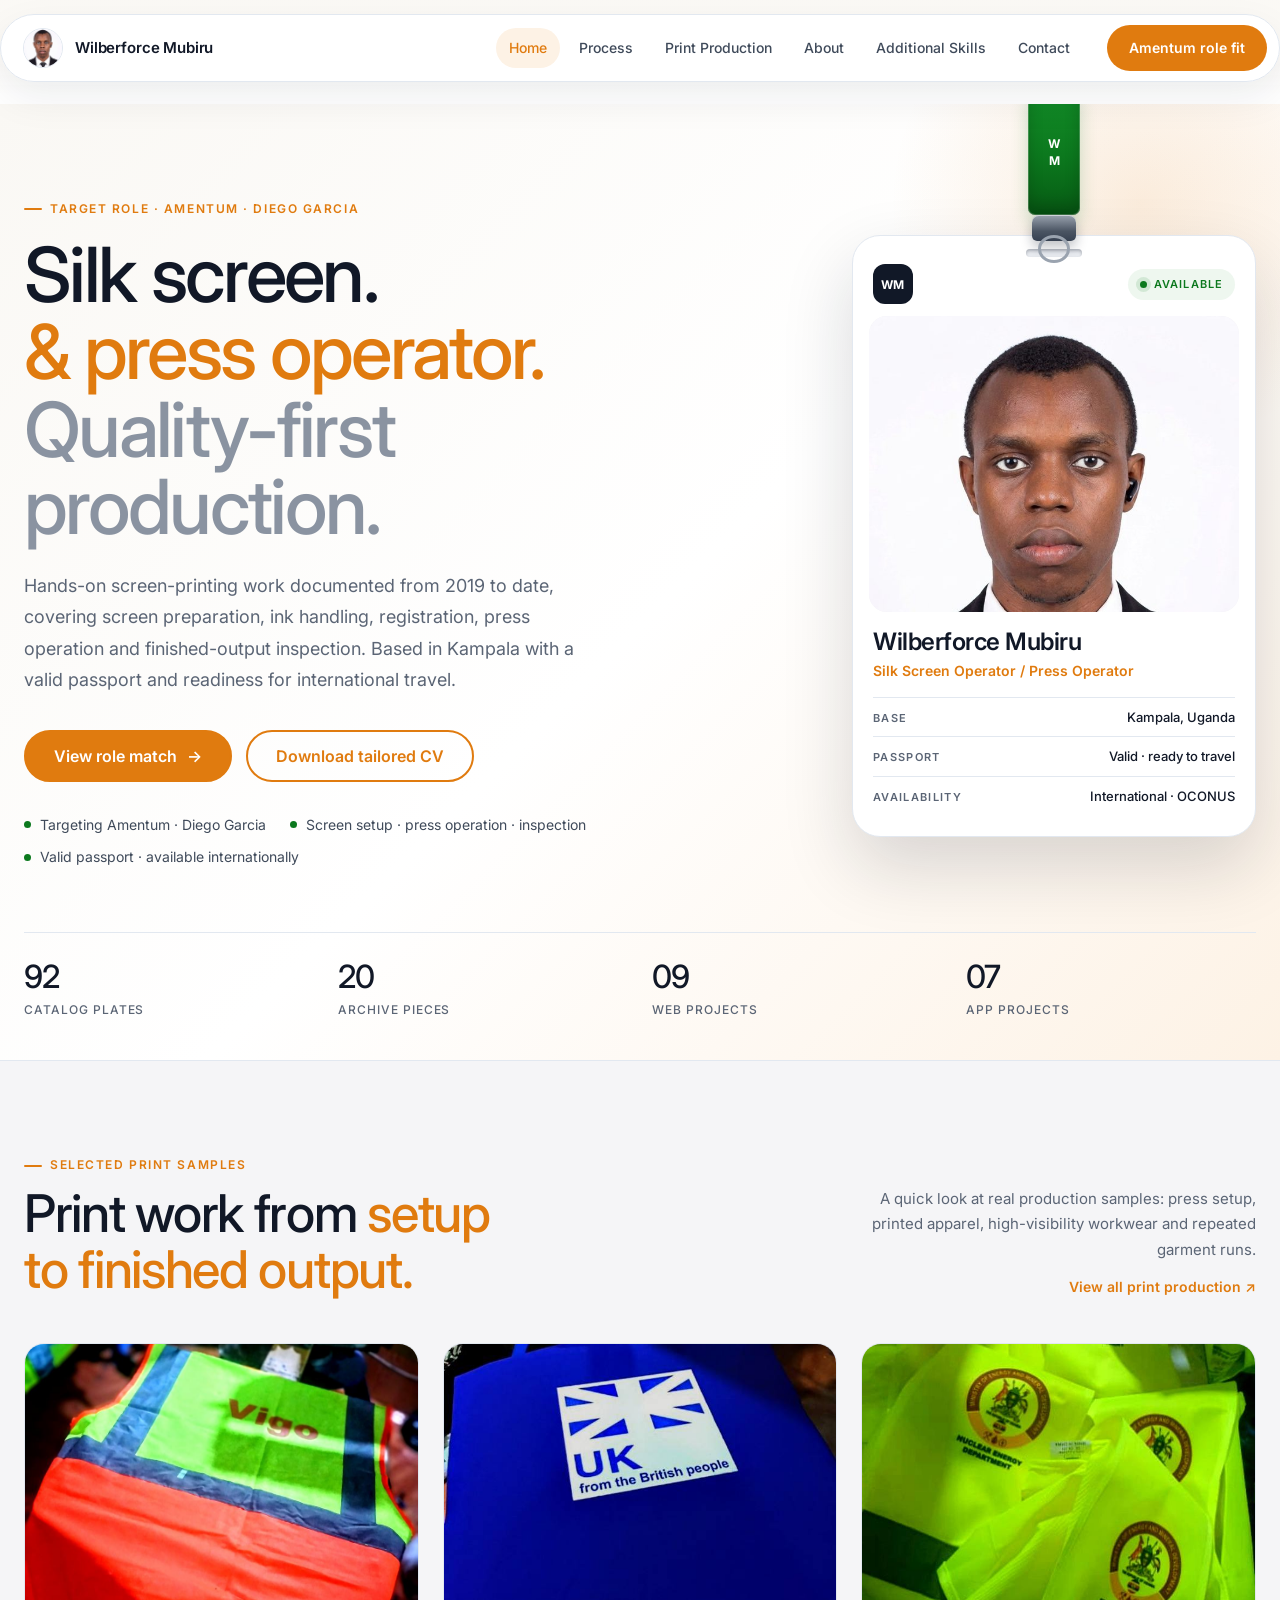
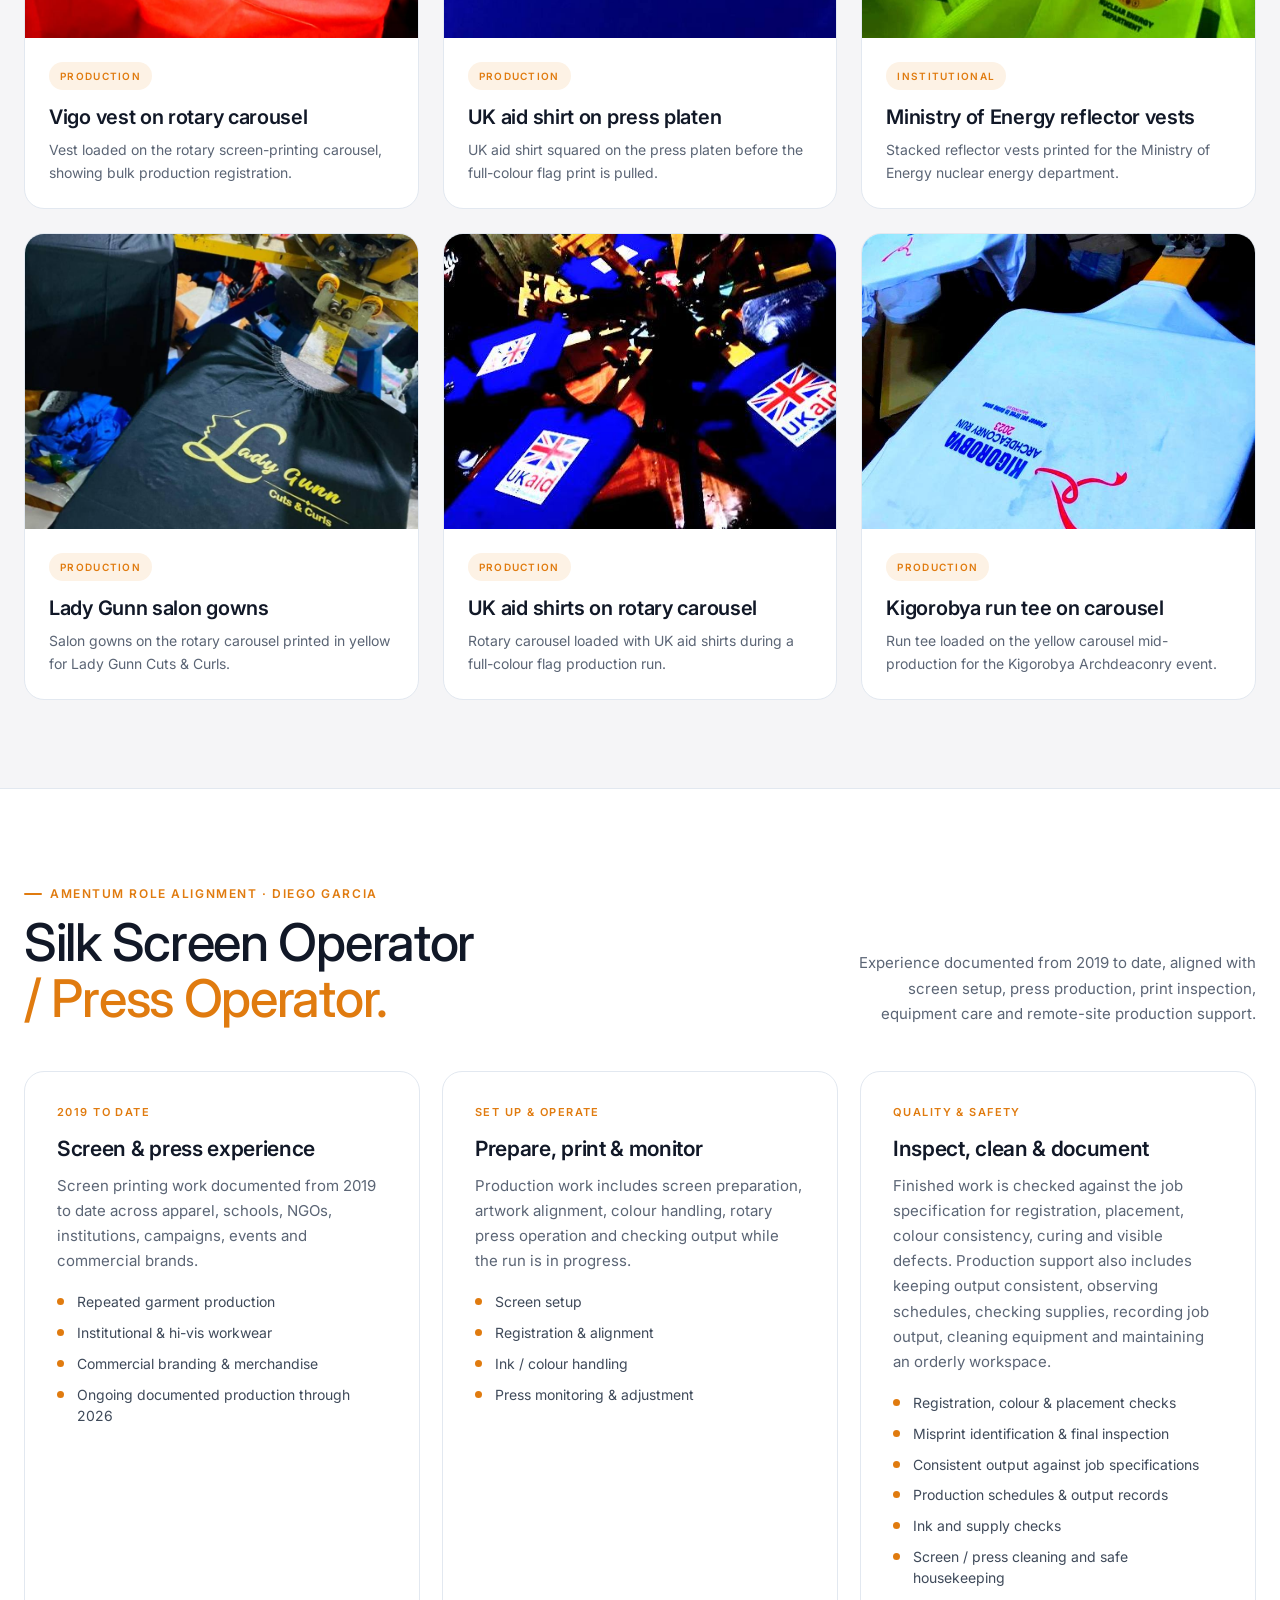
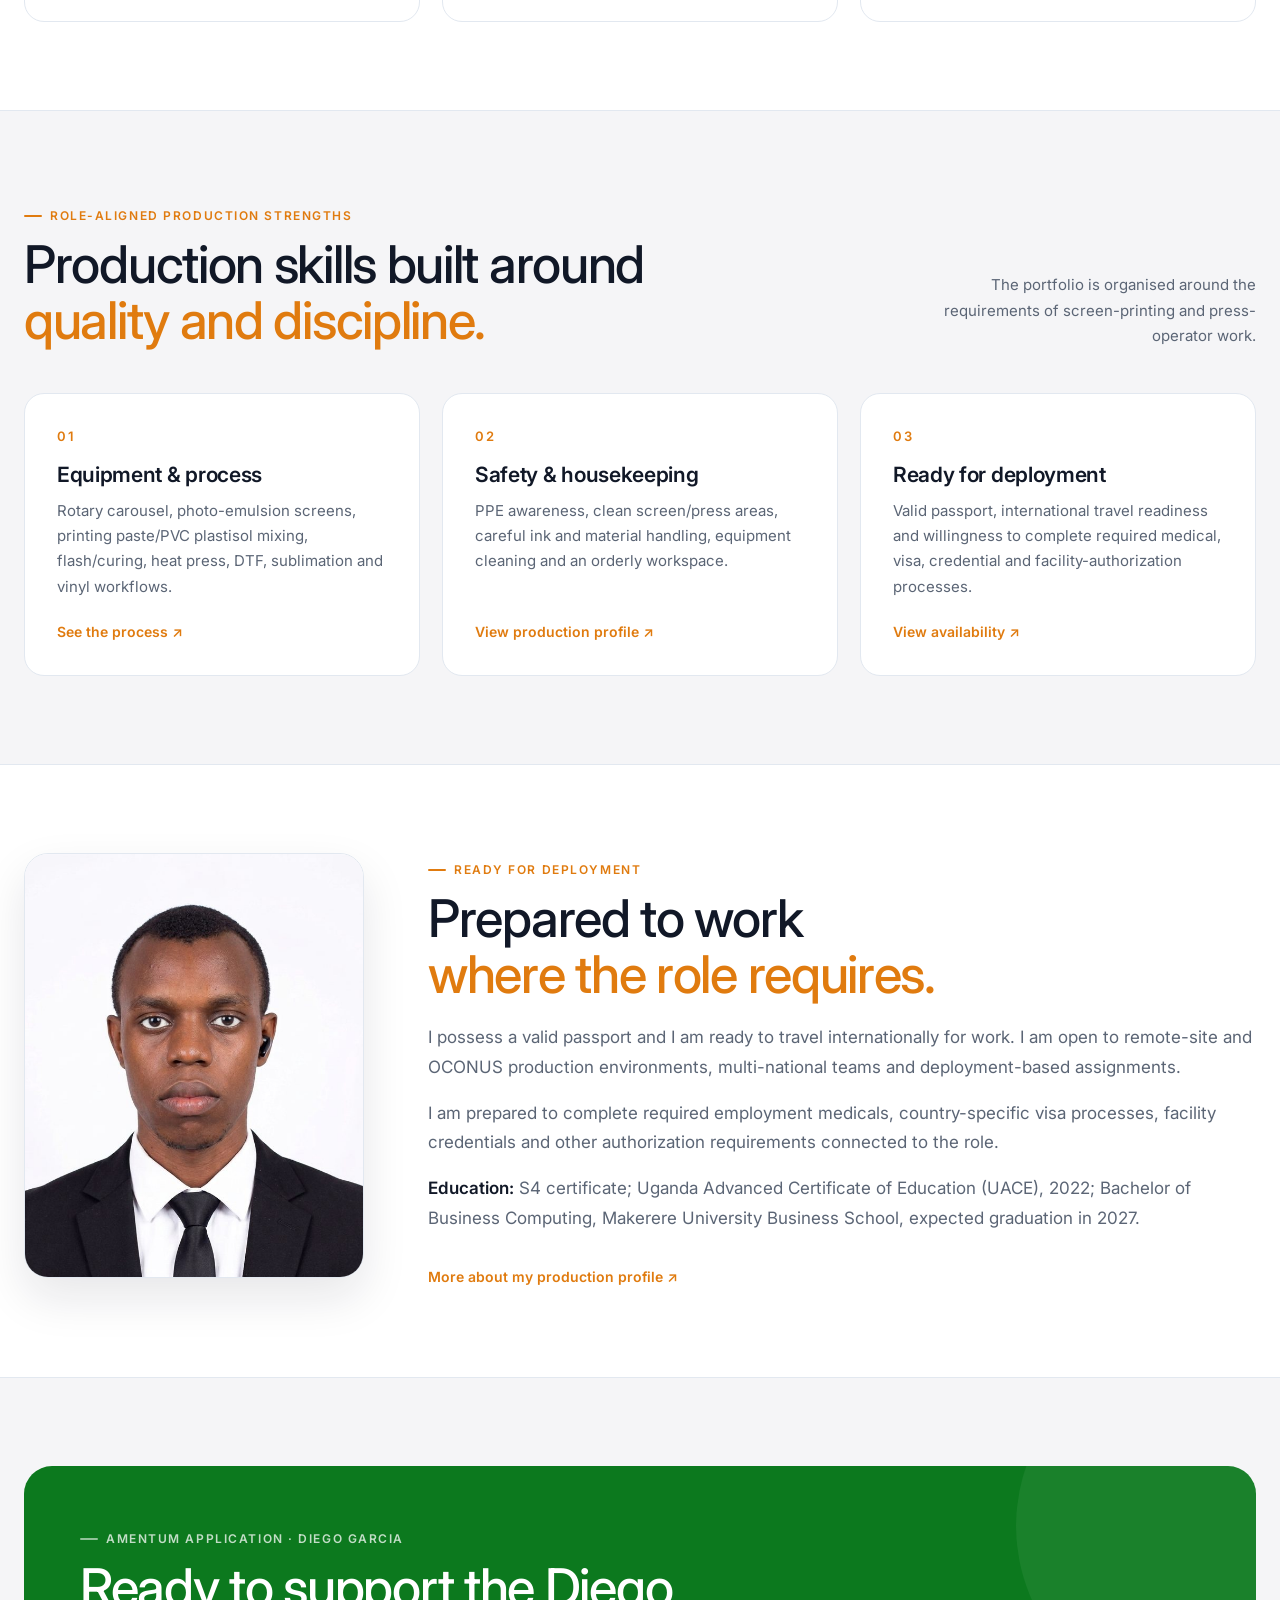
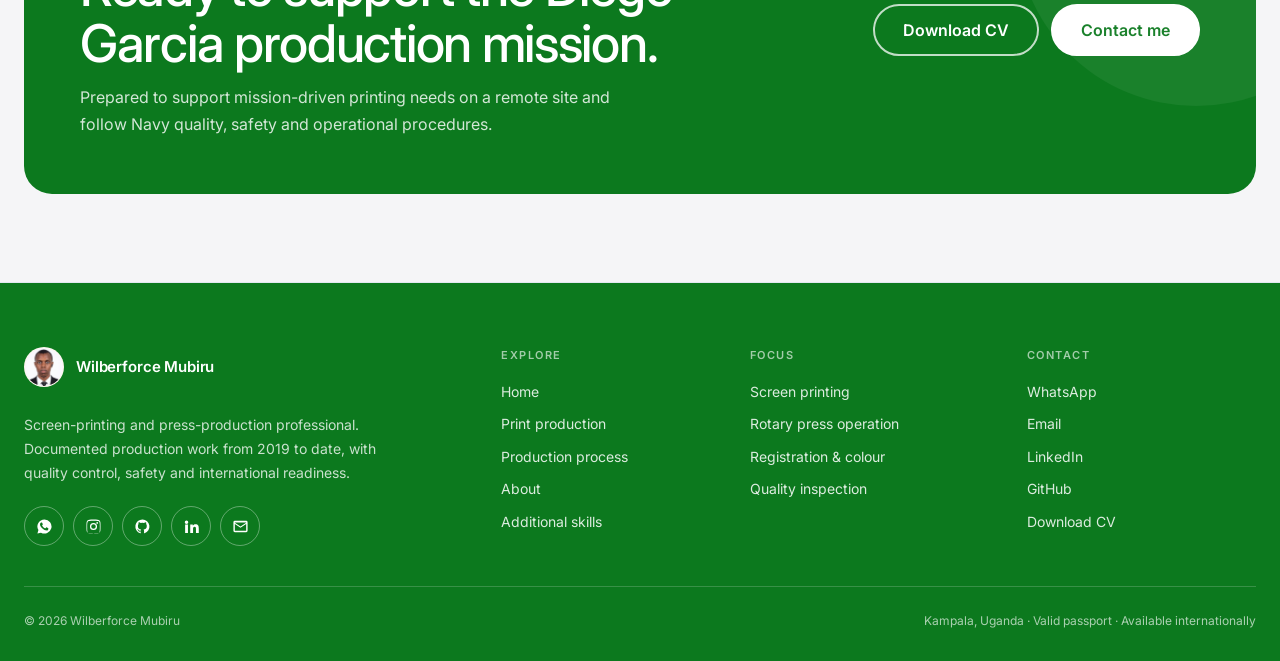
==== commit ea437037: "Add hanging lanyard ID badge to hero Replace the plain portrait frame with a Global Assembly-style b" ====
--- a/index.html
+++ b/index.html
@@ -14,7 +14,7 @@
 <body>
 <header class="topbar"><div class="shell nav"><a class="brand" href="index.html"><img class="mark" src="assets/img/profile.jpg" alt="Wilberforce Mubiru"><span>Wilberforce Mubiru</span></a><nav class="navlinks" id="site-menu" aria-label="Primary"><a href="index.html" class="active">Home</a><a href="graphics.html#process">Process</a><a href="graphics.html">Print Production</a><a href="about.html">About</a><a href="web-mobile.html">Additional Skills</a><a href="contact.html">Contact</a></nav><a class="navcta" href="about.html#role-fit">Amentum role fit</a><button class="menu-toggle" type="button" aria-label="Toggle menu" aria-expanded="false" aria-controls="site-menu"><span></span><span></span><span></span></button></div></header>
 <main id="top">
-<section class="hero"><div class="shell"><div class="hero-grid"><div class="hero-copy"><div class="eyebrow">Target role · Amentum · Diego Garcia</div><h1><span>Silk screen.</span><span class="orange">&amp; press operator.</span><span class="soft">Quality-first production.</span></h1><p class="lede">Hands-on screen-printing work documented from 2019 to date, covering screen preparation, ink handling, registration, press operation and finished-output inspection. Based in Kampala with a valid passport and readiness for international travel.</p><div class="hero-actions"><a class="button primary" href="about.html#role-fit">View role match <span aria-hidden="true">&rarr;</span></a><a class="button" href="Wilberforce_Mubiru_Print_Production_CV.html" download>Download tailored CV</a></div><ul class="hero-points"><li>Targeting Amentum · Diego Garcia</li><li>Screen setup · press operation · inspection</li><li>Valid passport · available internationally</li></ul></div><div class="hero-visual"><div class="hero-frame"><img class="hero-photo" src="assets/img/profile.jpg" alt="Portrait of Wilberforce Mubiru"></div><div class="hero-badge"><span class="badge-dot"></span><div><strong>Available for international deployment</strong><span>Kampala, Uganda · Valid passport</span></div></div></div></div><div class="stats" id="stats"></div></div></section>
+<section class="hero"><div class="shell"><div class="hero-grid"><div class="hero-copy"><div class="eyebrow">Target role · Amentum · Diego Garcia</div><h1><span>Silk screen.</span><span class="orange">&amp; press operator.</span><span class="soft">Quality-first production.</span></h1><p class="lede">Hands-on screen-printing work documented from 2019 to date, covering screen preparation, ink handling, registration, press operation and finished-output inspection. Based in Kampala with a valid passport and readiness for international travel.</p><div class="hero-actions"><a class="button primary" href="about.html#role-fit">View role match <span aria-hidden="true">&rarr;</span></a><a class="button" href="Wilberforce_Mubiru_Print_Production_CV.html" download>Download tailored CV</a></div><ul class="hero-points"><li>Targeting Amentum · Diego Garcia</li><li>Screen setup · press operation · inspection</li><li>Valid passport · available internationally</li></ul></div><div class="hero-visual"><div class="lanyard" aria-hidden="true"><span class="lanyard-strap">WM</span><span class="lanyard-clip"></span></div><article class="id-card"><div class="id-card-head"><span class="id-brand">WM</span><span class="id-tag"><span class="status-dot"></span>Available</span></div><div class="id-photo-wrap"><img class="id-photo" src="assets/img/profile.jpg" alt="Portrait of Wilberforce Mubiru" width="640" height="800"></div><div class="id-body"><h2 class="id-name">Wilberforce Mubiru</h2><p class="id-role">Silk Screen Operator / Press Operator</p><dl class="id-meta"><div><dt>Base</dt><dd>Kampala, Uganda</dd></div><div><dt>Passport</dt><dd>Valid · ready to travel</dd></div><div><dt>Availability</dt><dd>International · OCONUS</dd></div></dl></div></article></div></div><div class="stats" id="stats"></div></div></section>
 <section class="section"><div class="shell"><div class="section-head"><div><div class="eyebrow">Selected print samples</div><h2 class="serif">Print work from <span class="orange">setup to finished output.</span></h2></div><div class="head-more"><p class="section-intro">A quick look at real production samples: press setup, printed apparel, high-visibility workwear and repeated garment runs.</p><a class="head-link" href="graphics.html">View all print production ↗</a></div></div><div class="grid" id="featured-graphics"></div></div></section>
 <section class="section"><div class="shell"><div class="section-head"><div><div class="eyebrow">Amentum role alignment · Diego Garcia</div><h2 class="serif">Silk Screen Operator <span class="orange">/ Press Operator.</span></h2></div><div class="head-more"><p class="section-intro">Experience documented from 2019 to date, aligned with screen setup, press production, print inspection, equipment care and remote-site production support.</p></div></div><div class="cap-grid"><article class="cap"><span class="kicker">2019 to date</span><h3>Screen &amp; press experience</h3><p>Screen printing work documented from 2019 to date across apparel, schools, NGOs, institutions, campaigns, events and commercial brands.</p><ul><li>Repeated garment production</li><li>Institutional &amp; hi-vis workwear</li><li>Commercial branding &amp; merchandise</li><li>Ongoing documented production through 2026</li></ul></article><article class="cap"><span class="kicker">Set up &amp; operate</span><h3>Prepare, print &amp; monitor</h3><p>Production work includes screen preparation, artwork alignment, colour handling, rotary press operation and checking output while the run is in progress.</p><ul><li>Screen setup</li><li>Registration &amp; alignment</li><li>Ink / colour handling</li><li>Press monitoring &amp; adjustment</li></ul></article><article class="cap"><span class="kicker">Quality &amp; safety</span><h3>Inspect, clean &amp; document</h3><p>Finished work is checked against the job specification for registration, placement, colour consistency, curing and visible defects. Production support also includes keeping output consistent, observing schedules, checking supplies, recording job output, cleaning equipment and maintaining an orderly workspace.</p><ul><li>Registration, colour &amp; placement checks</li><li>Misprint identification &amp; final inspection</li><li>Consistent output against job specifications</li><li>Production schedules &amp; output records</li><li>Ink and supply checks</li><li>Screen / press cleaning and safe housekeeping</li></ul></article></div></div></section>
 <section class="section"><div class="shell"><div class="section-head"><div><div class="eyebrow">Role-aligned production strengths</div><h2 class="serif">Production skills built around <span class="orange">quality and discipline.</span></h2></div><div class="head-more"><p class="section-intro">The portfolio is organised around the requirements of screen-printing and press-operator work.</p></div></div><div class="disciplines"><a class="discipline" href="graphics.html#process"><span class="num">01</span><h3>Equipment &amp; process</h3><p>Rotary carousel, photo-emulsion screens, printing paste/PVC plastisol mixing, flash/curing, heat press, DTF, sublimation and vinyl workflows.</p><span class="more">See the process ↗</span></a><a class="discipline" href="about.html"><span class="num">02</span><h3>Safety &amp; housekeeping</h3><p>PPE awareness, clean screen/press areas, careful ink and material handling, equipment cleaning and an orderly workspace.</p><span class="more">View production profile ↗</span></a><a class="discipline" href="contact.html"><span class="num">03</span><h3>Ready for deployment</h3><p>Valid passport, international travel readiness and willingness to complete required medical, visa, credential and facility-authorization processes.</p><span class="more">View availability ↗</span></a></div></div></section>
--- a/assets/css/site.css
+++ b/assets/css/site.css
@@ -202,42 +202,110 @@
 }
 .hero-points li{display:flex;align-items:center;gap:9px}
 .hero-points li::before{content:"";width:7px;height:7px;border-radius:50%;background:var(--green);flex:none}
-.hero-visual{position:relative;justify-self:end;width:100%;max-width:470px}
-.hero-frame{
-  position:relative;
-  overflow:hidden;
-  aspect-ratio:4/5;
-  border:1px solid var(--line);
-  border-radius:32px;
-  background:var(--panel);
-  box-shadow:var(--shadow);
-}
-.hero-frame::after{
+.hero-visual{
+  position:relative;
+  justify-self:end;
+  display:flex;
+  flex-direction:column;
+  align-items:center;
+  width:100%;
+  max-width:404px;
+  padding-top:6px;
+  margin-top:-140px;
+}
+.lanyard{position:relative;z-index:2;display:flex;flex-direction:column;align-items:center;margin-bottom:-6px}
+.lanyard-strap{
+  display:grid;
+  place-items:center;
+  width:52px;
+  height:126px;
+  border-radius:10px 10px 7px 7px;
+  background:linear-gradient(180deg,#138c28,var(--green) 52%,#075c14);
+  color:#fff;
+  font-size:12px;
+  font-weight:700;
+  letter-spacing:.16em;
+  writing-mode:vertical-rl;
+  text-orientation:upright;
+  box-shadow:inset 0 0 0 1px rgba(255,255,255,.22),inset 0 -10px 16px rgba(0,0,0,.2),0 8px 18px rgba(12,121,30,.2);
+}
+.lanyard-clip{
+  position:relative;
+  width:44px;
+  height:26px;
+  border-radius:7px 7px 5px 5px;
+  background:linear-gradient(180deg,#9aa3af,#4b5563 62%,#374151);
+  box-shadow:inset 0 1px 0 rgba(255,255,255,.55),0 6px 12px rgba(17,24,39,.26);
+}
+.lanyard-clip::after{
   content:"";
   position:absolute;
-  inset:0;
-  border-radius:inherit;
-  box-shadow:inset 0 0 0 1px rgba(255,255,255,.35);
-  pointer-events:none;
-}
-.hero-photo{width:100%;height:100%;object-fit:cover}
-.hero-badge{
+  left:50%;
+  top:calc(100% - 6px);
+  transform:translateX(-50%);
+  width:26px;
+  height:22px;
+  border:3px solid #9aa3af;
+  border-radius:50%;
+}
+.id-card{
+  position:relative;
+  z-index:1;
+  width:100%;
+  padding:26px 16px 18px;
+  border:1px solid var(--line);
+  border-radius:28px;
+  background:#fff;
+  box-shadow:0 30px 70px rgba(17,24,39,.16);
+}
+.id-card::before{
+  content:"";
   position:absolute;
-  left:-26px;
-  bottom:30px;
-  display:flex;
-  align-items:center;
-  gap:13px;
-  max-width:310px;
-  padding:16px 20px;
-  border:1px solid var(--line);
-  border-radius:18px;
-  background:#fff;
-  box-shadow:0 18px 40px rgba(17,24,39,.12);
-}
-.badge-dot{width:10px;height:10px;border-radius:50%;background:var(--green);box-shadow:0 0 0 5px var(--green-soft);flex:none}
-.hero-badge strong{display:block;font-size:14px;font-weight:600;line-height:1.35}
-.hero-badge span{display:block;margin-top:2px;color:var(--muted);font-size:12px}
+  left:50%;
+  top:13px;
+  transform:translateX(-50%);
+  width:56px;
+  height:8px;
+  border-radius:999px;
+  background:#e8ebf0;
+  box-shadow:inset 0 2px 3px rgba(17,24,39,.25);
+}
+.id-card-head{display:flex;align-items:center;justify-content:space-between;gap:12px;padding:2px 4px 12px}
+.id-brand{
+  display:grid;
+  place-items:center;
+  width:40px;
+  height:40px;
+  border-radius:12px;
+  background:var(--ink);
+  color:#fff;
+  font-size:12px;
+  font-weight:700;
+  letter-spacing:.08em;
+}
+.id-tag{
+  display:inline-flex;
+  align-items:center;
+  gap:7px;
+  padding:7px 12px;
+  border-radius:999px;
+  background:var(--green-soft);
+  color:var(--green);
+  font-size:11px;
+  font-weight:600;
+  text-transform:uppercase;
+  letter-spacing:.1em;
+}
+.status-dot{width:7px;height:7px;border-radius:50%;background:var(--green);box-shadow:0 0 0 4px rgba(12,121,30,.12);flex:none}
+.id-photo-wrap{overflow:hidden;aspect-ratio:5/4;border-radius:18px;background:var(--panel)}
+.id-photo{width:100%;height:100%;object-fit:cover;object-position:center 22%}
+.id-body{padding:16px 4px 2px}
+.id-name{margin:0;font-size:24px;font-weight:600;line-height:1.2;letter-spacing:-.02em}
+.id-role{margin:3px 0 14px;color:var(--orange);font-size:14px;font-weight:600}
+.id-meta{margin:0;padding:0}
+.id-meta div{display:flex;align-items:baseline;justify-content:space-between;gap:12px;padding:9px 0;border-top:1px solid var(--line)}
+.id-meta dt{color:var(--muted);font-size:11px;font-weight:600;text-transform:uppercase;letter-spacing:.12em}
+.id-meta dd{margin:0;font-size:13px;font-weight:500;text-align:right}
 .stats{
   position:relative;
   z-index:1;
@@ -535,8 +603,7 @@
   .navcta{display:none}
   .hero-grid{grid-template-columns:1fr;gap:48px;padding:40px 0 56px}
   .hero-copy{max-width:none}
-  .hero-visual{justify-self:start;max-width:440px}
-  .hero-badge{left:16px;right:16px;bottom:16px;max-width:none}
+  .hero-visual{justify-self:center;max-width:440px;margin-top:0}
   .about{grid-template-columns:1fr;gap:40px}
   .about-photo{max-width:360px}
   .rogue{grid-template-columns:1fr;gap:40px}
@@ -559,6 +626,10 @@
   .lede,.page-intro{font-size:16px}
   .hero-actions .button{width:100%}
   .hero-points{flex-direction:column;gap:9px}
+  .lanyard-strap{height:96px;width:46px}
+  .id-card{padding:24px 14px 16px;border-radius:24px}
+  .id-name{font-size:21px}
+  .id-role{font-size:13px}
   .stats{grid-template-columns:1fr 1fr;gap:22px}
   .stat strong{font-size:28px}
   .section,.clients{padding:60px 0}
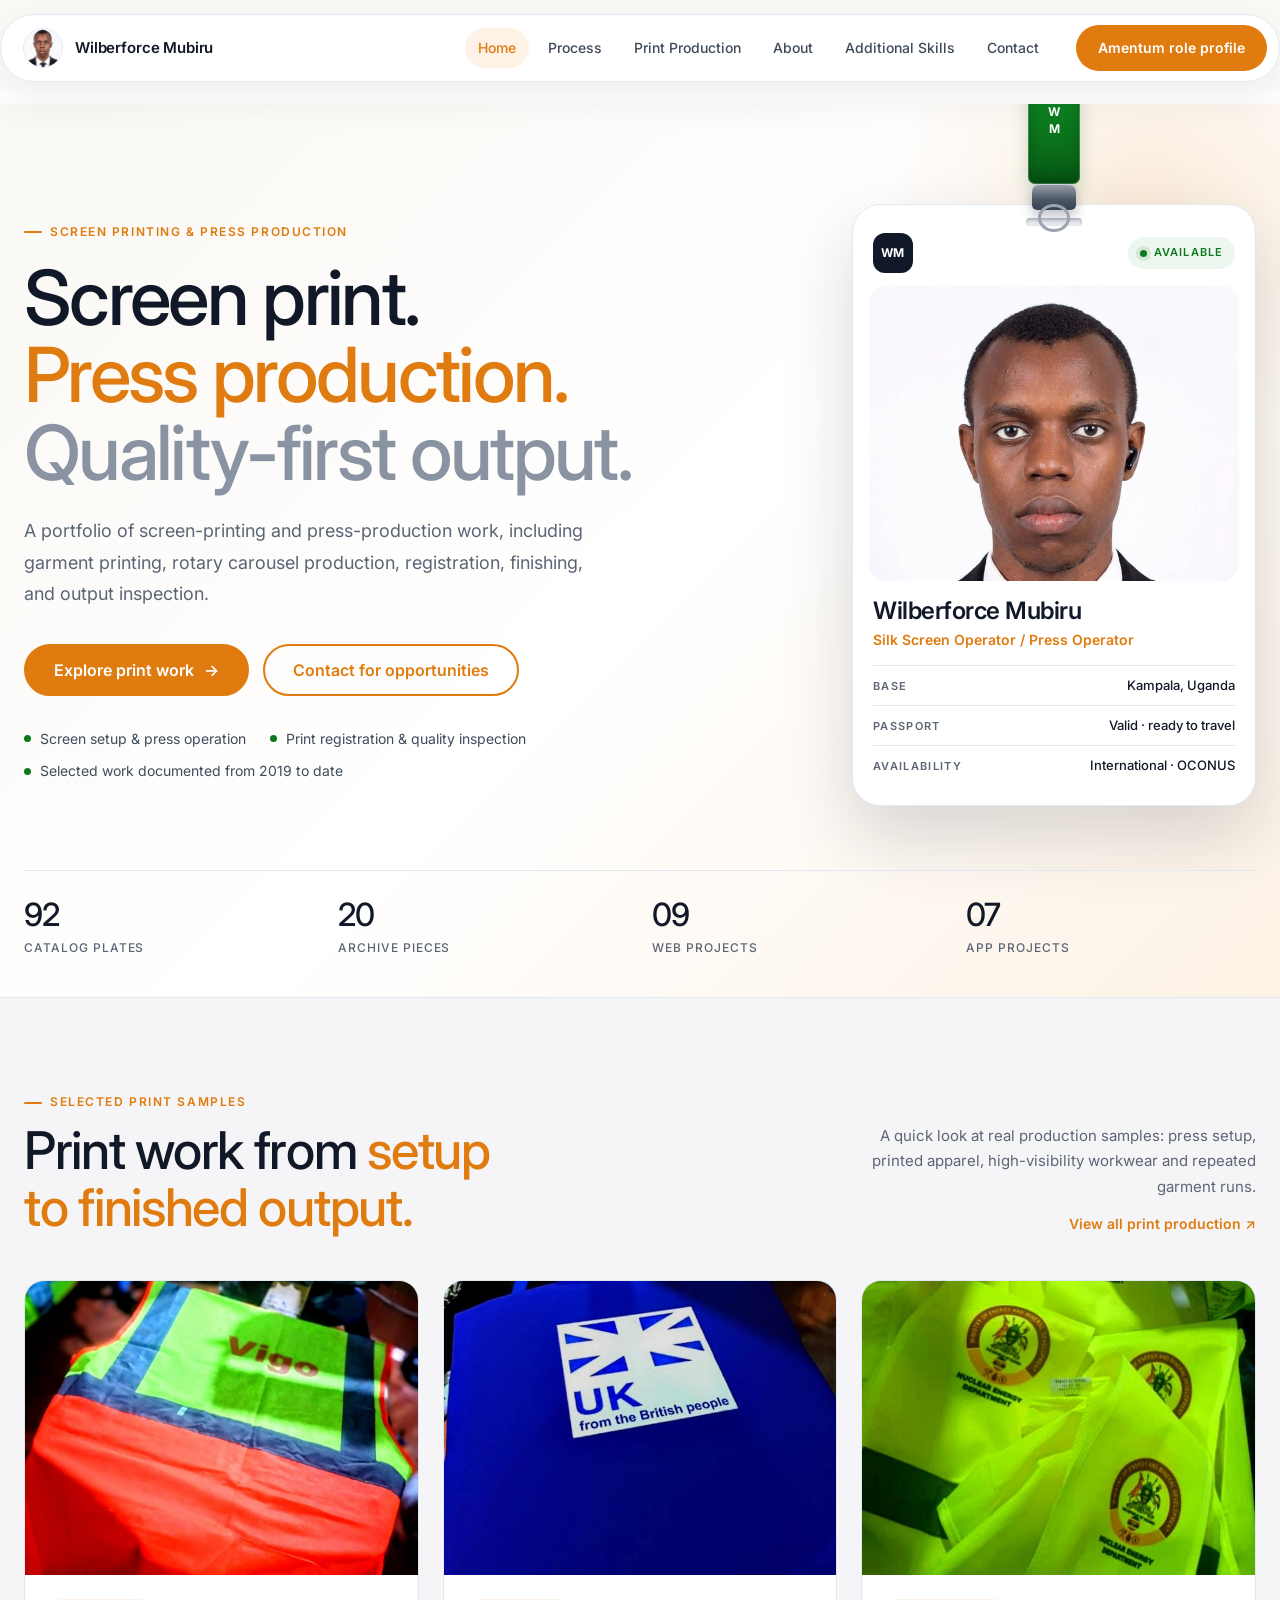
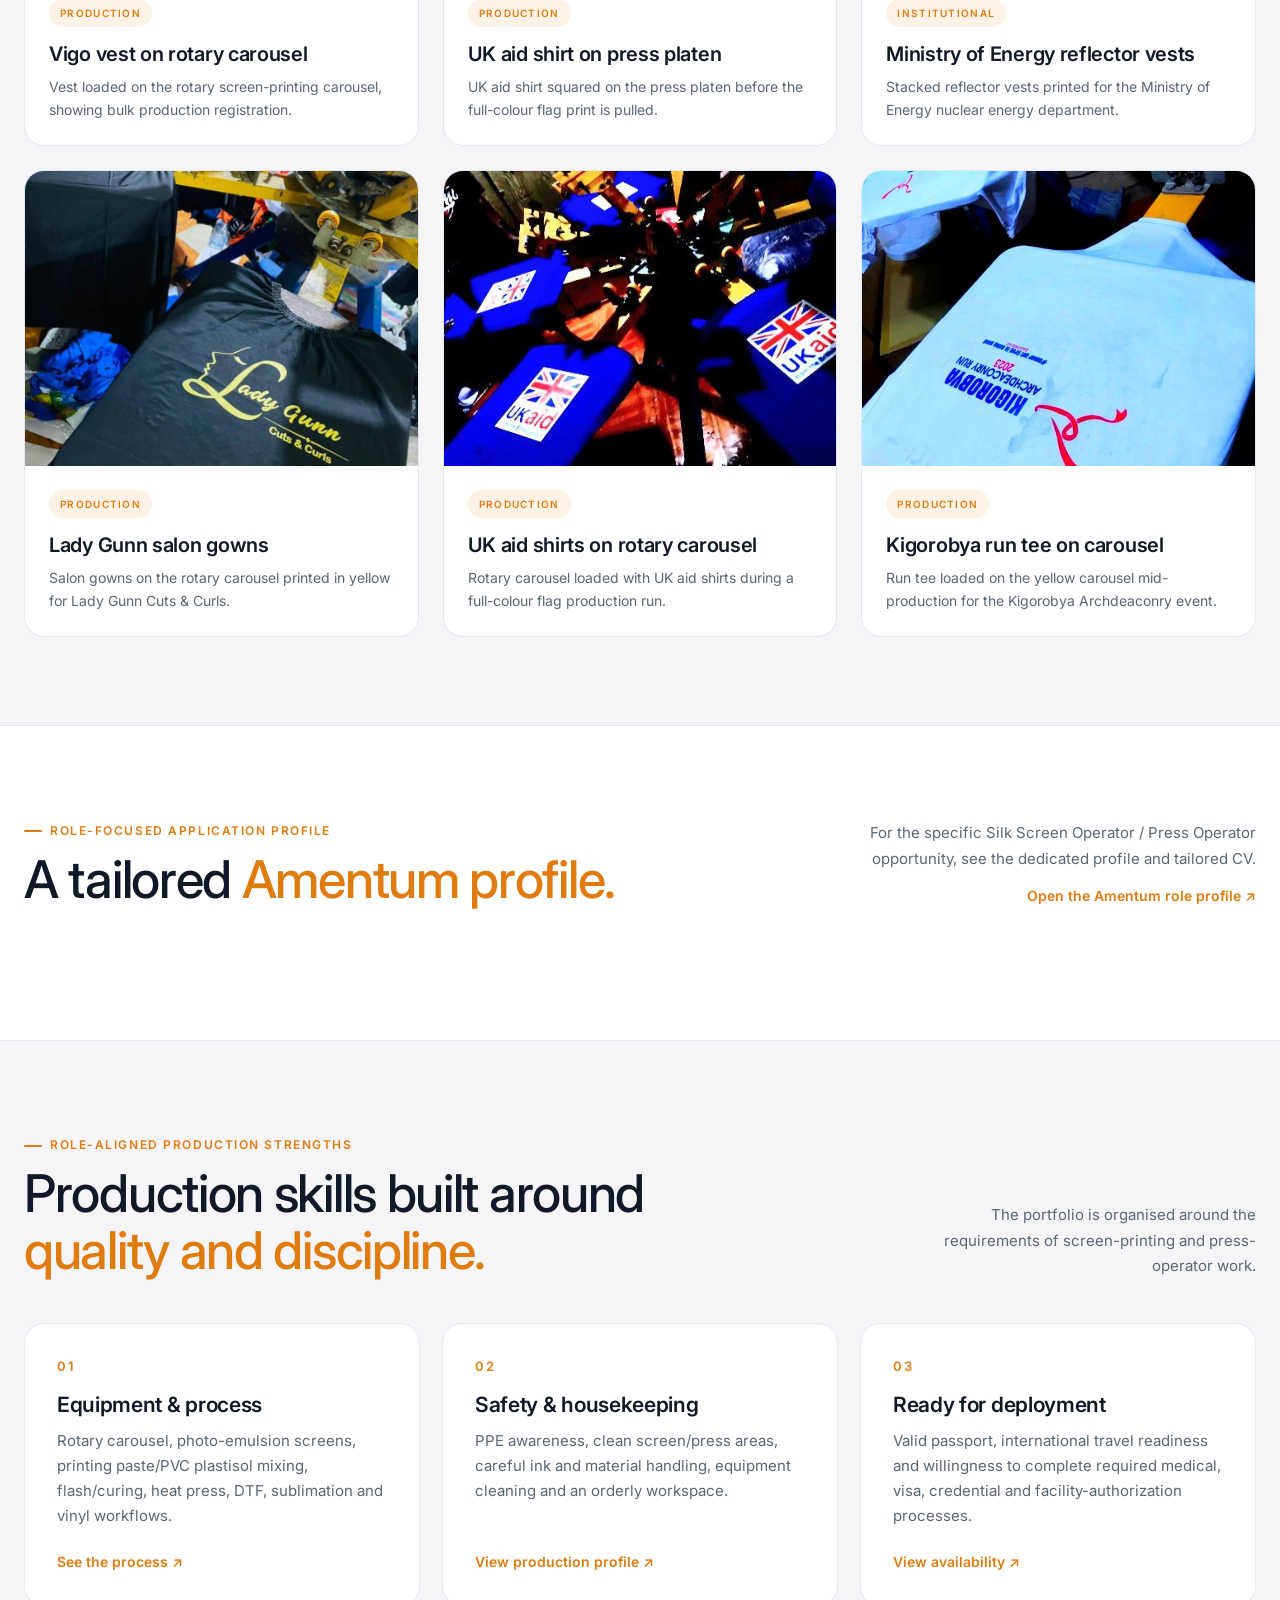
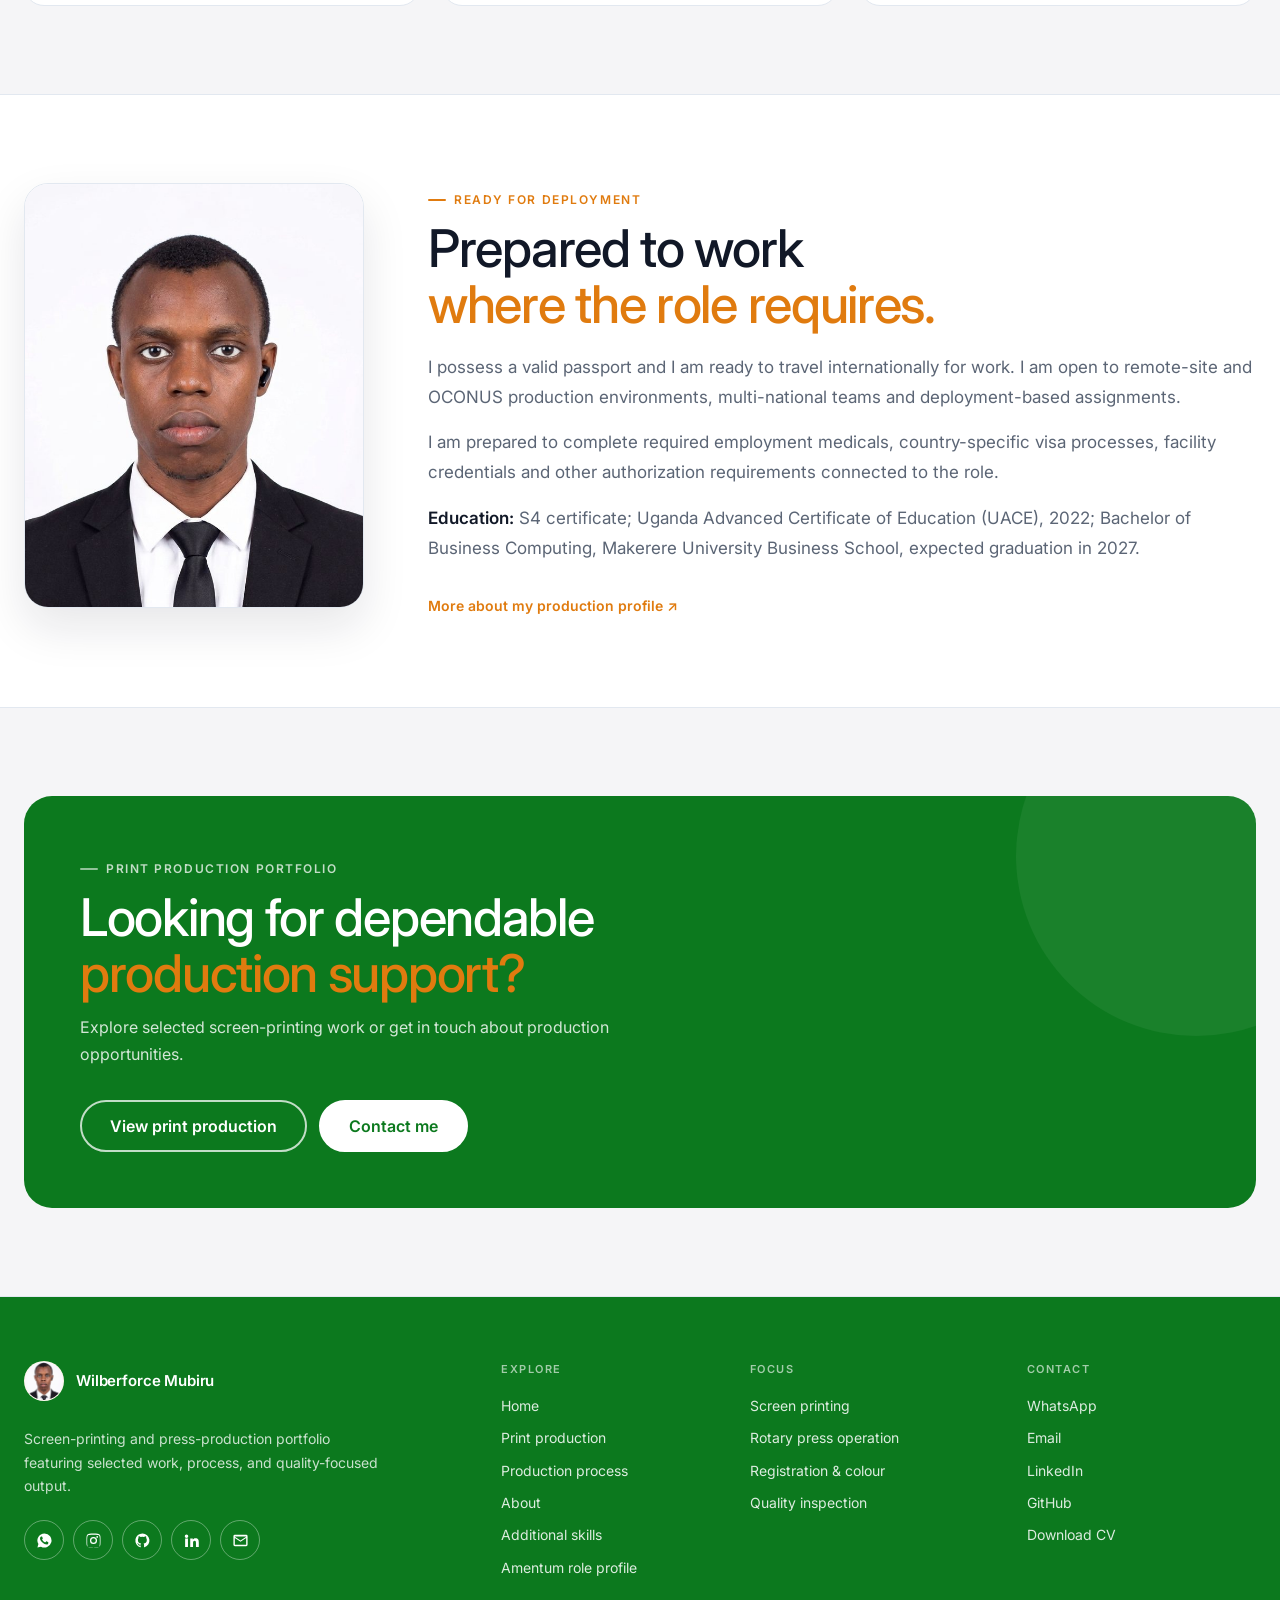
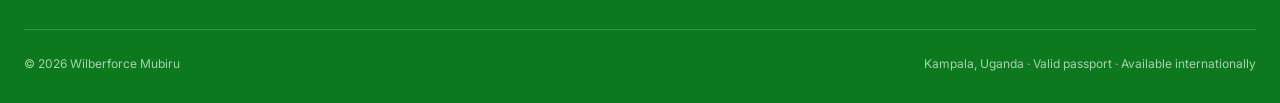
==== commit b75f45a7: "Generalize portfolio home page" ====
--- a/index.html
+++ b/index.html
@@ -5,26 +5,37 @@
 <meta name="viewport" content="width=device-width, initial-scale=1">
 <meta name="theme-color" content="#0c791e">
 <title>Wilberforce Mubiru · Screen Printing & Press Production</title>
-<meta name="description" content="Wilberforce Mubiru's screen-printing and press-production portfolio covering production experience from 2019 to date, equipment, quality control, safety, deployment readiness and print work.">
+<meta name="description" content="Screen-printing and press-production portfolio featuring work samples, production processes, quality checks, and related technical projects.">
+<link rel="canonical" href="https://wilberforcedev.github.io/mubiruwilberforce/index.html">
+<meta property="og:type" content="website">
+<meta property="og:site_name" content="Wilberforce Mubiru — Print Production">
+<meta property="og:title" content="Wilberforce Mubiru · Screen Printing & Press Production">
+<meta property="og:description" content="Screen-printing and press-production portfolio featuring work samples, production processes, quality checks, and related technical projects.">
+<meta property="og:url" content="https://wilberforcedev.github.io/mubiruwilberforce/index.html">
+<meta property="og:image" content="https://wilberforcedev.github.io/mubiruwilberforce/assets/img/profile.jpg">
+<meta name="twitter:card" content="summary_large_image">
+<meta name="twitter:title" content="Wilberforce Mubiru · Screen Printing & Press Production">
+<meta name="twitter:description" content="Screen-printing and press-production portfolio featuring work samples, production processes, quality checks, and related technical projects.">
+<meta name="twitter:image" content="https://wilberforcedev.github.io/mubiruwilberforce/assets/img/profile.jpg">
 <link rel="icon" href="data:image/svg+xml,<svg xmlns='http://www.w3.org/2000/svg' viewBox='0 0 32 32'><rect width='32' height='32' rx='6' fill='%23e07b0f'/><text x='16' y='21' font-size='13' font-family='sans-serif' font-weight='bold' fill='white' text-anchor='middle'>WM</text></svg>">
 <link rel="preconnect" href="https://fonts.googleapis.com"><link rel="preconnect" href="https://fonts.gstatic.com" crossorigin><link rel="stylesheet" href="https://fonts.googleapis.com/css2?family=Inter:wght@400;500;600;700&display=swap">
 <link rel="stylesheet" href="assets/css/site.css">
 <link rel="stylesheet" href="assets/css/typography.css">
 </head>
 <body>
-<header class="topbar"><div class="shell nav"><a class="brand" href="index.html"><img class="mark" src="assets/img/profile.jpg" alt="Wilberforce Mubiru"><span>Wilberforce Mubiru</span></a><nav class="navlinks" id="site-menu" aria-label="Primary"><a href="index.html" class="active">Home</a><a href="graphics.html#process">Process</a><a href="graphics.html">Print Production</a><a href="about.html">About</a><a href="web-mobile.html">Additional Skills</a><a href="contact.html">Contact</a></nav><a class="navcta" href="about.html#role-fit">Amentum role fit</a><button class="menu-toggle" type="button" aria-label="Toggle menu" aria-expanded="false" aria-controls="site-menu"><span></span><span></span><span></span></button></div></header>
+<header class="topbar"><div class="shell nav"><a class="brand" href="index.html"><img class="mark" src="assets/img/profile.jpg" alt="Wilberforce Mubiru"><span>Wilberforce Mubiru</span></a><nav class="navlinks" id="site-menu" aria-label="Primary"><a href="index.html" class="active">Home</a><a href="graphics.html#process">Process</a><a href="graphics.html">Print Production</a><a href="about.html">About</a><a href="web-mobile.html">Additional Skills</a><a href="contact.html">Contact</a></nav><a class="navcta" href="amentum.html">Amentum role profile</a><button class="menu-toggle" type="button" aria-label="Toggle menu" aria-expanded="false" aria-controls="site-menu"><span></span><span></span><span></span></button></div></header>
 <main id="top">
-<section class="hero"><div class="shell"><div class="hero-grid"><div class="hero-copy"><div class="eyebrow">Target role · Amentum · Diego Garcia</div><h1><span>Silk screen.</span><span class="orange">&amp; press operator.</span><span class="soft">Quality-first production.</span></h1><p class="lede">Hands-on screen-printing work documented from 2019 to date, covering screen preparation, ink handling, registration, press operation and finished-output inspection. Based in Kampala with a valid passport and readiness for international travel.</p><div class="hero-actions"><a class="button primary" href="about.html#role-fit">View role match <span aria-hidden="true">&rarr;</span></a><a class="button" href="Wilberforce_Mubiru_Print_Production_CV.html" download>Download tailored CV</a></div><ul class="hero-points"><li>Targeting Amentum · Diego Garcia</li><li>Screen setup · press operation · inspection</li><li>Valid passport · available internationally</li></ul></div><div class="hero-visual"><div class="lanyard" aria-hidden="true"><span class="lanyard-strap">WM</span><span class="lanyard-clip"></span></div><article class="id-card"><div class="id-card-head"><span class="id-brand">WM</span><span class="id-tag"><span class="status-dot"></span>Available</span></div><div class="id-photo-wrap"><img class="id-photo" src="assets/img/profile.jpg" alt="Portrait of Wilberforce Mubiru" width="640" height="800"></div><div class="id-body"><h2 class="id-name">Wilberforce Mubiru</h2><p class="id-role">Silk Screen Operator / Press Operator</p><dl class="id-meta"><div><dt>Base</dt><dd>Kampala, Uganda</dd></div><div><dt>Passport</dt><dd>Valid · ready to travel</dd></div><div><dt>Availability</dt><dd>International · OCONUS</dd></div></dl></div></article></div></div><div class="stats" id="stats"></div></div></section>
+<section class="hero"><div class="shell"><div class="hero-grid"><div class="hero-copy"><div class="eyebrow">Screen printing &amp; press production</div><h1><span>Screen print.</span><span class="orange">Press production.</span><span class="soft">Quality-first output.</span></h1><p class="lede">A portfolio of screen-printing and press-production work, including garment printing, rotary carousel production, registration, finishing, and output inspection.</p><div class="hero-actions"><a class="button primary" href="graphics.html">Explore print work <span aria-hidden="true">&rarr;</span></a><a class="button" href="contact.html">Contact for opportunities</a></div><ul class="hero-points"><li>Screen setup &amp; press operation</li><li>Print registration &amp; quality inspection</li><li>Selected work documented from 2019 to date</li></ul></div><div class="hero-visual"><div class="lanyard" aria-hidden="true"><span class="lanyard-strap">WM</span><span class="lanyard-clip"></span></div><article class="id-card"><div class="id-card-head"><span class="id-brand">WM</span><span class="id-tag"><span class="status-dot"></span>Available</span></div><div class="id-photo-wrap"><img class="id-photo" src="assets/img/profile.jpg" alt="Portrait of Wilberforce Mubiru" width="640" height="800"></div><div class="id-body"><h2 class="id-name">Wilberforce Mubiru</h2><p class="id-role">Silk Screen Operator / Press Operator</p><dl class="id-meta"><div><dt>Base</dt><dd>Kampala, Uganda</dd></div><div><dt>Passport</dt><dd>Valid · ready to travel</dd></div><div><dt>Availability</dt><dd>International · OCONUS</dd></div></dl></div></article></div></div><div class="stats" id="stats"></div></div></section>
 <section class="section"><div class="shell"><div class="section-head"><div><div class="eyebrow">Selected print samples</div><h2 class="serif">Print work from <span class="orange">setup to finished output.</span></h2></div><div class="head-more"><p class="section-intro">A quick look at real production samples: press setup, printed apparel, high-visibility workwear and repeated garment runs.</p><a class="head-link" href="graphics.html">View all print production ↗</a></div></div><div class="grid" id="featured-graphics"></div></div></section>
-<section class="section"><div class="shell"><div class="section-head"><div><div class="eyebrow">Amentum role alignment · Diego Garcia</div><h2 class="serif">Silk Screen Operator <span class="orange">/ Press Operator.</span></h2></div><div class="head-more"><p class="section-intro">Experience documented from 2019 to date, aligned with screen setup, press production, print inspection, equipment care and remote-site production support.</p></div></div><div class="cap-grid"><article class="cap"><span class="kicker">2019 to date</span><h3>Screen &amp; press experience</h3><p>Screen printing work documented from 2019 to date across apparel, schools, NGOs, institutions, campaigns, events and commercial brands.</p><ul><li>Repeated garment production</li><li>Institutional &amp; hi-vis workwear</li><li>Commercial branding &amp; merchandise</li><li>Ongoing documented production through 2026</li></ul></article><article class="cap"><span class="kicker">Set up &amp; operate</span><h3>Prepare, print &amp; monitor</h3><p>Production work includes screen preparation, artwork alignment, colour handling, rotary press operation and checking output while the run is in progress.</p><ul><li>Screen setup</li><li>Registration &amp; alignment</li><li>Ink / colour handling</li><li>Press monitoring &amp; adjustment</li></ul></article><article class="cap"><span class="kicker">Quality &amp; safety</span><h3>Inspect, clean &amp; document</h3><p>Finished work is checked against the job specification for registration, placement, colour consistency, curing and visible defects. Production support also includes keeping output consistent, observing schedules, checking supplies, recording job output, cleaning equipment and maintaining an orderly workspace.</p><ul><li>Registration, colour &amp; placement checks</li><li>Misprint identification &amp; final inspection</li><li>Consistent output against job specifications</li><li>Production schedules &amp; output records</li><li>Ink and supply checks</li><li>Screen / press cleaning and safe housekeeping</li></ul></article></div></div></section>
+<section class="section"><div class="shell"><div class="section-head"><div><div class="eyebrow">Role-focused application profile</div><h2 class="serif">A tailored <span class="orange">Amentum profile.</span></h2></div><div class="head-more"><p class="section-intro">For the specific Silk Screen Operator / Press Operator opportunity, see the dedicated profile and tailored CV.</p><a class="head-link" href="amentum.html">Open the Amentum role profile ↗</a></div></div></div></section>
 <section class="section"><div class="shell"><div class="section-head"><div><div class="eyebrow">Role-aligned production strengths</div><h2 class="serif">Production skills built around <span class="orange">quality and discipline.</span></h2></div><div class="head-more"><p class="section-intro">The portfolio is organised around the requirements of screen-printing and press-operator work.</p></div></div><div class="disciplines"><a class="discipline" href="graphics.html#process"><span class="num">01</span><h3>Equipment &amp; process</h3><p>Rotary carousel, photo-emulsion screens, printing paste/PVC plastisol mixing, flash/curing, heat press, DTF, sublimation and vinyl workflows.</p><span class="more">See the process ↗</span></a><a class="discipline" href="about.html"><span class="num">02</span><h3>Safety &amp; housekeeping</h3><p>PPE awareness, clean screen/press areas, careful ink and material handling, equipment cleaning and an orderly workspace.</p><span class="more">View production profile ↗</span></a><a class="discipline" href="contact.html"><span class="num">03</span><h3>Ready for deployment</h3><p>Valid passport, international travel readiness and willingness to complete required medical, visa, credential and facility-authorization processes.</p><span class="more">View availability ↗</span></a></div></div></section>
 
 
 <section class="section"><div class="shell about"><div><img class="about-photo" src="assets/img/profile.jpg" alt="Wilberforce Mubiru portrait"></div><div><div class="eyebrow">Ready for deployment</div><h2 class="serif">Prepared to work <span class="orange">where the role requires.</span></h2><p class="about-copy">I possess a valid passport and I am ready to travel internationally for work. I am open to remote-site and OCONUS production environments, multi-national teams and deployment-based assignments.</p><p class="about-copy">I am prepared to complete required employment medicals, country-specific visa processes, facility credentials and other authorization requirements connected to the role.</p>
 <p class="about-copy"><strong>Education:</strong> S4 certificate; Uganda Advanced Certificate of Education (UACE), 2022; Bachelor of Business Computing, Makerere University Business School, expected graduation in 2027.</p><a class="head-link" href="about.html" style="display:inline-block;margin-top:16px">More about my production profile ↗</a></div></div></section>
-<section class="section"><div class="shell"><div class="cta"><div><div class="eyebrow">Amentum application · Diego Garcia</div><h2 class="serif">Ready to support the Diego Garcia production mission.</h2><p>Prepared to support mission-driven printing needs on a remote site and follow Navy quality, safety and operational procedures.</p></div><div class="cta-actions"><a class="button ghost" href="Wilberforce_Mubiru_Print_Production_CV.html" download>Download CV</a><a class="button primary" href="contact.html">Contact me</a></div></div></div></section>
+<section class="section"><div class="shell"><div class="cta"><div><div class="eyebrow">Print production portfolio</div><h2 class="serif">Looking for dependable <span class="orange">production support?</span></h2><p>Explore selected screen-printing work or get in touch about production opportunities.</p></div><div class="cta-actions"><a class="button ghost" href="graphics.html">View print production</a><a class="button primary" href="contact.html">Contact me</a></div></div></div></section>
 </main>
-<footer class="site-footer"><div class="shell"><div class="foot-main"><div class="foot-brand"><a class="brand" href="index.html"><img class="mark" src="assets/img/profile.jpg" alt="Wilberforce Mubiru"><span>Wilberforce Mubiru</span></a><p>Screen-printing and press-production professional. Documented production work from 2019 to date, with quality control, safety and international readiness.</p><div class="socials" id="socials"></div></div><div class="foot-col"><h3>Explore</h3><a href="index.html">Home</a><a href="graphics.html">Print production</a><a href="graphics.html#process">Production process</a><a href="about.html">About</a><a href="web-mobile.html">Additional skills</a></div><div class="foot-col"><h3>Focus</h3><span>Screen printing</span><span>Rotary press operation</span><span>Registration &amp; colour</span><span>Quality inspection</span></div><div class="foot-col"><h3>Contact</h3><a href="https://wa.me/256755943973" target="_blank" rel="noopener">WhatsApp</a><a href="mailto:wilberofficial2001@gmail.com">Email</a><a href="https://www.linkedin.com/in/wilberforce-mubiru-217b49211/" target="_blank" rel="noopener">LinkedIn</a><a href="https://github.com/Wilberforcedev" target="_blank" rel="noopener">GitHub</a><a href="Wilberforce_Mubiru_Print_Production_CV.html" download>Download CV</a></div></div><div class="foot-bottom"><div>© <span id="year"></span> Wilberforce Mubiru</div><div>Kampala, Uganda · Valid passport · Available internationally</div></div></div></footer>
+<footer class="site-footer"><div class="shell"><div class="foot-main"><div class="foot-brand"><a class="brand" href="index.html"><img class="mark" src="assets/img/profile.jpg" alt="Wilberforce Mubiru"><span>Wilberforce Mubiru</span></a><p>Screen-printing and press-production portfolio featuring selected work, process, and quality-focused output.</p><div class="socials" id="socials"></div></div><div class="foot-col"><h3>Explore</h3><a href="index.html">Home</a><a href="graphics.html">Print production</a><a href="graphics.html#process">Production process</a><a href="about.html">About</a><a href="web-mobile.html">Additional skills</a><a href="amentum.html">Amentum role profile</a></div><div class="foot-col"><h3>Focus</h3><span>Screen printing</span><span>Rotary press operation</span><span>Registration &amp; colour</span><span>Quality inspection</span></div><div class="foot-col"><h3>Contact</h3><a href="https://wa.me/256755943973" target="_blank" rel="noopener">WhatsApp</a><a href="mailto:wilberofficial2001@gmail.com">Email</a><a href="https://www.linkedin.com/in/wilberforce-mubiru-217b49211/" target="_blank" rel="noopener">LinkedIn</a><a href="https://github.com/Wilberforcedev" target="_blank" rel="noopener">GitHub</a><a href="Wilberforce_Mubiru_Print_Production_CV.html" download>Download CV</a></div></div><div class="foot-bottom"><div>© <span id="year"></span> Wilberforce Mubiru</div><div>Kampala, Uganda · Valid passport · Available internationally</div></div></div></footer>
 <script src="assets/js/data.js"></script>
 <script src="assets/js/site.js"></script>
 </body>
--- a/assets/css/site.css
+++ b/assets/css/site.css
@@ -745,3 +745,11 @@
   .project-lightbox-caption p{margin-top:4px;text-align:left}
   .project-lightbox-close{top:18px;right:18px}
 }
+
+/* Portfolio case studies and progressive gallery browsing */
+.gallery-more{display:flex;justify-content:center;margin:26px 0 0}
+.gallery-more[hidden]{display:none}
+.case-evidence{border-top:1px solid var(--line);margin-top:14px;padding-top:12px;font-size:13px;color:var(--muted)}
+.case-evidence strong{display:block;color:var(--ink);font-size:12px;text-transform:uppercase;letter-spacing:.06em;margin:0 0 4px}
+.case-evidence p{margin:0 0 12px}
+.case-evidence .stack{margin-top:6px}
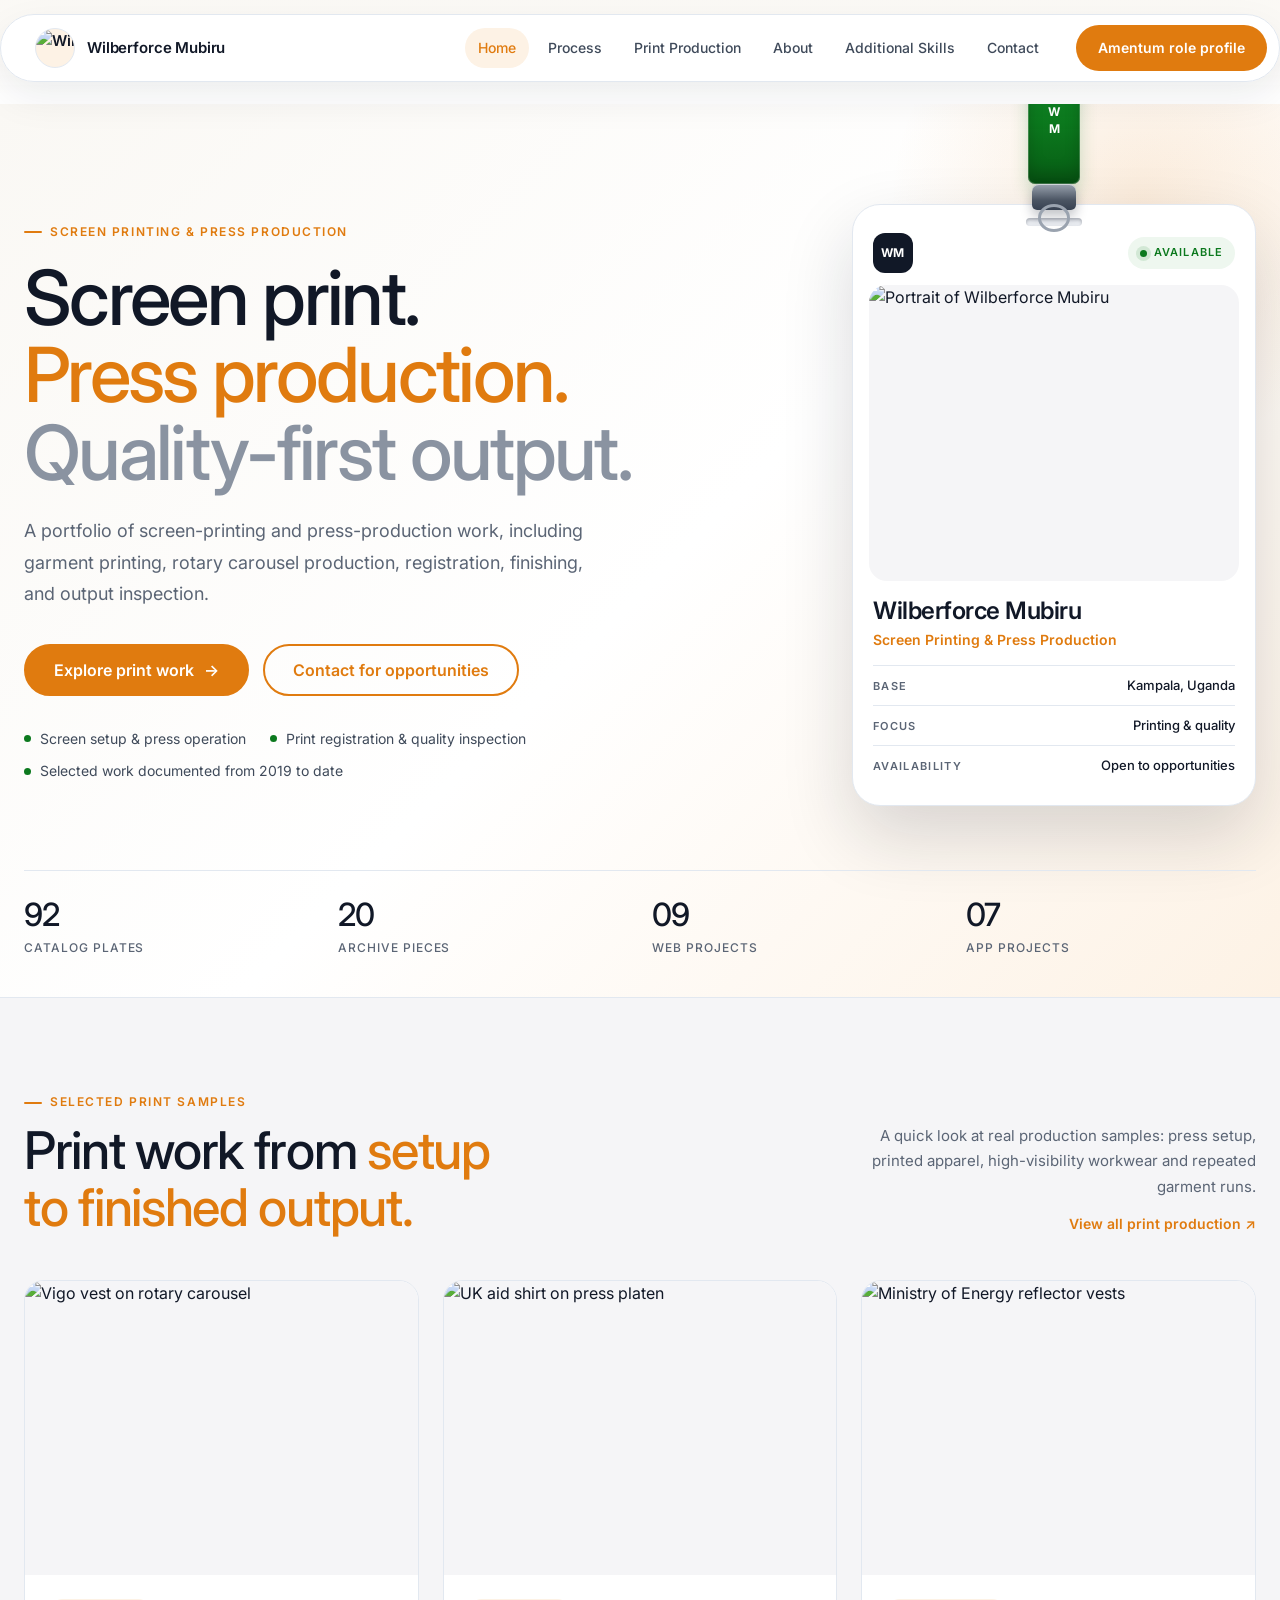
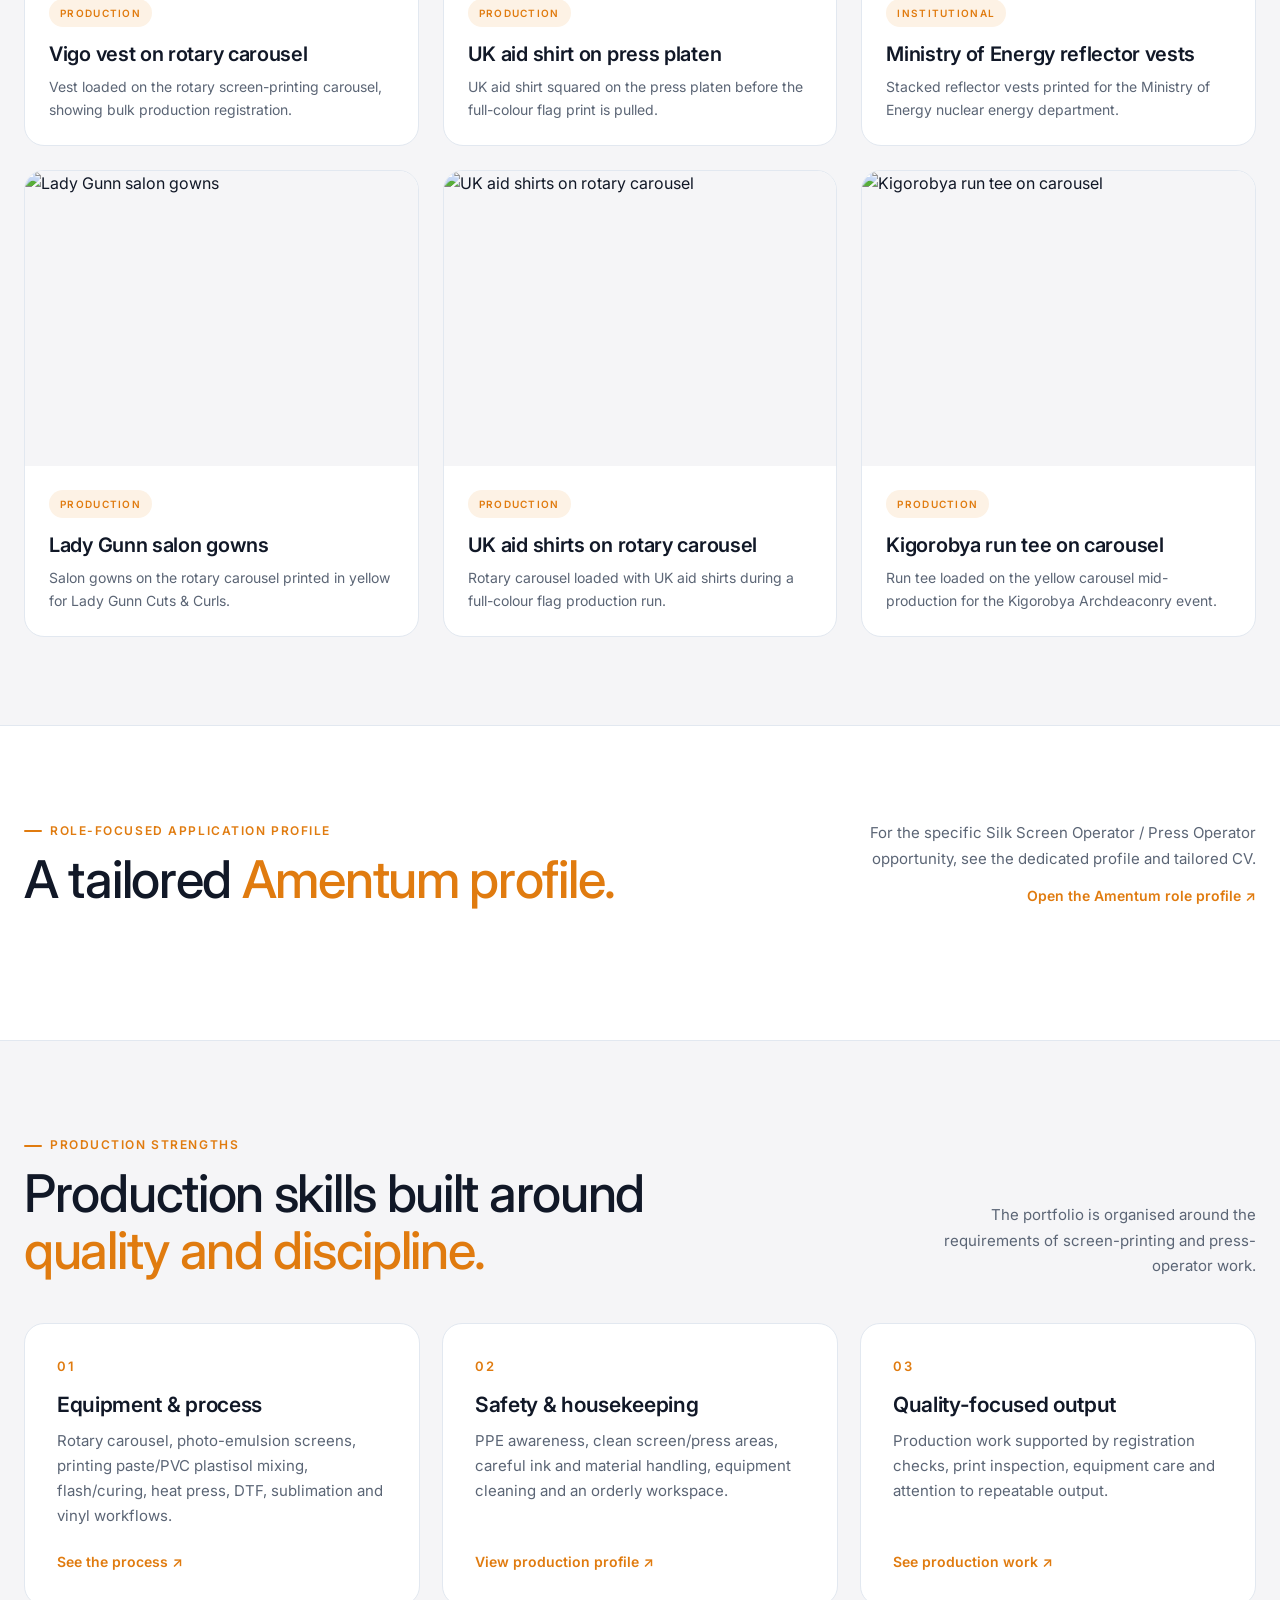
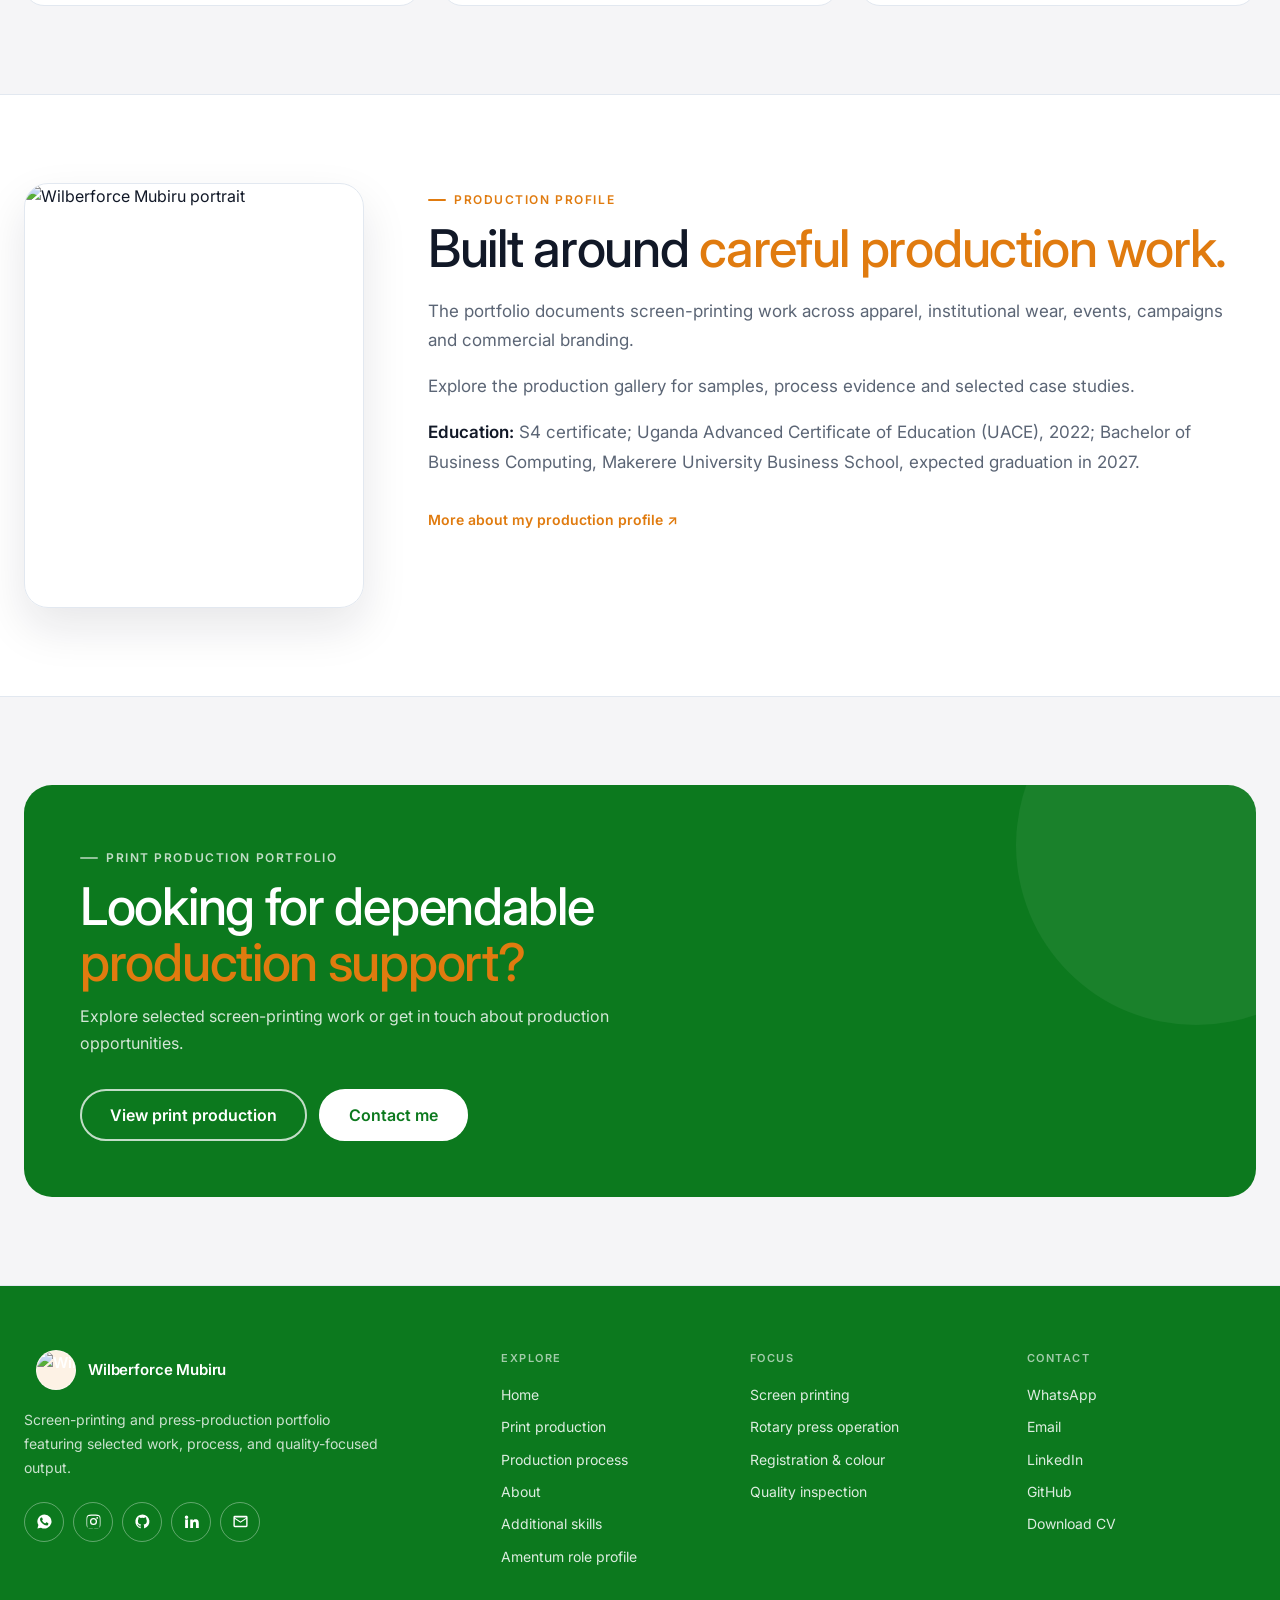
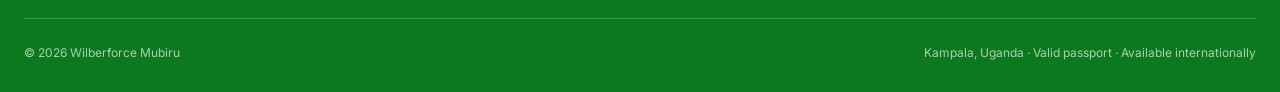
==== commit 7aeadd8c: "Generalize portfolio home and share metadata" ====
--- a/index.html
+++ b/index.html
@@ -6,13 +6,13 @@
 <meta name="theme-color" content="#0c791e">
 <title>Wilberforce Mubiru · Screen Printing & Press Production</title>
 <meta name="description" content="Screen-printing and press-production portfolio featuring work samples, production processes, quality checks, and related technical projects.">
-<link rel="canonical" href="https://wilberforcedev.github.io/mubiruwilberforce/index.html">
+<link rel="canonical" href="https://wilberforcedev.github.io/mubiruwilberforce/">
 <meta property="og:type" content="website">
 <meta property="og:site_name" content="Wilberforce Mubiru — Print Production">
 <meta property="og:title" content="Wilberforce Mubiru · Screen Printing & Press Production">
 <meta property="og:description" content="Screen-printing and press-production portfolio featuring work samples, production processes, quality checks, and related technical projects.">
-<meta property="og:url" content="https://wilberforcedev.github.io/mubiruwilberforce/index.html">
-<meta property="og:image" content="https://wilberforcedev.github.io/mubiruwilberforce/assets/img/profile.jpg">
+<meta property="og:url" content="https://wilberforcedev.github.io/mubiruwilberforce/">
+<meta property="og:image" content="https://wilberforcedev.github.io/mubiruwilberforce/assets/img/profile.webp">
 <meta name="twitter:card" content="summary_large_image">
 <meta name="twitter:title" content="Wilberforce Mubiru · Screen Printing & Press Production">
 <meta name="twitter:description" content="Screen-printing and press-production portfolio featuring work samples, production processes, quality checks, and related technical projects.">
@@ -23,19 +23,19 @@
 <link rel="stylesheet" href="assets/css/typography.css">
 </head>
 <body>
-<header class="topbar"><div class="shell nav"><a class="brand" href="index.html"><img class="mark" src="assets/img/profile.jpg" alt="Wilberforce Mubiru"><span>Wilberforce Mubiru</span></a><nav class="navlinks" id="site-menu" aria-label="Primary"><a href="index.html" class="active">Home</a><a href="graphics.html#process">Process</a><a href="graphics.html">Print Production</a><a href="about.html">About</a><a href="web-mobile.html">Additional Skills</a><a href="contact.html">Contact</a></nav><a class="navcta" href="amentum.html">Amentum role profile</a><button class="menu-toggle" type="button" aria-label="Toggle menu" aria-expanded="false" aria-controls="site-menu"><span></span><span></span><span></span></button></div></header>
+<header class="topbar"><div class="shell nav"><a class="brand" href="index.html"><picture><source srcset="assets/img/profile.webp" type="image/webp"><img class="mark" src="assets/img/profile.jpg" alt="Wilberforce Mubiru"></picture><span>Wilberforce Mubiru</span></a><nav class="navlinks" id="site-menu" aria-label="Primary"><a href="index.html" class="active">Home</a><a href="graphics.html#process">Process</a><a href="graphics.html">Print Production</a><a href="about.html">About</a><a href="web-mobile.html">Additional Skills</a><a href="contact.html">Contact</a></nav><a class="navcta" href="amentum.html">Amentum role profile</a><button class="menu-toggle" type="button" aria-label="Toggle menu" aria-expanded="false" aria-controls="site-menu"><span></span><span></span><span></span></button></div></header>
 <main id="top">
-<section class="hero"><div class="shell"><div class="hero-grid"><div class="hero-copy"><div class="eyebrow">Screen printing &amp; press production</div><h1><span>Screen print.</span><span class="orange">Press production.</span><span class="soft">Quality-first output.</span></h1><p class="lede">A portfolio of screen-printing and press-production work, including garment printing, rotary carousel production, registration, finishing, and output inspection.</p><div class="hero-actions"><a class="button primary" href="graphics.html">Explore print work <span aria-hidden="true">&rarr;</span></a><a class="button" href="contact.html">Contact for opportunities</a></div><ul class="hero-points"><li>Screen setup &amp; press operation</li><li>Print registration &amp; quality inspection</li><li>Selected work documented from 2019 to date</li></ul></div><div class="hero-visual"><div class="lanyard" aria-hidden="true"><span class="lanyard-strap">WM</span><span class="lanyard-clip"></span></div><article class="id-card"><div class="id-card-head"><span class="id-brand">WM</span><span class="id-tag"><span class="status-dot"></span>Available</span></div><div class="id-photo-wrap"><img class="id-photo" src="assets/img/profile.jpg" alt="Portrait of Wilberforce Mubiru" width="640" height="800"></div><div class="id-body"><h2 class="id-name">Wilberforce Mubiru</h2><p class="id-role">Silk Screen Operator / Press Operator</p><dl class="id-meta"><div><dt>Base</dt><dd>Kampala, Uganda</dd></div><div><dt>Passport</dt><dd>Valid · ready to travel</dd></div><div><dt>Availability</dt><dd>International · OCONUS</dd></div></dl></div></article></div></div><div class="stats" id="stats"></div></div></section>
+<section class="hero"><div class="shell"><div class="hero-grid"><div class="hero-copy"><div class="eyebrow">Screen printing &amp; press production</div><h1><span>Screen print.</span><span class="orange">Press production.</span><span class="soft">Quality-first output.</span></h1><p class="lede">A portfolio of screen-printing and press-production work, including garment printing, rotary carousel production, registration, finishing, and output inspection.</p><div class="hero-actions"><a class="button primary" href="graphics.html">Explore print work <span aria-hidden="true">&rarr;</span></a><a class="button" href="contact.html">Contact for opportunities</a></div><ul class="hero-points"><li>Screen setup &amp; press operation</li><li>Print registration &amp; quality inspection</li><li>Selected work documented from 2019 to date</li></ul></div><div class="hero-visual"><div class="lanyard" aria-hidden="true"><span class="lanyard-strap">WM</span><span class="lanyard-clip"></span></div><article class="id-card"><div class="id-card-head"><span class="id-brand">WM</span><span class="id-tag"><span class="status-dot"></span>Available</span></div><div class="id-photo-wrap"><picture><source srcset="assets/img/profile.webp" type="image/webp"><img class="id-photo" src="assets/img/profile.jpg" alt="Portrait of Wilberforce Mubiru" width="640" height="800"></picture></div><div class="id-body"><h2 class="id-name">Wilberforce Mubiru</h2><p class="id-role">Screen Printing &amp; Press Production</p><dl class="id-meta"><div><dt>Base</dt><dd>Kampala, Uganda</dd></div><div><dt>Focus</dt><dd>Printing &amp; quality</dd></div><div><dt>Availability</dt><dd>Open to opportunities</dd></div></dl></div></article></div></div><div class="stats" id="stats"></div></div></section>
 <section class="section"><div class="shell"><div class="section-head"><div><div class="eyebrow">Selected print samples</div><h2 class="serif">Print work from <span class="orange">setup to finished output.</span></h2></div><div class="head-more"><p class="section-intro">A quick look at real production samples: press setup, printed apparel, high-visibility workwear and repeated garment runs.</p><a class="head-link" href="graphics.html">View all print production ↗</a></div></div><div class="grid" id="featured-graphics"></div></div></section>
 <section class="section"><div class="shell"><div class="section-head"><div><div class="eyebrow">Role-focused application profile</div><h2 class="serif">A tailored <span class="orange">Amentum profile.</span></h2></div><div class="head-more"><p class="section-intro">For the specific Silk Screen Operator / Press Operator opportunity, see the dedicated profile and tailored CV.</p><a class="head-link" href="amentum.html">Open the Amentum role profile ↗</a></div></div></div></section>
-<section class="section"><div class="shell"><div class="section-head"><div><div class="eyebrow">Role-aligned production strengths</div><h2 class="serif">Production skills built around <span class="orange">quality and discipline.</span></h2></div><div class="head-more"><p class="section-intro">The portfolio is organised around the requirements of screen-printing and press-operator work.</p></div></div><div class="disciplines"><a class="discipline" href="graphics.html#process"><span class="num">01</span><h3>Equipment &amp; process</h3><p>Rotary carousel, photo-emulsion screens, printing paste/PVC plastisol mixing, flash/curing, heat press, DTF, sublimation and vinyl workflows.</p><span class="more">See the process ↗</span></a><a class="discipline" href="about.html"><span class="num">02</span><h3>Safety &amp; housekeeping</h3><p>PPE awareness, clean screen/press areas, careful ink and material handling, equipment cleaning and an orderly workspace.</p><span class="more">View production profile ↗</span></a><a class="discipline" href="contact.html"><span class="num">03</span><h3>Ready for deployment</h3><p>Valid passport, international travel readiness and willingness to complete required medical, visa, credential and facility-authorization processes.</p><span class="more">View availability ↗</span></a></div></div></section>
+<section class="section"><div class="shell"><div class="section-head"><div><div class="eyebrow">Production strengths</div><h2 class="serif">Production skills built around <span class="orange">quality and discipline.</span></h2></div><div class="head-more"><p class="section-intro">The portfolio is organised around the requirements of screen-printing and press-operator work.</p></div></div><div class="disciplines"><a class="discipline" href="graphics.html#process"><span class="num">01</span><h3>Equipment &amp; process</h3><p>Rotary carousel, photo-emulsion screens, printing paste/PVC plastisol mixing, flash/curing, heat press, DTF, sublimation and vinyl workflows.</p><span class="more">See the process ↗</span></a><a class="discipline" href="about.html"><span class="num">02</span><h3>Safety &amp; housekeeping</h3><p>PPE awareness, clean screen/press areas, careful ink and material handling, equipment cleaning and an orderly workspace.</p><span class="more">View production profile ↗</span></a><a class="discipline" href="contact.html"><span class="num">03</span><h3>Quality-focused output</h3><p>Production work supported by registration checks, print inspection, equipment care and attention to repeatable output.</p><span class="more">See production work ↗</span></a></div></div></section>
 
 
-<section class="section"><div class="shell about"><div><img class="about-photo" src="assets/img/profile.jpg" alt="Wilberforce Mubiru portrait"></div><div><div class="eyebrow">Ready for deployment</div><h2 class="serif">Prepared to work <span class="orange">where the role requires.</span></h2><p class="about-copy">I possess a valid passport and I am ready to travel internationally for work. I am open to remote-site and OCONUS production environments, multi-national teams and deployment-based assignments.</p><p class="about-copy">I am prepared to complete required employment medicals, country-specific visa processes, facility credentials and other authorization requirements connected to the role.</p>
+<section class="section"><div class="shell about"><div><picture><source srcset="assets/img/profile.webp" type="image/webp"><img class="about-photo" src="assets/img/profile.jpg" alt="Wilberforce Mubiru portrait"></picture></div><div><div class="eyebrow">Production profile</div><h2 class="serif">Built around <span class="orange">careful production work.</span></h2><p class="about-copy">The portfolio documents screen-printing work across apparel, institutional wear, events, campaigns and commercial branding.</p><p class="about-copy">Explore the production gallery for samples, process evidence and selected case studies.</p>
 <p class="about-copy"><strong>Education:</strong> S4 certificate; Uganda Advanced Certificate of Education (UACE), 2022; Bachelor of Business Computing, Makerere University Business School, expected graduation in 2027.</p><a class="head-link" href="about.html" style="display:inline-block;margin-top:16px">More about my production profile ↗</a></div></div></section>
 <section class="section"><div class="shell"><div class="cta"><div><div class="eyebrow">Print production portfolio</div><h2 class="serif">Looking for dependable <span class="orange">production support?</span></h2><p>Explore selected screen-printing work or get in touch about production opportunities.</p></div><div class="cta-actions"><a class="button ghost" href="graphics.html">View print production</a><a class="button primary" href="contact.html">Contact me</a></div></div></div></section>
 </main>
-<footer class="site-footer"><div class="shell"><div class="foot-main"><div class="foot-brand"><a class="brand" href="index.html"><img class="mark" src="assets/img/profile.jpg" alt="Wilberforce Mubiru"><span>Wilberforce Mubiru</span></a><p>Screen-printing and press-production portfolio featuring selected work, process, and quality-focused output.</p><div class="socials" id="socials"></div></div><div class="foot-col"><h3>Explore</h3><a href="index.html">Home</a><a href="graphics.html">Print production</a><a href="graphics.html#process">Production process</a><a href="about.html">About</a><a href="web-mobile.html">Additional skills</a><a href="amentum.html">Amentum role profile</a></div><div class="foot-col"><h3>Focus</h3><span>Screen printing</span><span>Rotary press operation</span><span>Registration &amp; colour</span><span>Quality inspection</span></div><div class="foot-col"><h3>Contact</h3><a href="https://wa.me/256755943973" target="_blank" rel="noopener">WhatsApp</a><a href="mailto:wilberofficial2001@gmail.com">Email</a><a href="https://www.linkedin.com/in/wilberforce-mubiru-217b49211/" target="_blank" rel="noopener">LinkedIn</a><a href="https://github.com/Wilberforcedev" target="_blank" rel="noopener">GitHub</a><a href="Wilberforce_Mubiru_Print_Production_CV.html" download>Download CV</a></div></div><div class="foot-bottom"><div>© <span id="year"></span> Wilberforce Mubiru</div><div>Kampala, Uganda · Valid passport · Available internationally</div></div></div></footer>
+<footer class="site-footer"><div class="shell"><div class="foot-main"><div class="foot-brand"><a class="brand" href="index.html"><picture><source srcset="assets/img/profile.webp" type="image/webp"><img class="mark" src="assets/img/profile.jpg" alt="Wilberforce Mubiru"></picture><span>Wilberforce Mubiru</span></a><p>Screen-printing and press-production portfolio featuring selected work, process, and quality-focused output.</p><div class="socials" id="socials"></div></div><div class="foot-col"><h3>Explore</h3><a href="index.html">Home</a><a href="graphics.html">Print production</a><a href="graphics.html#process">Production process</a><a href="about.html">About</a><a href="web-mobile.html">Additional skills</a><a href="amentum.html">Amentum role profile</a></div><div class="foot-col"><h3>Focus</h3><span>Screen printing</span><span>Rotary press operation</span><span>Registration &amp; colour</span><span>Quality inspection</span></div><div class="foot-col"><h3>Contact</h3><a href="https://wa.me/256755943973" target="_blank" rel="noopener">WhatsApp</a><a href="mailto:wilberofficial2001@gmail.com">Email</a><a href="https://www.linkedin.com/in/wilberforce-mubiru-217b49211/" target="_blank" rel="noopener">LinkedIn</a><a href="https://github.com/Wilberforcedev" target="_blank" rel="noopener">GitHub</a><a href="Wilberforce_Mubiru_Print_Production_CV.html" download>Download CV</a></div></div><div class="foot-bottom"><div>© <span id="year"></span> Wilberforce Mubiru</div><div>Kampala, Uganda · Valid passport · Available internationally</div></div></div></footer>
 <script src="assets/js/data.js"></script>
 <script src="assets/js/site.js"></script>
 </body>
--- a/assets/css/site.css
+++ b/assets/css/site.css
@@ -753,3 +753,6 @@
 .case-evidence strong{display:block;color:var(--ink);font-size:12px;text-transform:uppercase;letter-spacing:.06em;margin:0 0 4px}
 .case-evidence p{margin:0 0 12px}
 .case-evidence .stack{margin-top:6px}
+
+/* Keep responsive image sources from changing existing image layouts. */
+picture{display:contents}
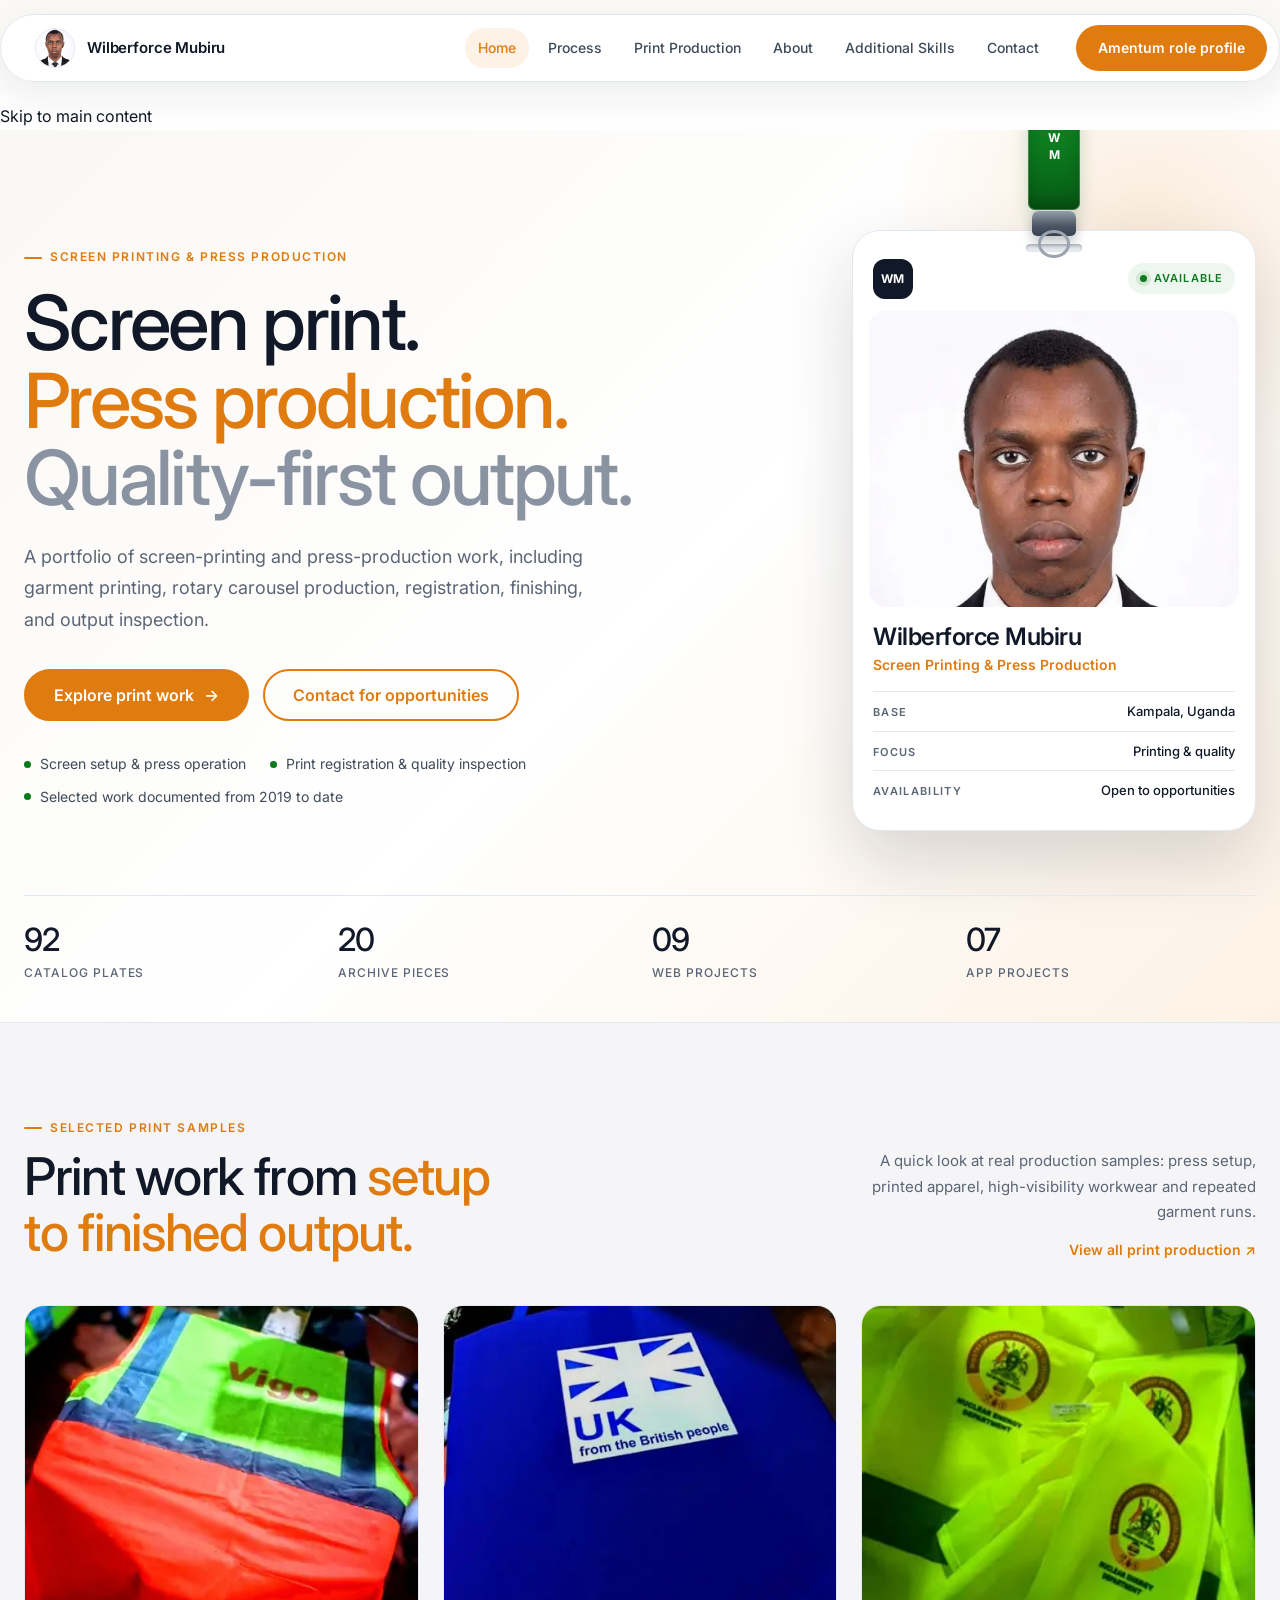
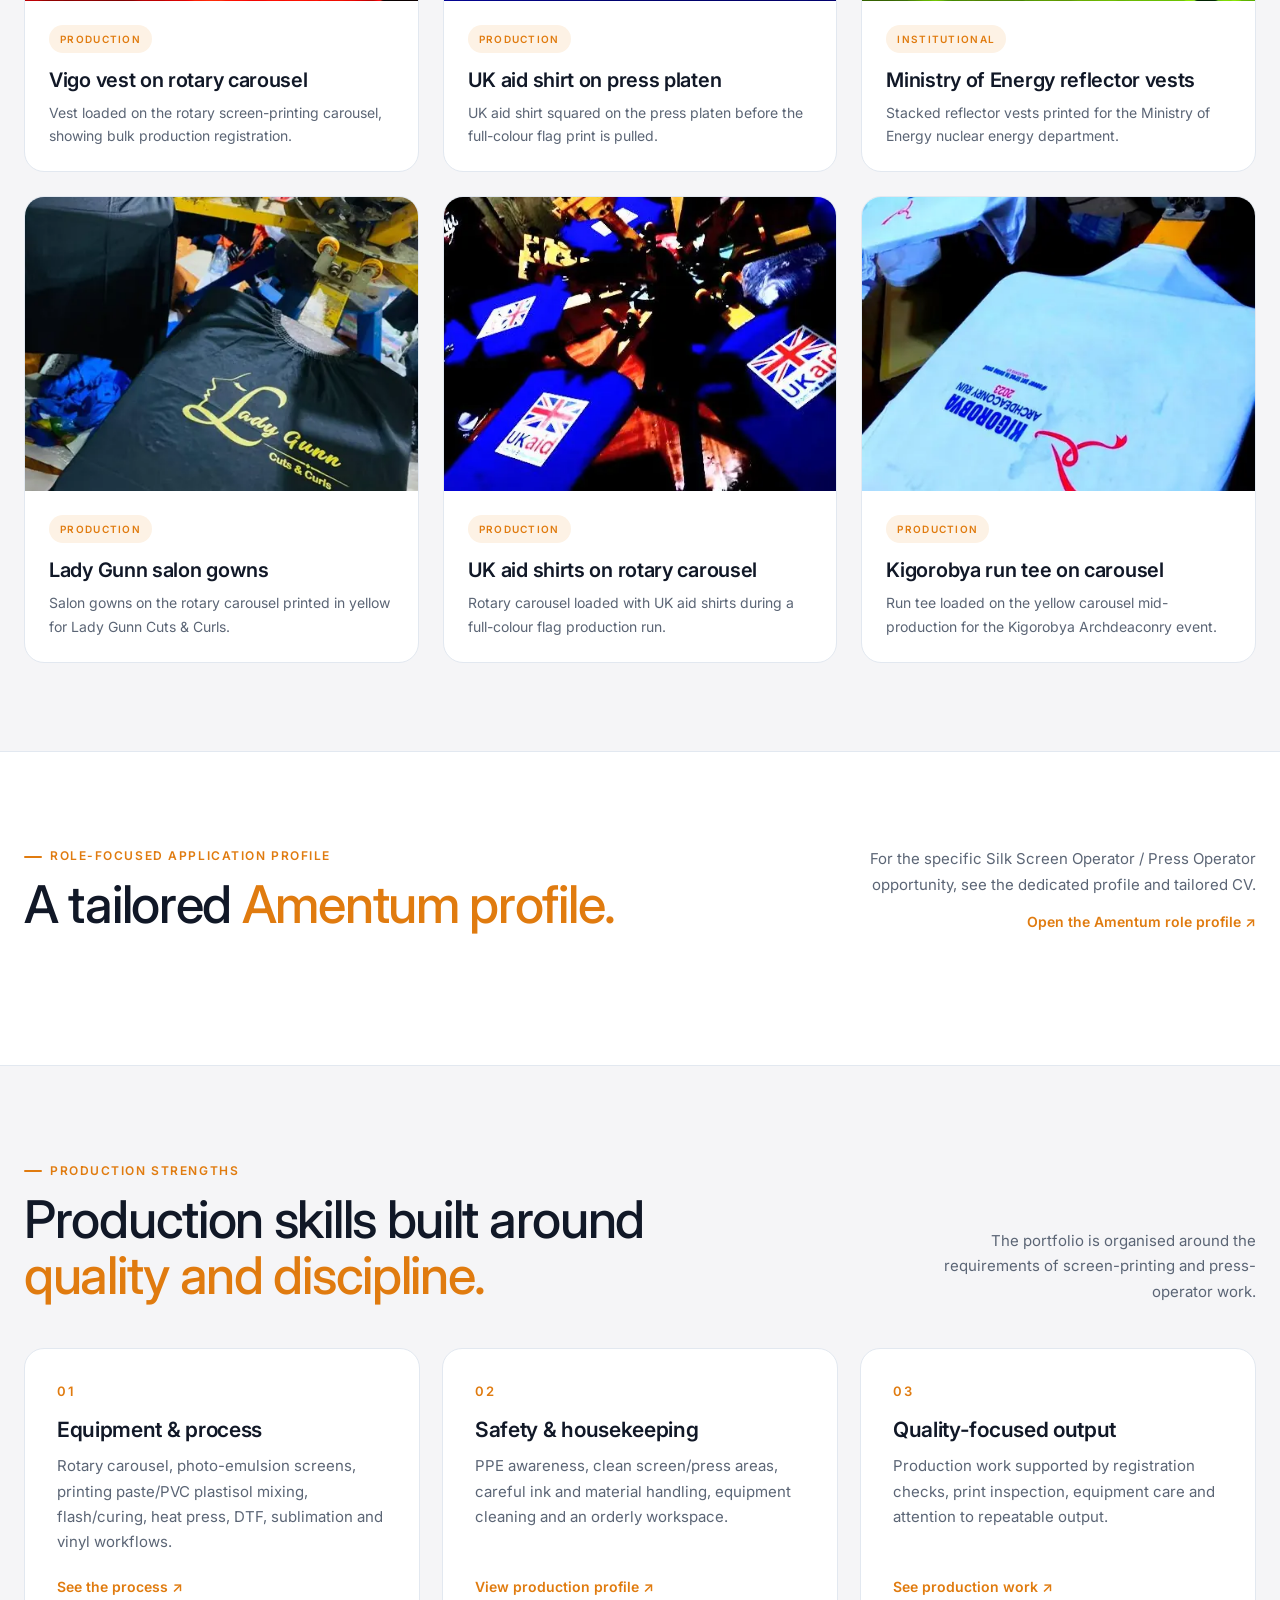
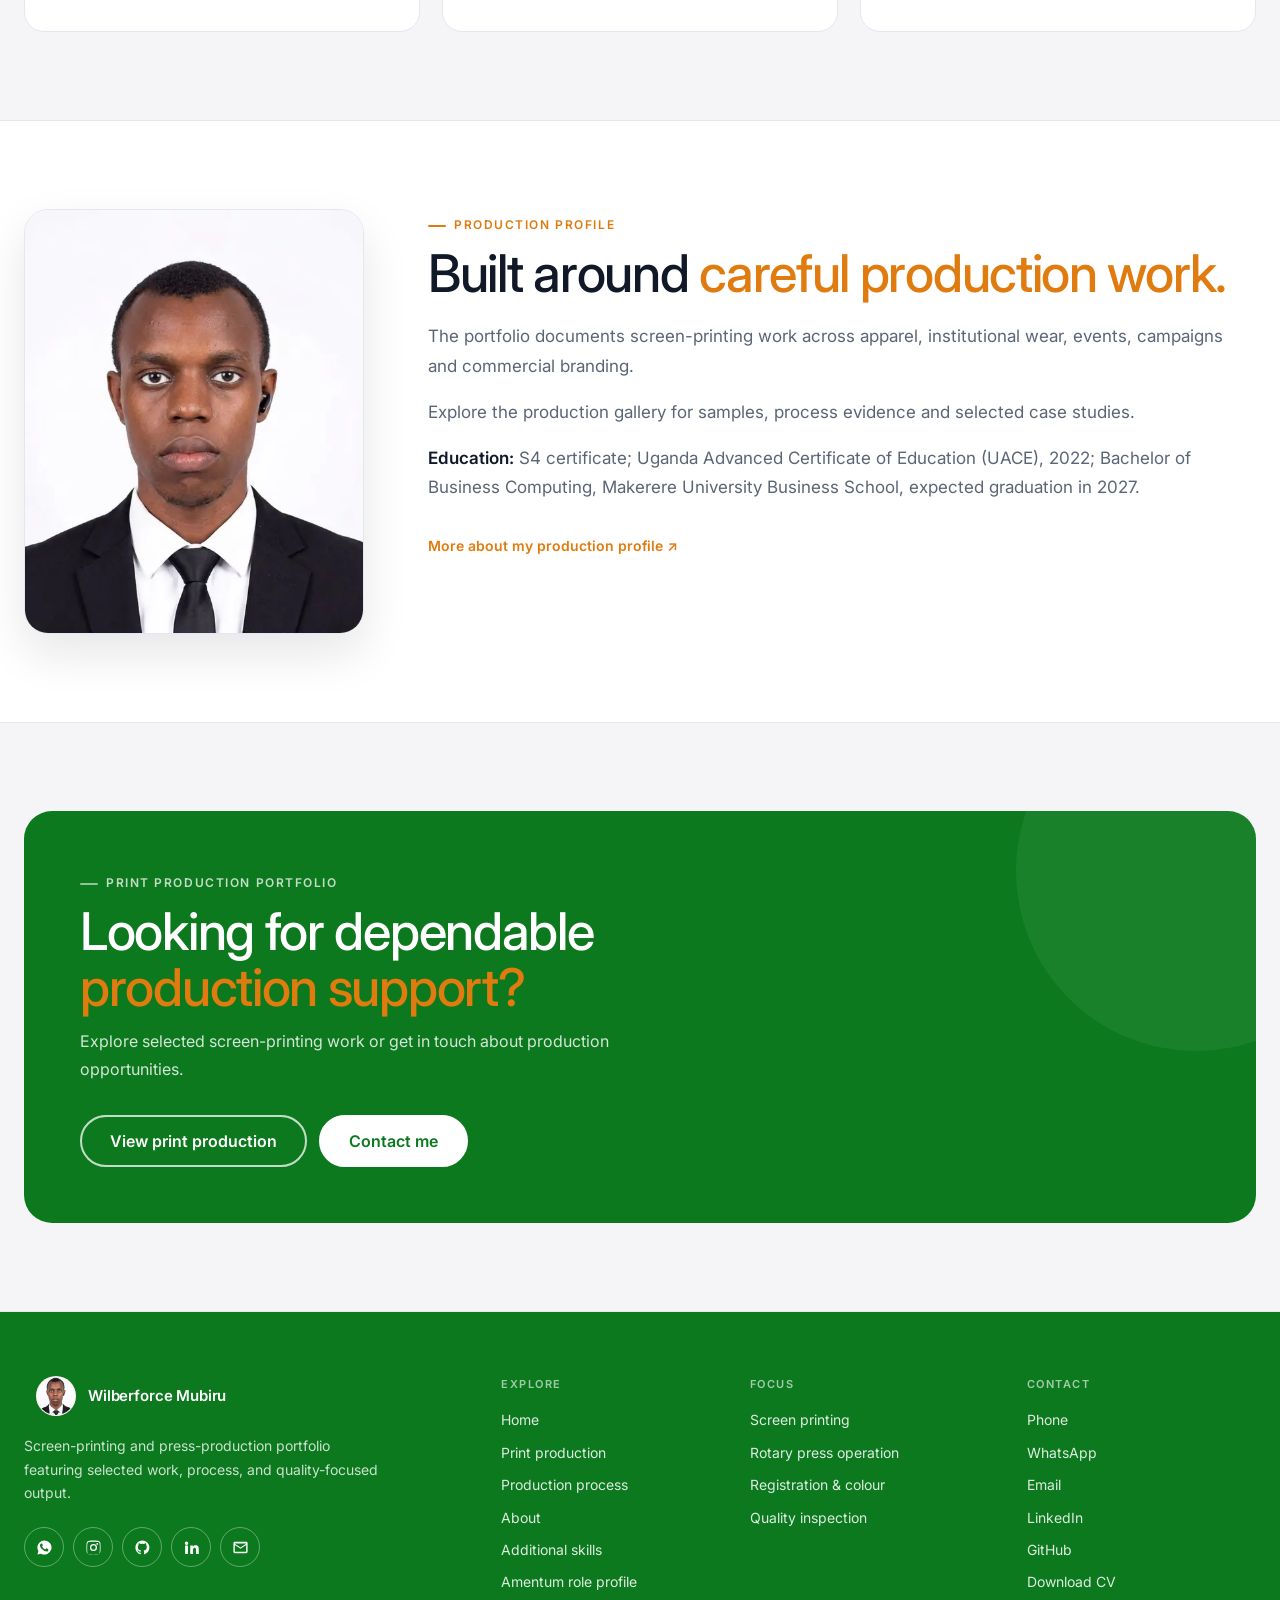
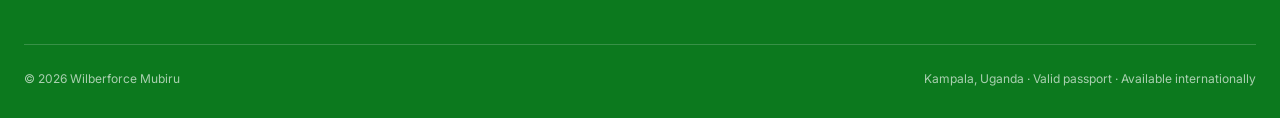
==== commit dbf50bca: "Improve keyboard and contact access" ====
--- a/index.html
+++ b/index.html
@@ -23,6 +23,7 @@
 <link rel="stylesheet" href="assets/css/typography.css">
 </head>
 <body>
+<a class="skip-link" href="#top">Skip to main content</a>
 <header class="topbar"><div class="shell nav"><a class="brand" href="index.html"><picture><source srcset="assets/img/profile.webp" type="image/webp"><img class="mark" src="assets/img/profile.jpg" alt="Wilberforce Mubiru"></picture><span>Wilberforce Mubiru</span></a><nav class="navlinks" id="site-menu" aria-label="Primary"><a href="index.html" class="active">Home</a><a href="graphics.html#process">Process</a><a href="graphics.html">Print Production</a><a href="about.html">About</a><a href="web-mobile.html">Additional Skills</a><a href="contact.html">Contact</a></nav><a class="navcta" href="amentum.html">Amentum role profile</a><button class="menu-toggle" type="button" aria-label="Toggle menu" aria-expanded="false" aria-controls="site-menu"><span></span><span></span><span></span></button></div></header>
 <main id="top">
 <section class="hero"><div class="shell"><div class="hero-grid"><div class="hero-copy"><div class="eyebrow">Screen printing &amp; press production</div><h1><span>Screen print.</span><span class="orange">Press production.</span><span class="soft">Quality-first output.</span></h1><p class="lede">A portfolio of screen-printing and press-production work, including garment printing, rotary carousel production, registration, finishing, and output inspection.</p><div class="hero-actions"><a class="button primary" href="graphics.html">Explore print work <span aria-hidden="true">&rarr;</span></a><a class="button" href="contact.html">Contact for opportunities</a></div><ul class="hero-points"><li>Screen setup &amp; press operation</li><li>Print registration &amp; quality inspection</li><li>Selected work documented from 2019 to date</li></ul></div><div class="hero-visual"><div class="lanyard" aria-hidden="true"><span class="lanyard-strap">WM</span><span class="lanyard-clip"></span></div><article class="id-card"><div class="id-card-head"><span class="id-brand">WM</span><span class="id-tag"><span class="status-dot"></span>Available</span></div><div class="id-photo-wrap"><picture><source srcset="assets/img/profile.webp" type="image/webp"><img class="id-photo" src="assets/img/profile.jpg" alt="Portrait of Wilberforce Mubiru" width="640" height="800"></picture></div><div class="id-body"><h2 class="id-name">Wilberforce Mubiru</h2><p class="id-role">Screen Printing &amp; Press Production</p><dl class="id-meta"><div><dt>Base</dt><dd>Kampala, Uganda</dd></div><div><dt>Focus</dt><dd>Printing &amp; quality</dd></div><div><dt>Availability</dt><dd>Open to opportunities</dd></div></dl></div></article></div></div><div class="stats" id="stats"></div></div></section>
@@ -35,7 +36,7 @@
 <p class="about-copy"><strong>Education:</strong> S4 certificate; Uganda Advanced Certificate of Education (UACE), 2022; Bachelor of Business Computing, Makerere University Business School, expected graduation in 2027.</p><a class="head-link" href="about.html" style="display:inline-block;margin-top:16px">More about my production profile ↗</a></div></div></section>
 <section class="section"><div class="shell"><div class="cta"><div><div class="eyebrow">Print production portfolio</div><h2 class="serif">Looking for dependable <span class="orange">production support?</span></h2><p>Explore selected screen-printing work or get in touch about production opportunities.</p></div><div class="cta-actions"><a class="button ghost" href="graphics.html">View print production</a><a class="button primary" href="contact.html">Contact me</a></div></div></div></section>
 </main>
-<footer class="site-footer"><div class="shell"><div class="foot-main"><div class="foot-brand"><a class="brand" href="index.html"><picture><source srcset="assets/img/profile.webp" type="image/webp"><img class="mark" src="assets/img/profile.jpg" alt="Wilberforce Mubiru"></picture><span>Wilberforce Mubiru</span></a><p>Screen-printing and press-production portfolio featuring selected work, process, and quality-focused output.</p><div class="socials" id="socials"></div></div><div class="foot-col"><h3>Explore</h3><a href="index.html">Home</a><a href="graphics.html">Print production</a><a href="graphics.html#process">Production process</a><a href="about.html">About</a><a href="web-mobile.html">Additional skills</a><a href="amentum.html">Amentum role profile</a></div><div class="foot-col"><h3>Focus</h3><span>Screen printing</span><span>Rotary press operation</span><span>Registration &amp; colour</span><span>Quality inspection</span></div><div class="foot-col"><h3>Contact</h3><a href="https://wa.me/256755943973" target="_blank" rel="noopener">WhatsApp</a><a href="mailto:wilberofficial2001@gmail.com">Email</a><a href="https://www.linkedin.com/in/wilberforce-mubiru-217b49211/" target="_blank" rel="noopener">LinkedIn</a><a href="https://github.com/Wilberforcedev" target="_blank" rel="noopener">GitHub</a><a href="Wilberforce_Mubiru_Print_Production_CV.html" download>Download CV</a></div></div><div class="foot-bottom"><div>© <span id="year"></span> Wilberforce Mubiru</div><div>Kampala, Uganda · Valid passport · Available internationally</div></div></div></footer>
+<footer class="site-footer"><div class="shell"><div class="foot-main"><div class="foot-brand"><a class="brand" href="index.html"><picture><source srcset="assets/img/profile.webp" type="image/webp"><img class="mark" src="assets/img/profile.jpg" alt="Wilberforce Mubiru"></picture><span>Wilberforce Mubiru</span></a><p>Screen-printing and press-production portfolio featuring selected work, process, and quality-focused output.</p><div class="socials" id="socials"></div></div><div class="foot-col"><h3>Explore</h3><a href="index.html">Home</a><a href="graphics.html">Print production</a><a href="graphics.html#process">Production process</a><a href="about.html">About</a><a href="web-mobile.html">Additional skills</a><a href="amentum.html">Amentum role profile</a></div><div class="foot-col"><h3>Focus</h3><span>Screen printing</span><span>Rotary press operation</span><span>Registration &amp; colour</span><span>Quality inspection</span></div><div class="foot-col"><h3>Contact</h3><a href="tel:+256755943973">Phone</a><a href="https://wa.me/256755943973" target="_blank" rel="noopener">WhatsApp</a><a href="mailto:wilberofficial2001@gmail.com">Email</a><a href="https://www.linkedin.com/in/wilberforce-mubiru-217b49211/" target="_blank" rel="noopener">LinkedIn</a><a href="https://github.com/Wilberforcedev" target="_blank" rel="noopener">GitHub</a><a href="Wilberforce_Mubiru_Print_Production_CV.html" download>Download CV</a></div></div><div class="foot-bottom"><div>© <span id="year"></span> Wilberforce Mubiru</div><div>Kampala, Uganda · Valid passport · Available internationally</div></div></div></footer>
 <script src="assets/js/data.js"></script>
 <script src="assets/js/site.js"></script>
 </body>
